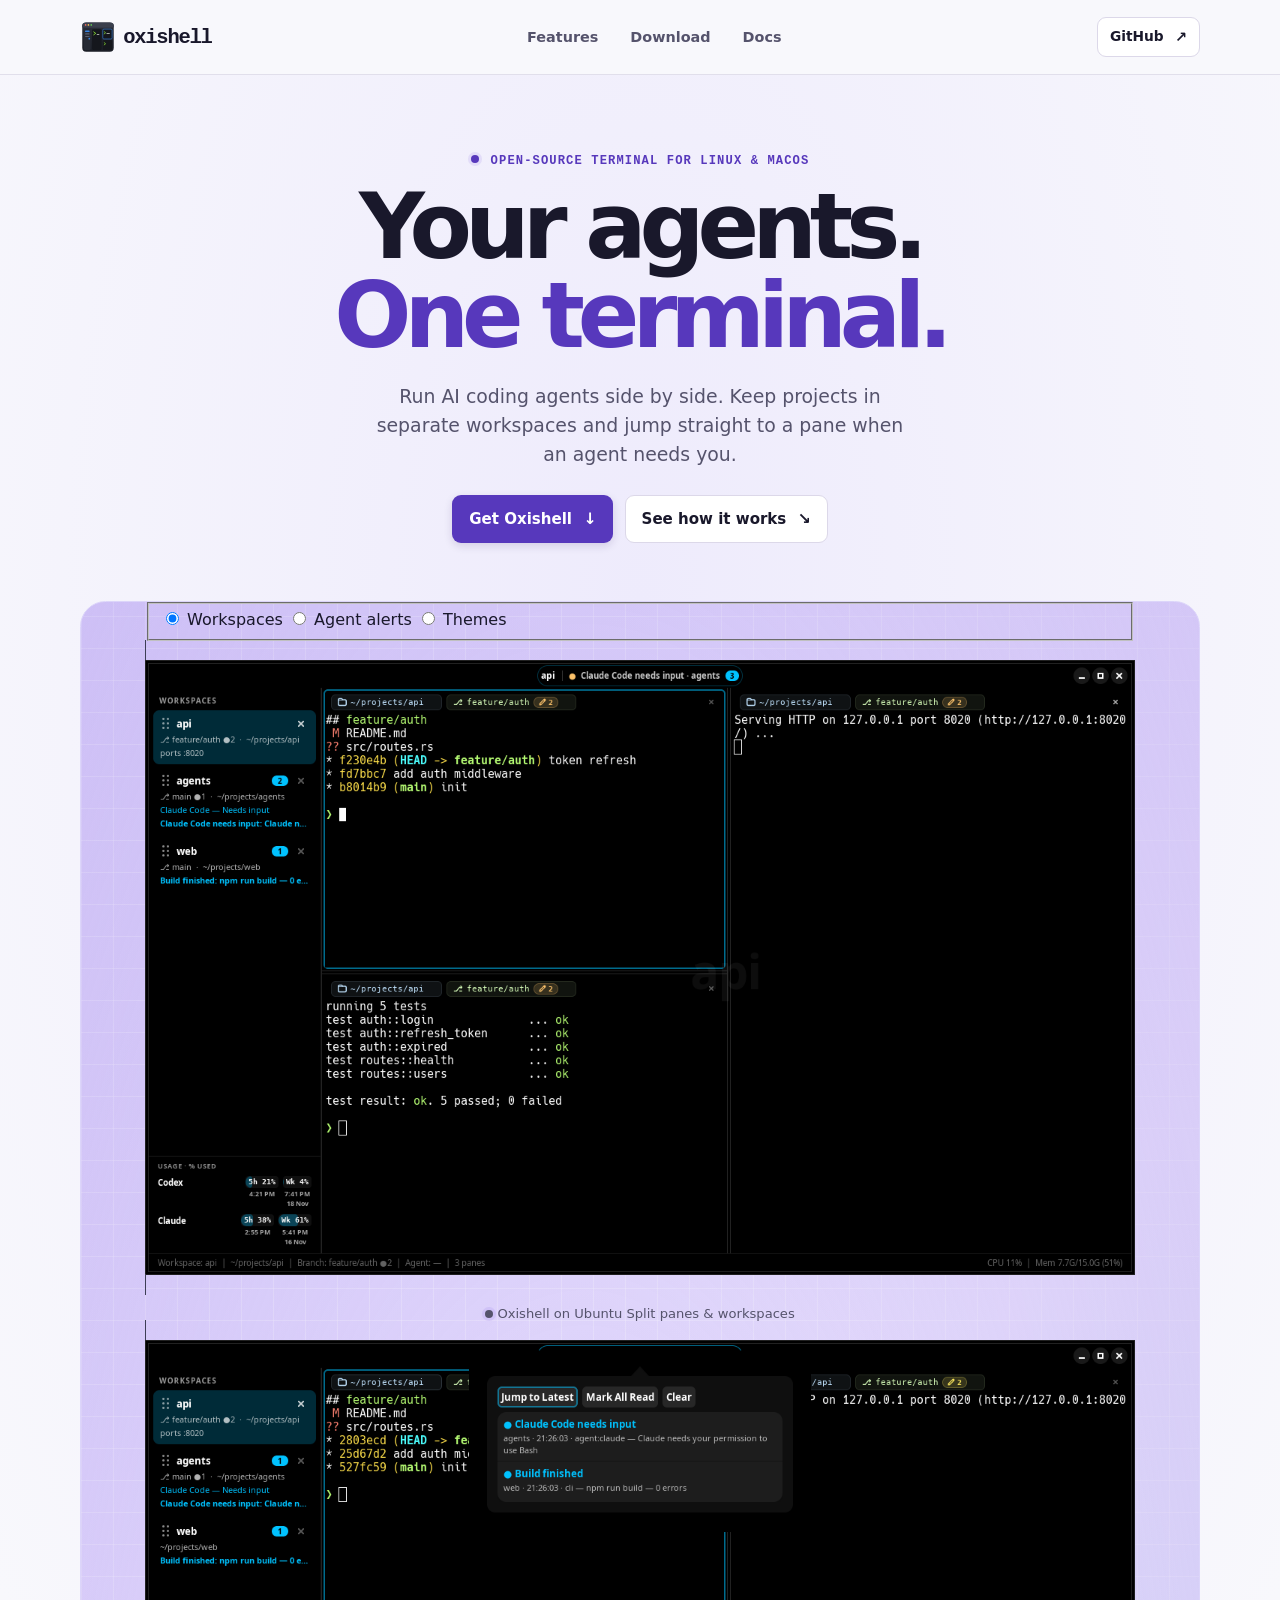
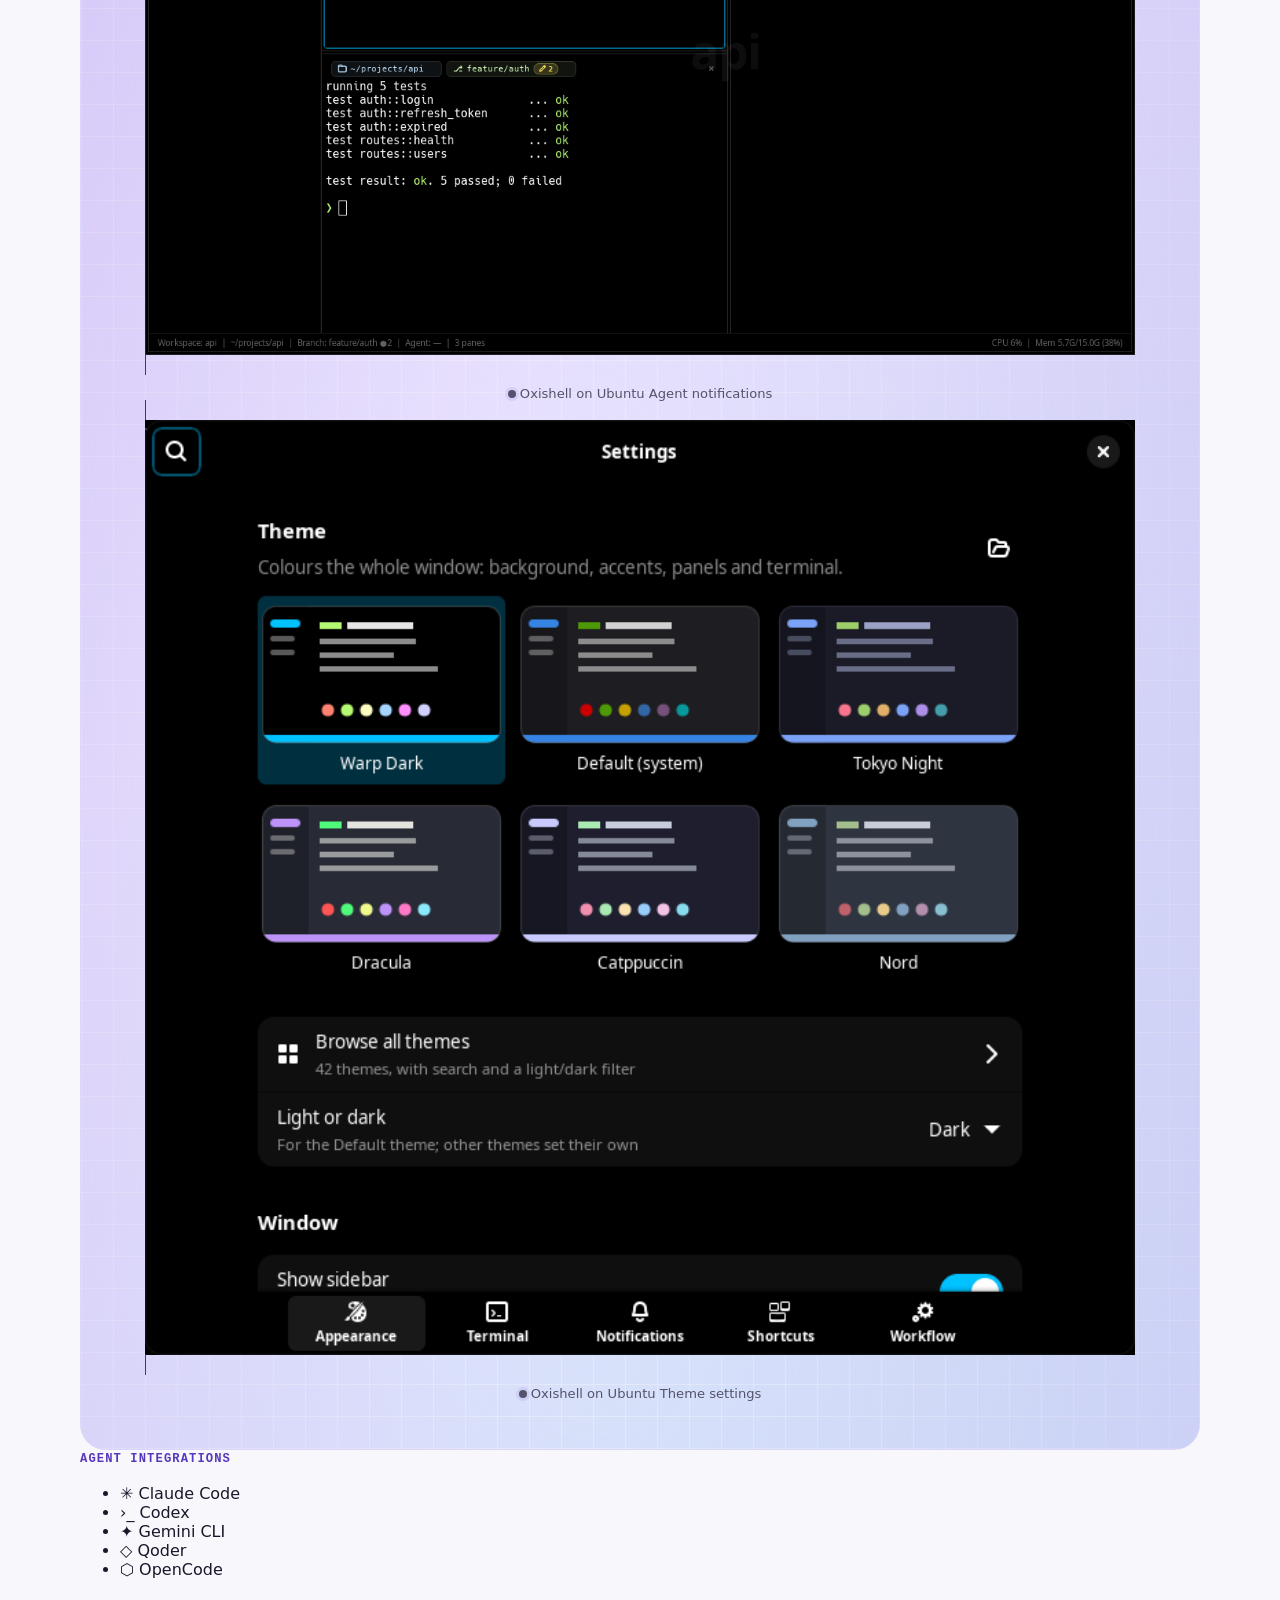
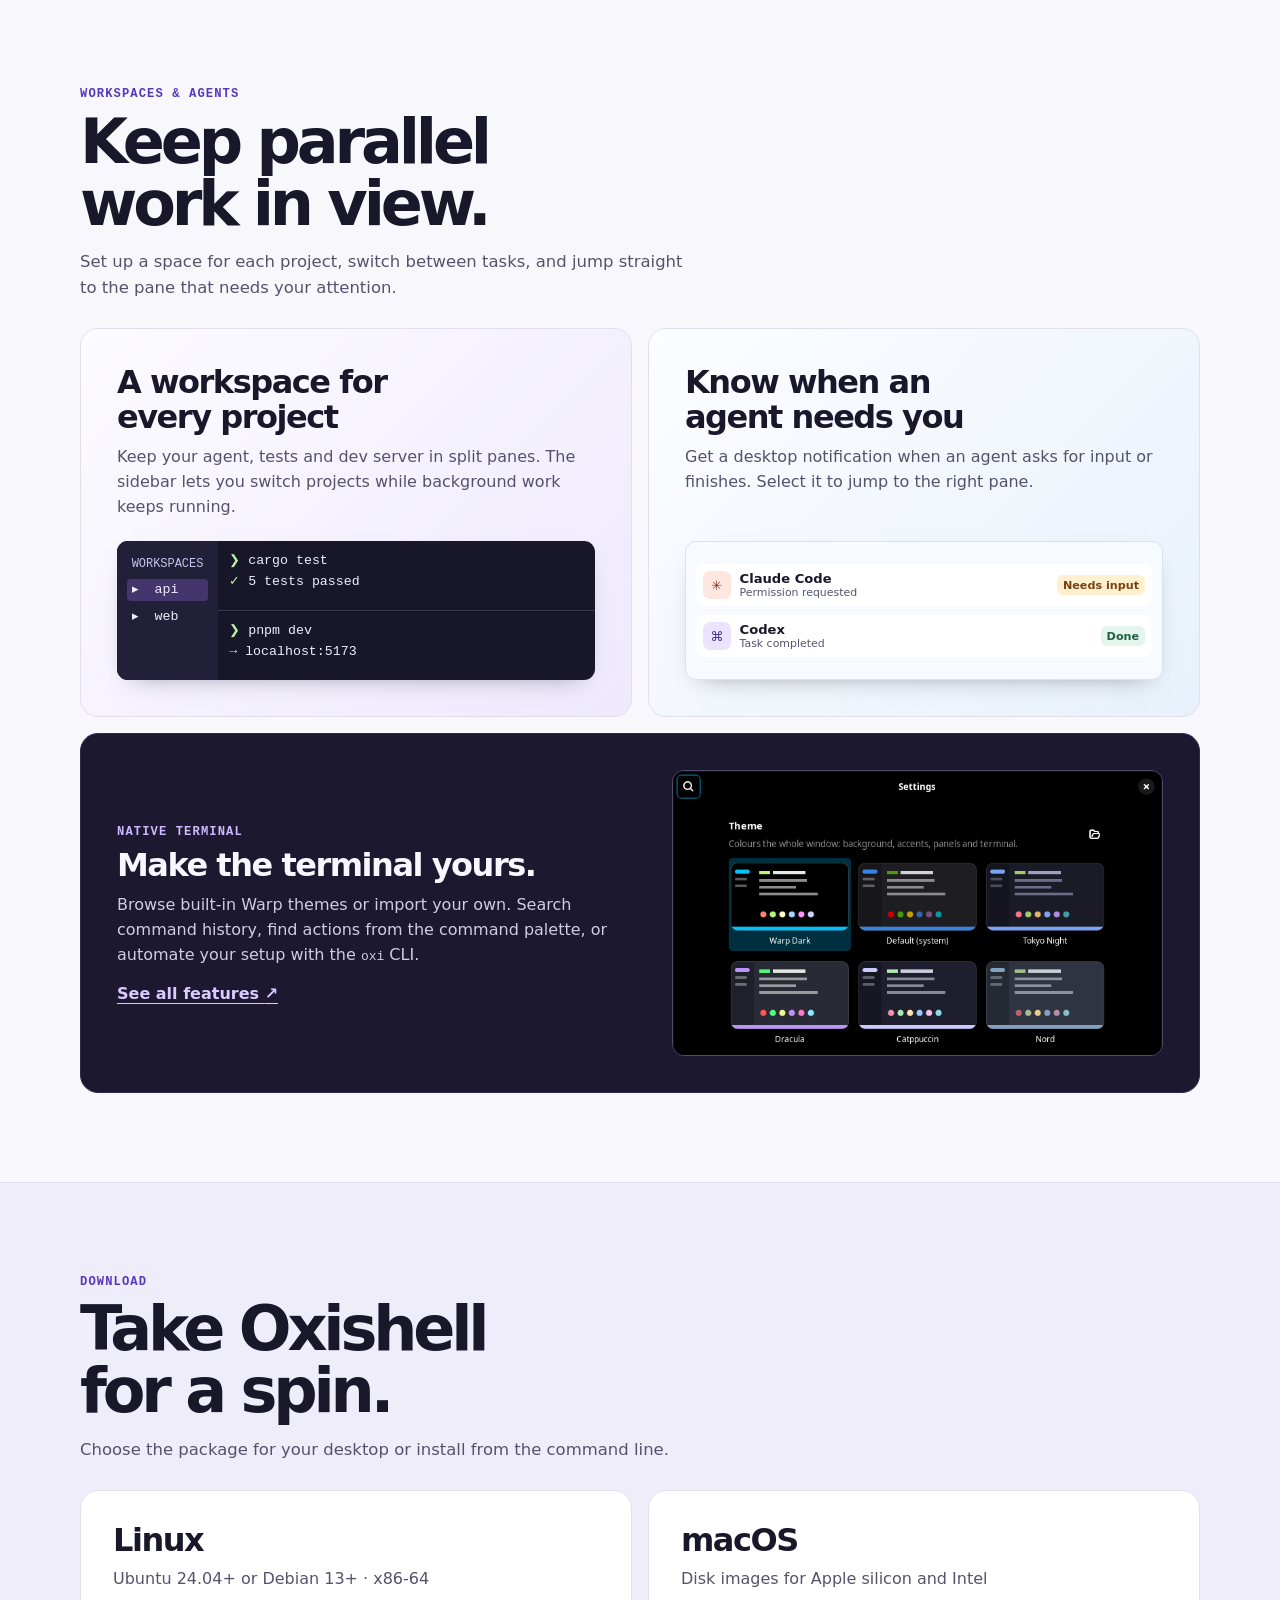
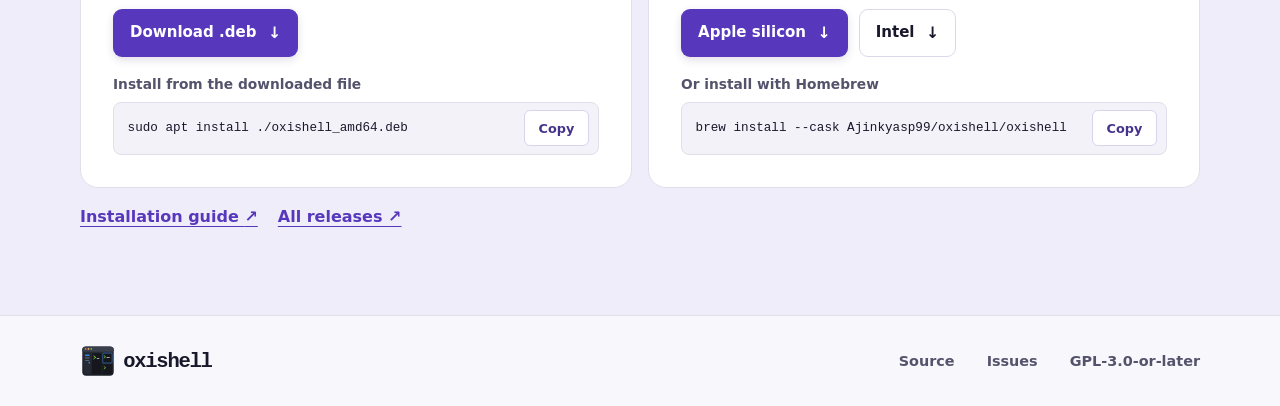
==== marketing-website/index.html @ 8809fc0c "[closes #00]: Panels in workspace" ====
<!doctype html>
<html lang="en">
<head>
  <meta charset="utf-8">
  <meta name="viewport" content="width=device-width, initial-scale=1">
  <meta name="description" content="Oxishell is a free, open-source terminal for running AI coding agents side by side on Linux and macOS.">
  <meta name="theme-color" content="#101018">
  <meta property="og:type" content="website">
  <meta property="og:title" content="Oxishell — The terminal for AI coding agents">
  <meta property="og:description" content="Run agents side by side and get notified when they need you. For Linux and macOS.">
  <meta property="og:image" content="https://ajinkyasp99.github.io/oxishell/assets/hero.webp">
  <title>Oxishell — The terminal for AI coding agents</title>
  <link rel="icon" href="./assets/oxishell.svg" type="image/svg+xml">
  <link rel="stylesheet" href="./styles.css">
  <script src="./site.js" defer></script>
</head>
<body>
  <a class="skip-link" href="#main">Skip to content</a>
  <header class="site-header" id="top">
    <div class="shell nav-bar">
      <a class="brand" href="#top">
        <img src="./assets/oxishell.svg" width="36" height="36" alt="">
        <span>oxishell</span>
      </a>
      <nav aria-label="Main navigation">
        <a href="#features">Features</a>
        <a href="#download">Download</a>
        <a href="https://github.com/Ajinkyasp99/oxishell/blob/main/docs/INSTALL.md">Docs</a>
      </nav>
      <a class="button button-small" href="https://github.com/Ajinkyasp99/oxishell">GitHub <span aria-hidden="true">↗</span></a>
    </div>
  </header>

  <main id="main">
    <section class="hero" aria-labelledby="hero-title">
      <div class="shell hero-layout">
        <div class="hero-copy">
          <p class="eyebrow"><span class="status-dot" aria-hidden="true"></span> Open-source terminal for Linux &amp; macOS</p>
          <h1 id="hero-title">Your agents.<br><span>One terminal.</span></h1>
          <p class="hero-description">Run AI coding agents side by side. Keep projects in separate workspaces and jump straight to a pane when an agent needs you.</p>
          <div class="hero-actions">
            <a class="button button-primary" href="#download">Get Oxishell <span aria-hidden="true">↓</span></a>
            <a class="button button-secondary" href="#features">See how it works <span aria-hidden="true">↘</span></a>
          </div>
        </div>

        <div class="showcase" aria-label="Product screenshots">
          <div class="showcase-stage">
            <fieldset class="gallery-options">
              <legend class="visually-hidden">Choose an Oxishell screenshot</legend>
              <label><input id="preview-workspaces" name="preview" type="radio" checked> <span>Workspaces</span></label>
              <label><input id="preview-alerts" name="preview" type="radio"> <span>Agent alerts</span></label>
              <label><input id="preview-themes" name="preview" type="radio"> <span>Themes</span></label>
            </fieldset>
            <div class="gallery-views">
              <figure class="gallery-view workspace-preview">
                <a class="showcase-image" href="./assets/hero.webp" aria-label="Open full workspaces screenshot">
                  <img src="./assets/hero.webp" width="1320" height="820" alt="Oxishell showing a workspace sidebar, split panes for a shell, tests and a server, and a Claude Code alert." fetchpriority="high">
                </a>
                <figcaption><span class="status-dot" aria-hidden="true"></span> Oxishell on Ubuntu <span class="preview-note">Split panes &amp; workspaces</span></figcaption>
              </figure>
              <figure class="gallery-view alerts-preview">
                <a class="showcase-image" href="./assets/notifications.webp" aria-label="Open full agent alerts screenshot">
                  <img src="./assets/notifications.webp" width="1320" height="820" loading="lazy" alt="Oxishell's notification panel with two alerts, one for Claude Code asking for input and one for a completed build.">
                </a>
                <figcaption><span class="status-dot" aria-hidden="true"></span> Oxishell on Ubuntu <span class="preview-note">Agent notifications</span></figcaption>
              </figure>
              <figure class="gallery-view themes-preview">
                <a class="showcase-image" href="./assets/theme-gallery.webp" aria-label="Open full theme settings screenshot">
                  <img src="./assets/theme-gallery.webp" width="720" height="680" loading="lazy" alt="Theme settings with six previews, including Warp Dark, Tokyo Night and Catppuccin.">
                </a>
                <figcaption><span class="status-dot" aria-hidden="true"></span> Oxishell on Ubuntu <span class="preview-note">Theme settings</span></figcaption>
              </figure>
            </div>
          </div>
        </div>
      </div>

      <div class="shell agents">
        <p class="eyebrow">Agent integrations</p>
        <ul aria-label="Supported agent integrations">
          <li><span aria-hidden="true" class="agent-marker claude">✳</span> Claude Code</li>
          <li><span aria-hidden="true" class="agent-marker codex">›_</span> Codex</li>
          <li><span aria-hidden="true" class="agent-marker gemini">✦</span> Gemini CLI</li>
          <li><span aria-hidden="true" class="agent-marker qoder">◇</span> Qoder</li>
          <li><span aria-hidden="true" class="agent-marker opencode">⬡</span> OpenCode</li>
        </ul>
      </div>
    </section>

    <section class="features section" id="features" aria-labelledby="features-title">
      <div class="shell">
        <div class="section-heading">
          <p class="eyebrow">Workspaces &amp; agents</p>
          <h2 id="features-title">Keep parallel work <span>in view.</span></h2>
          <p>Set up a space for each project, switch between tasks, and jump straight to the pane that needs your attention.</p>
        </div>
        <div class="feature-grid">
          <article class="feature-card workspace-card">
            <div class="feature-copy">
              <h3>A workspace for every project</h3>
              <p>Keep your agent, tests and dev server in split panes. The sidebar lets you switch projects while background work keeps running.</p>
            </div>
            <div class="pane-example" aria-hidden="true">
              <div class="pane-sidebar">
                <span>WORKSPACES</span>
                <span class="pane-selected">▸&nbsp; api</span>
                <span>▸&nbsp; web</span>
              </div>
              <div class="pane-content">
                <div><span>❯</span> cargo test<br><span>✓</span> 5 tests passed</div>
                <div><span>❯</span> pnpm dev<br><span>→</span> localhost:5173</div>
              </div>
            </div>
          </article>

          <article class="feature-card alert-card">
            <div class="feature-copy">
              <h3>Know when an agent needs you</h3>
              <p>Get a desktop notification when an agent asks for input or finishes. Select it to jump to the right pane.</p>
            </div>
            <div class="alert-example" aria-hidden="true">
              <div><span class="agent-icon">✳</span><span><strong>Claude Code</strong><small>Permission requested</small></span><span class="agent-state waiting">Needs input</span></div>
              <div><span class="agent-icon codex-icon">⌘</span><span><strong>Codex</strong><small>Task completed</small></span><span class="agent-state complete">Done</span></div>
            </div>
          </article>

          <article class="feature-card theme-card">
            <div class="feature-copy">
              <p class="eyebrow">Native terminal</p>
              <h3>Make the terminal yours.</h3>
              <p>Browse built-in Warp themes or import your own. Search command history, find actions from the command palette, or automate your setup with the <code>oxi</code> CLI.</p>
              <a class="text-link" href="https://github.com/Ajinkyasp99/oxishell#features">See all features <span aria-hidden="true">↗</span></a>
            </div>
            <div class="theme-image">
              <img src="./assets/theme-gallery.webp" width="720" height="680" loading="lazy" alt="Theme settings showing Warp Dark, Tokyo Night, Dracula, Catppuccin and Nord.">
            </div>
          </article>
        </div>
      </div>
    </section>

    <section class="download section" id="download" aria-labelledby="download-title">
      <div class="shell">
        <div class="section-heading">
          <p class="eyebrow">Download</p>
          <h2 id="download-title">Take Oxishell for a spin.</h2>
          <p>Choose the package for your desktop or install from the command line.</p>
        </div>
        <div class="download-grid">
          <article class="install-card">
            <h3>Linux</h3>
            <p>Ubuntu 24.04+ or Debian 13+ · x86-64</p>
            <a class="button button-primary" href="https://github.com/Ajinkyasp99/oxishell/releases/latest/download/oxishell_amd64.deb">Download .deb <span aria-hidden="true">↓</span></a>
            <p class="install-label">Install from the downloaded file</p>
            <div class="command">
              <code id="linux-command">sudo apt install ./oxishell_amd64.deb</code>
              <button type="button" data-copy="linux-command" aria-label="Copy Linux install command" hidden>Copy</button>
            </div>
          </article>
          <article class="install-card">
            <h3>macOS</h3>
            <p>Disk images for Apple silicon and Intel</p>
            <div class="install-actions">
              <a class="button button-primary" href="https://github.com/Ajinkyasp99/oxishell/releases/latest/download/oxishell_macos_arm64.dmg">Apple silicon <span aria-hidden="true">↓</span></a>
              <a class="button button-secondary" href="https://github.com/Ajinkyasp99/oxishell/releases/latest/download/oxishell_macos_x86_64.dmg">Intel <span aria-hidden="true">↓</span></a>
            </div>
            <p class="install-label">Or install with Homebrew</p>
            <div class="command">
              <code id="mac-command">brew install --cask Ajinkyasp99/oxishell/oxishell</code>
              <button type="button" data-copy="mac-command" aria-label="Copy Homebrew install command" hidden>Copy</button>
            </div>
          </article>
        </div>
        <p id="copy-status" class="visually-hidden" role="status"></p>
        <div class="download-links">
          <a class="text-link" href="https://github.com/Ajinkyasp99/oxishell/blob/main/docs/INSTALL.md">Installation guide <span aria-hidden="true">↗</span></a>
          <a class="text-link" href="https://github.com/Ajinkyasp99/oxishell/releases">All releases <span aria-hidden="true">↗</span></a>
        </div>
      </div>
    </section>
  </main>

  <footer class="site-footer">
    <div class="shell footer-content">
      <a class="brand" href="#top">
        <img src="./assets/oxishell.svg" width="36" height="36" alt="">
        <span>oxishell</span>
      </a>
      <nav aria-label="Project links">
        <a href="https://github.com/Ajinkyasp99/oxishell">Source</a>
        <a href="https://github.com/Ajinkyasp99/oxishell/issues">Issues</a>
        <a href="https://github.com/Ajinkyasp99/oxishell/blob/main/LICENSE">GPL-3.0-or-later</a>
      </nav>
    </div>
  </footer>
</body>
</html>
---- marketing-website/styles.css ----
:root {
  color-scheme: light;
  --ink: #19182b;
  --muted: #55536c;
  --accent: #5738bc;
  --line: #e1dfeb;
  --surface: #fff;
  --canvas: #f8f8fc;
  --mono: ui-monospace, "SFMono-Regular", Consolas, "Liberation Mono", monospace;
  font-family: "Inter", system-ui, sans-serif;
  color: var(--ink);
  background: var(--canvas);
}

*, *::before, *::after { box-sizing: border-box; }
body { margin: 0; }
h1, h2, h3, p, figure { margin: 0; }
img { display: block; max-width: 100%; height: auto; }
a { color: inherit; text-underline-offset: .22em; }
button { font: inherit; }
[hidden] { display: none !important; }

:focus-visible {
  outline: 3px solid #6747db;
  outline-offset: 4px;
}

.shell {
  width: min(1120px, calc(100% - 3rem));
  margin-inline: auto;
}

.visually-hidden, .skip-link:not(:focus) {
  position: absolute;
  width: 1px;
  height: 1px;
  padding: 0;
  overflow: hidden;
  clip-path: inset(50%);
  white-space: nowrap;
}

.skip-link:focus {
  position: absolute;
  z-index: 2;
  top: 1rem;
  left: 1rem;
  padding: .75rem 1rem;
  background: var(--surface);
  border-radius: 8px;
}

.site-header {
  background: var(--canvas);
  border-bottom: 1px solid var(--line);
}

.nav-bar, .footer-content {
  display: flex;
  align-items: center;
  justify-content: space-between;
  gap: 1rem;
  min-height: 74px;
}

.brand {
  display: inline-flex;
  align-items: center;
  gap: .45rem;
  color: var(--ink);
  text-decoration: none;
  font-family: var(--mono);
  font-size: 1.28rem;
  font-weight: 750;
  letter-spacing: -.06em;
}

.nav-bar nav, .footer-content nav {
  display: flex;
  flex-wrap: wrap;
  gap: clamp(.8rem, 3vw, 2rem);
  align-items: center;
}

.nav-bar nav a, .footer-content nav a {
  color: var(--muted);
  text-decoration: none;
  font-weight: 600;
  font-size: .9rem;
}

.nav-bar nav a:hover, .footer-content nav a:hover {
  color: var(--accent);
  text-decoration: underline;
}

.button {
  display: inline-flex;
  align-items: center;
  justify-content: center;
  gap: .7rem;
  width: fit-content;
  min-height: 48px;
  padding: .65rem 1rem;
  border: 1px solid transparent;
  border-radius: 9px;
  text-decoration: none;
  font-weight: 700;
  font-size: .94rem;
  line-height: 1.25;
  transition: background-color 160ms ease, border-color 160ms ease;
}

.button span { font-size: 1.05em; }
.button-primary {
  background: var(--accent);
  color: #fff;
  box-shadow: 0 3px 8px #2c175524;
}
.button-primary:hover { background: #43269d; }
.button-secondary, .button-small {
  background: var(--surface);
  border-color: #dcd8e9;
}
.button-secondary:hover, .button-small:hover {
  background: #f1edff;
  border-color: #b8a9e4;
}
.button-small { min-height: 40px; padding: .45rem .75rem; font-size: .86rem; }

.hero {
  padding-top: clamp(3.5rem, 6vw, 5.75rem);
  background: radial-gradient(ellipse 65% 50% at 50% 17%, #eeebfc, transparent);
}

.hero-copy { text-align: center; }
.eyebrow {
  font-family: var(--mono);
  font-size: .76rem;
  font-weight: 700;
  line-height: 1.5;
  text-transform: uppercase;
  letter-spacing: .09em;
  color: var(--accent);
}

.status-dot {
  display: inline-block;
  width: .5rem;
  height: .5rem;
  flex: 0 0 auto;
  border-radius: 50%;
  background: currentColor;
  box-shadow: 0 0 0 3px #7757db20;
}
.hero .eyebrow .status-dot { margin-inline-end: .3em; vertical-align: .09em; }

h1, h2, h3 { text-wrap: balance; }
h1 {
  margin-top: .75rem;
  font-size: clamp(2.85rem, 7.1vw, 6.45rem);
  line-height: .98;
  font-weight: 780;
  letter-spacing: -.077em;
}
h1 span { color: var(--accent); }
.hero-description {
  max-width: 530px;
  margin: 1.35rem auto 0;
  color: var(--muted);
  font-size: clamp(1rem, 2vw, 1.18rem);
  line-height: 1.55;
  text-wrap: pretty;
}
.hero-actions, .install-actions, .download-links {
  display: flex;
  flex-wrap: wrap;
  gap: .7rem;
}
.hero-actions {
  justify-content: center;
  margin-top: 1.6rem;
}

.showcase { margin-top: clamp(2.25rem, 4.5vw, 3.75rem); }
.showcase-stage {
  overflow: hidden;
  padding: 0 clamp(.75rem, 5vw, 4rem) clamp(.75rem, 4vw, 3rem);
  border: 1px solid #dcd5fa;
  border-radius: clamp(14px, 2vw, 26px);
  background:
    radial-gradient(ellipse at 45% 80%, #fff0 5%, #c8b8f196 100%),
    repeating-linear-gradient(0deg, #fff5 0 1px, transparent 1px 32px),
    repeating-linear-gradient(90deg, #fff5 0 1px, transparent 1px 32px),
    linear-gradient(130deg, #d4c8fb, #ebe4ff 48%, #cfe3f8 97%);
}
.showcase-bar {
  display: flex;
  align-items: center;
  justify-content: space-between;
  flex-wrap: wrap;
  gap: .45rem 1rem;
  padding-block: .9rem;
  color: #352367;
  font-family: var(--mono);
  font-size: clamp(.68rem, 1.4vw, .81rem);
  font-weight: 700;
}
.showcase-bar > span { display: inline-flex; align-items: center; gap: .6rem; }
.showcase-bar a:hover { color: #5a29c6; }
.showcase-image {
  overflow: hidden;
  border: 1px solid #3d3e55;
  border-radius: clamp(6px, 1.2vw, 13px);
  background: #08080c;
  box-shadow: 0 25px 45px -20px #2116459e;
}
.showcase-image img { width: 100%; }
figcaption {
  margin-top: .75rem;
  font-size: .82rem;
  color: var(--muted);
  text-align: center;
}

.section { padding-block: clamp(3.5rem, 7vw, 6.5rem); scroll-margin-top: .75rem; }
.section-heading { max-width: 620px; margin-bottom: 1.65rem; }
.section-heading h2 {
  margin-top: .45rem;
  font-size: clamp(2.25rem, 4.85vw, 4.3rem);
  line-height: 1;
  letter-spacing: -.067em;
}
.section-heading > p:last-child {
  margin-top: .9rem;
  color: var(--muted);
  font-size: 1.03rem;
  line-height: 1.6;
  text-wrap: pretty;
}
.feature-grid, .download-grid {
  display: grid;
  grid-template-columns: repeat(2, minmax(0, 1fr));
  gap: 1rem;
}
.feature-card, .install-card {
  border: 1px solid var(--line);
  border-radius: 18px;
}
.feature-card {
  display: grid;
  grid-template-rows: auto 1fr;
  gap: 1.35rem;
  overflow: hidden;
  padding: clamp(1.25rem, 3vw, 2.25rem);
  background: var(--surface);
}
.feature-copy h3, .install-card h3 {
  font-size: clamp(1.35rem, 2.55vw, 2rem);
  line-height: 1.1;
  letter-spacing: -.046em;
}
.feature-copy > p:not(.eyebrow), .install-card > p {
  margin-top: .6rem;
  color: var(--muted);
  line-height: 1.55;
}
.workspace-card { background: linear-gradient(135deg, #fcfbff, #eee9fd); }
.alert-card { background: linear-gradient(135deg, #fcfdff, #e8f1fb); }
.pane-example, .alert-example {
  align-self: end;
  min-height: 139px;
  border-radius: 11px;
  box-shadow: 0 10px 24px -16px #16132c80;
}
.pane-example {
  display: grid;
  grid-template-columns: auto 1fr;
  overflow: hidden;
  background: #18172a;
  color: #efeeff;
  font: clamp(.61rem, 1.35vw, .83rem)/1.6 var(--mono);
}
.pane-sidebar {
  display: grid;
  align-content: start;
  gap: .35rem;
  padding: .85rem .6rem;
  background: #222038;
}
.pane-sidebar > span { padding-inline: .32rem; }
.pane-sidebar > span:first-child { color: #c7c0ec; font-size: .9em; }
.pane-selected { background: #44366c; border-radius: 4px; }
.pane-content { display: grid; }
.pane-content > div { padding: .55rem .7rem; }
.pane-content > div + div { border-top: 1px solid #3a3651; }
.pane-content span { color: #bcf0a8; }
.alert-example {
  display: grid;
  align-content: center;
  gap: .55rem;
  padding: .6rem;
  border: 1px solid #d9e3f1;
  background: #f7faff;
}
.alert-example > div {
  display: grid;
  grid-template-columns: auto 1fr auto;
  gap: .55rem;
  align-items: center;
  padding: .45rem;
  border-radius: 8px;
  background: var(--surface);
  font-size: .82rem;
}
.alert-example small { display: block; color: var(--muted); }
.agent-icon {
  display: grid;
  width: 28px;
  aspect-ratio: 1;
  place-items: center;
  border-radius: 7px;
  color: #823928;
  background: #fde7de;
}
.codex-icon { color: #44328d; background: #ebe4ff; }
.agent-state {
  padding: .22rem .38rem;
  border-radius: 6px;
  font-size: .7rem;
  font-weight: 700;
}
.waiting { color: #794212; background: #fff0cf; }
.complete { color: #205f42; background: #e3f5ed; }

.theme-card {
  grid-column: 1 / -1;
  grid-template-columns: minmax(0, 1fr) minmax(0, 1fr);
  grid-template-rows: auto;
  align-items: center;
  gap: clamp(1.25rem, 5vw, 4.5rem);
  background: #1b1830;
  color: #f8f6ff;
  border-color: #31294b;
}
.theme-card .eyebrow { color: #cdb9ff; margin-bottom: .45rem; }
.theme-card .feature-copy > p:not(.eyebrow) { color: #d1cbe6; }
.theme-card .text-link { color: #dbcaff; margin-top: 1rem; }
.theme-image {
  aspect-ratio: 1.72;
  overflow: hidden;
  border: 1px solid #514b69;
  border-radius: 12px;
  background: #050505;
}
.theme-image img { width: 100%; }

.download {
  background: #efedf9;
  border-block: 1px solid var(--line);
}
.install-card {
  padding: clamp(1.25rem, 2.8vw, 2rem);
  background: var(--surface);
}
.install-card > .button, .install-actions { margin-top: 1.05rem; }
.install-card p.install-label { margin-top: 1.1rem; font-size: .86rem; font-weight: 600; }
.command {
  display: flex;
  align-items: center;
  gap: .5rem;
  margin-top: .4rem;
  padding: .45rem .55rem;
  background: #f4f2f9;
  border: 1px solid var(--line);
  border-radius: 8px;
}
.command code {
  flex: 1;
  padding: .3rem;
  overflow-wrap: anywhere;
  font: .79rem/1.45 var(--mono);
}
.command button {
  cursor: pointer;
  min-width: 4.1rem;
  min-height: 36px;
  padding: .3rem;
  border: 1px solid #d9d3eb;
  border-radius: 6px;
  background: var(--surface);
  color: #46348c;
  font-size: .8rem;
  font-weight: 700;
}
.command button:hover { background: #e9e1fc; }
.download-links { gap: .75rem 1.25rem; margin-top: 1.2rem; }
.text-link { display: inline-block; color: var(--accent); font-weight: 700; }
.text-link:hover { text-decoration-thickness: 2px; }

.footer-content { min-height: 90px; padding-block: 1rem; }

@media (max-width: 720px) {
  .shell { width: calc(100% - 2rem); }
  .feature-grid, .download-grid, .theme-card { grid-template-columns: 1fr; }
  .theme-image { max-width: 420px; }
}

@media (max-width: 420px) {
  .nav-bar, .footer-content { gap: .55rem; }
  .nav-bar nav, .footer-content nav { gap: .7rem; }
  .nav-bar nav a, .footer-content nav a { font-size: .8rem; }
  .brand { font-size: 1.05rem; gap: .2rem; }
  .brand img { width: 28px; }
  .footer-content { flex-wrap: wrap; }
  .hero-actions .button { padding-inline: .75rem; }
}

@media (prefers-reduced-motion: reduce) {
  *, *::before, *::after { transition: none !important; }
}
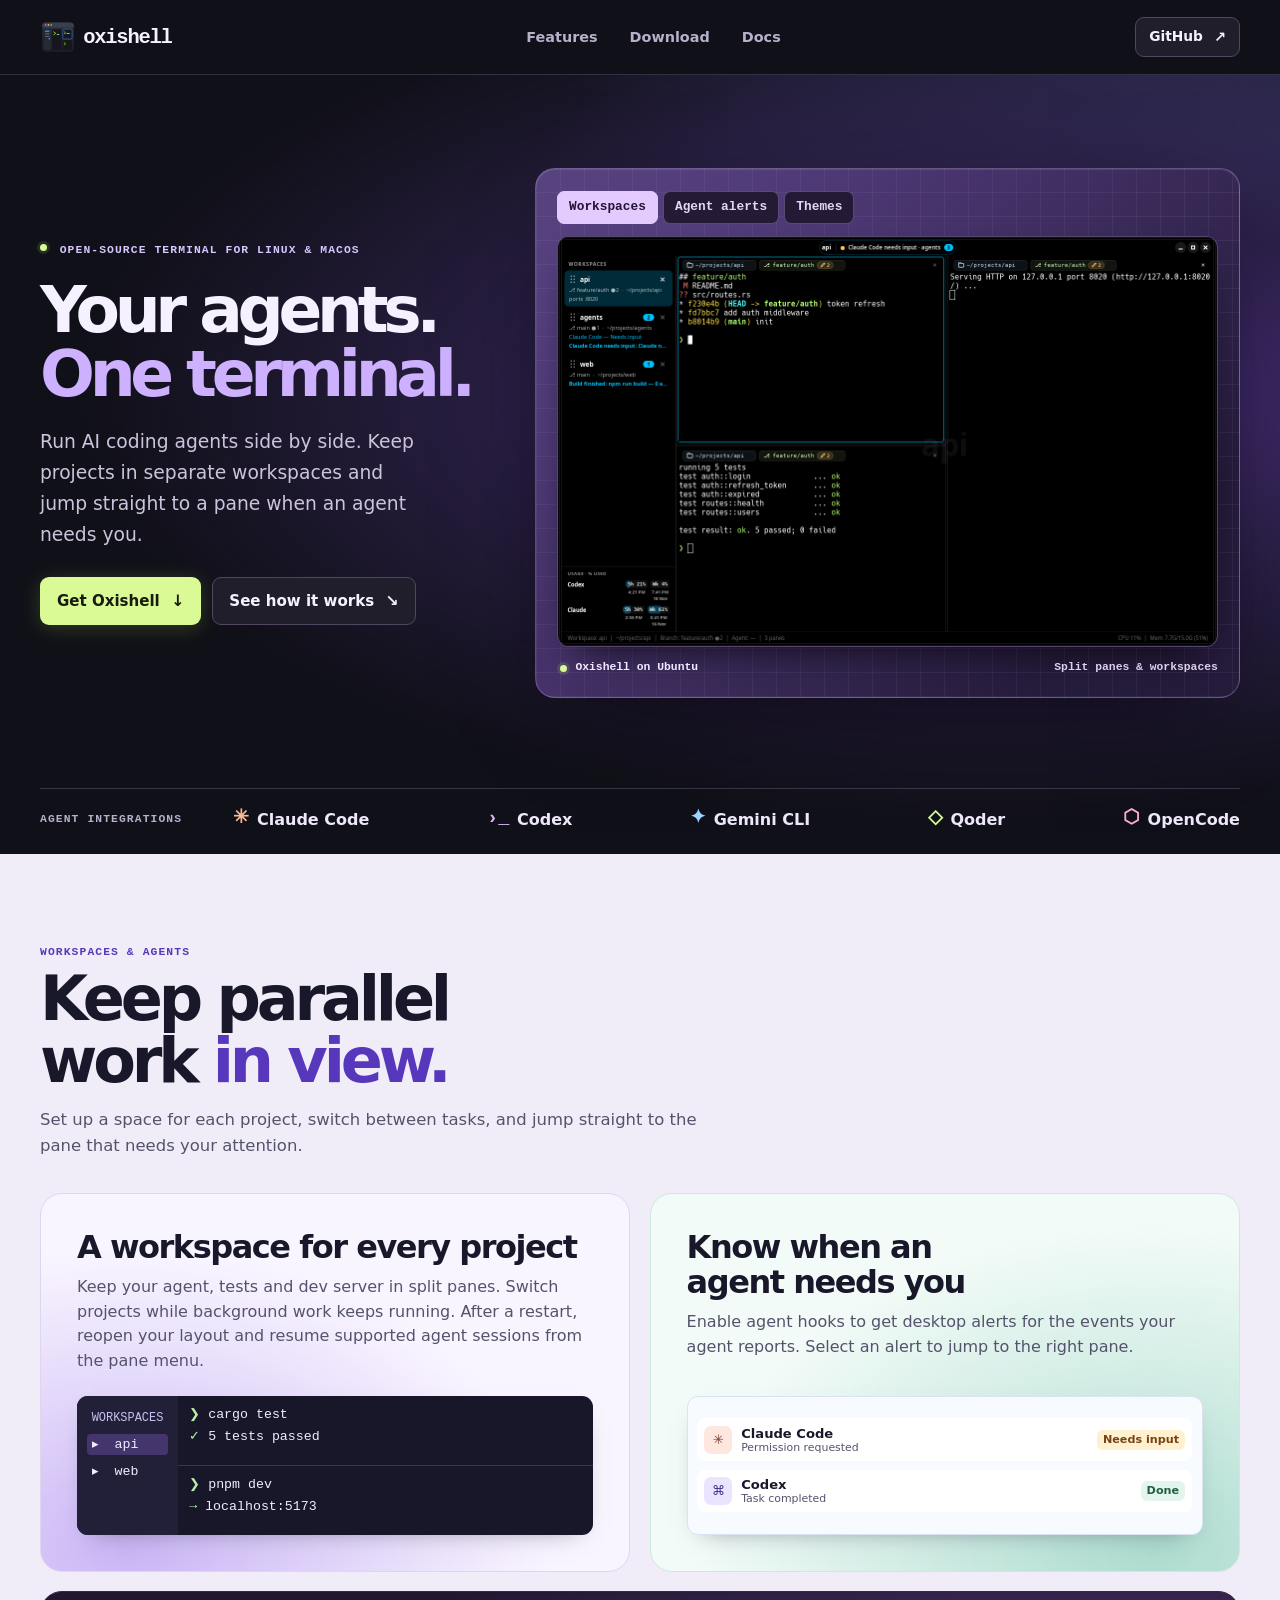
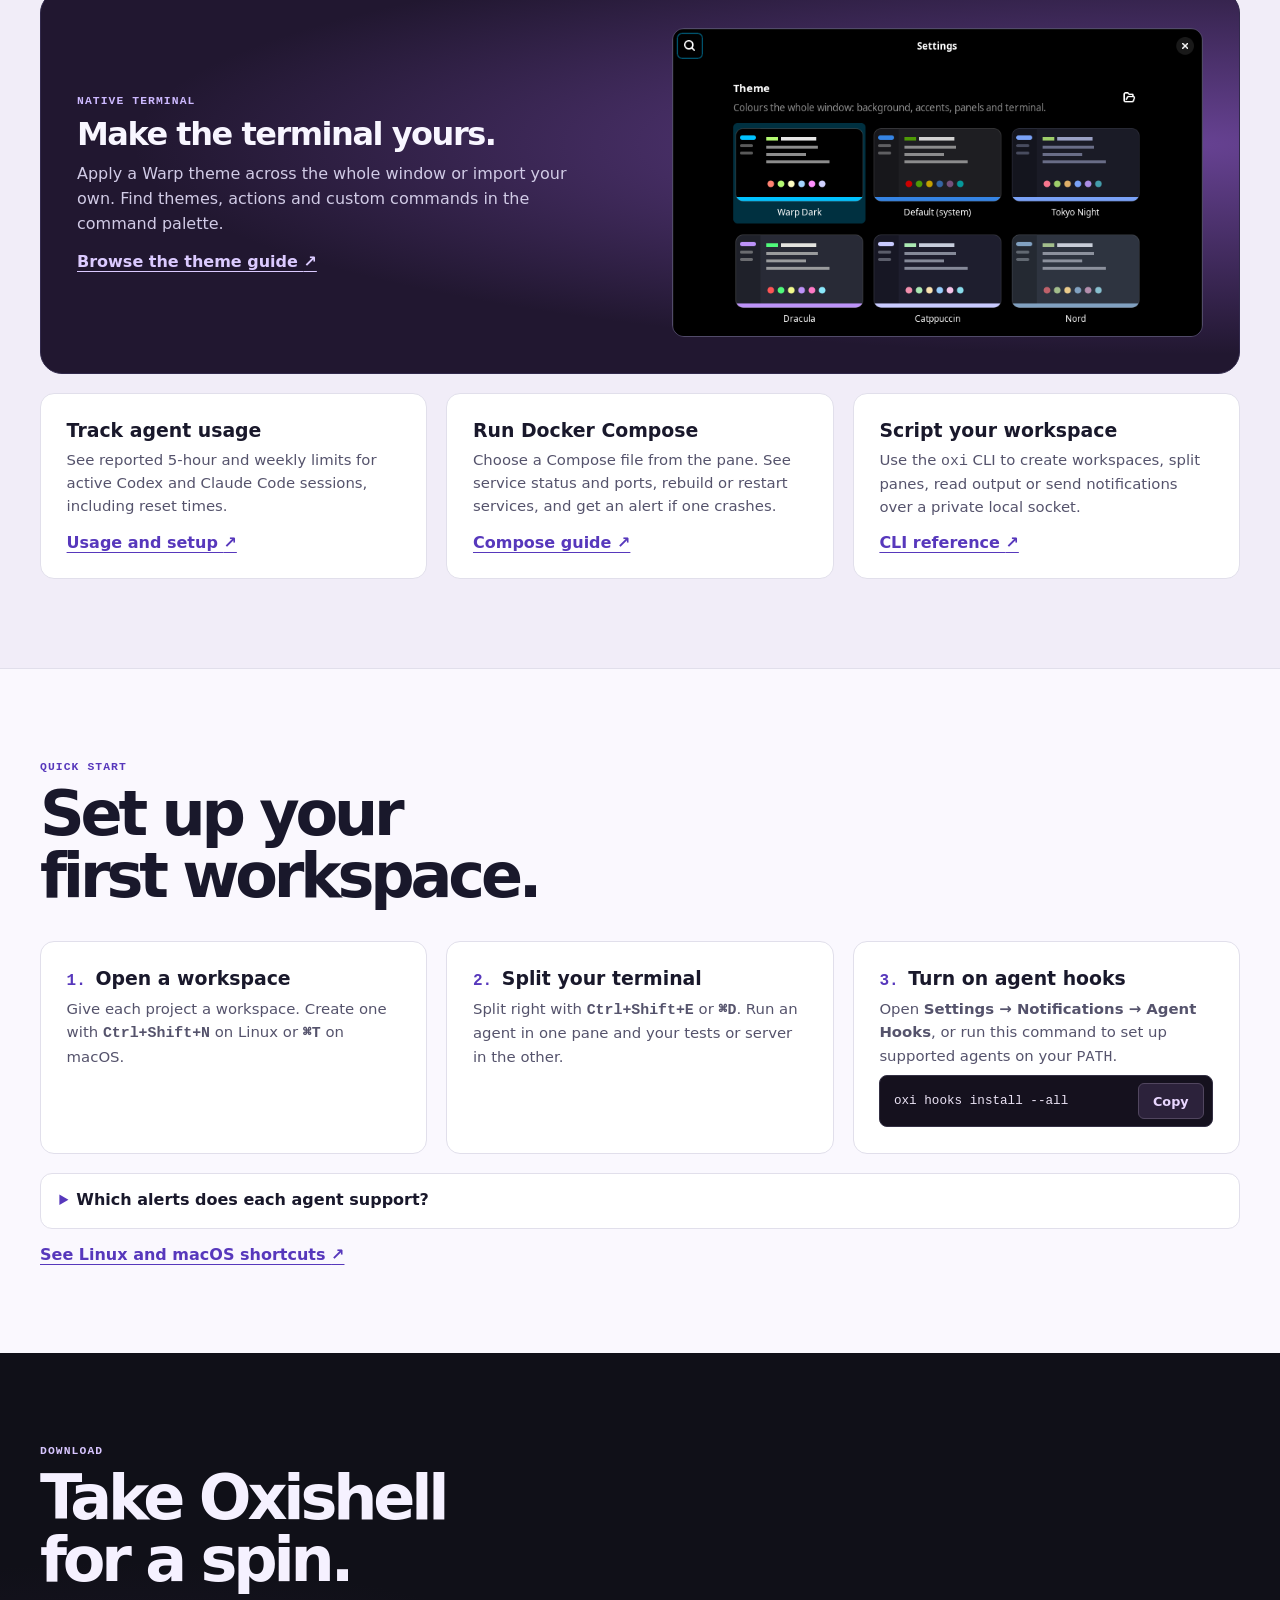
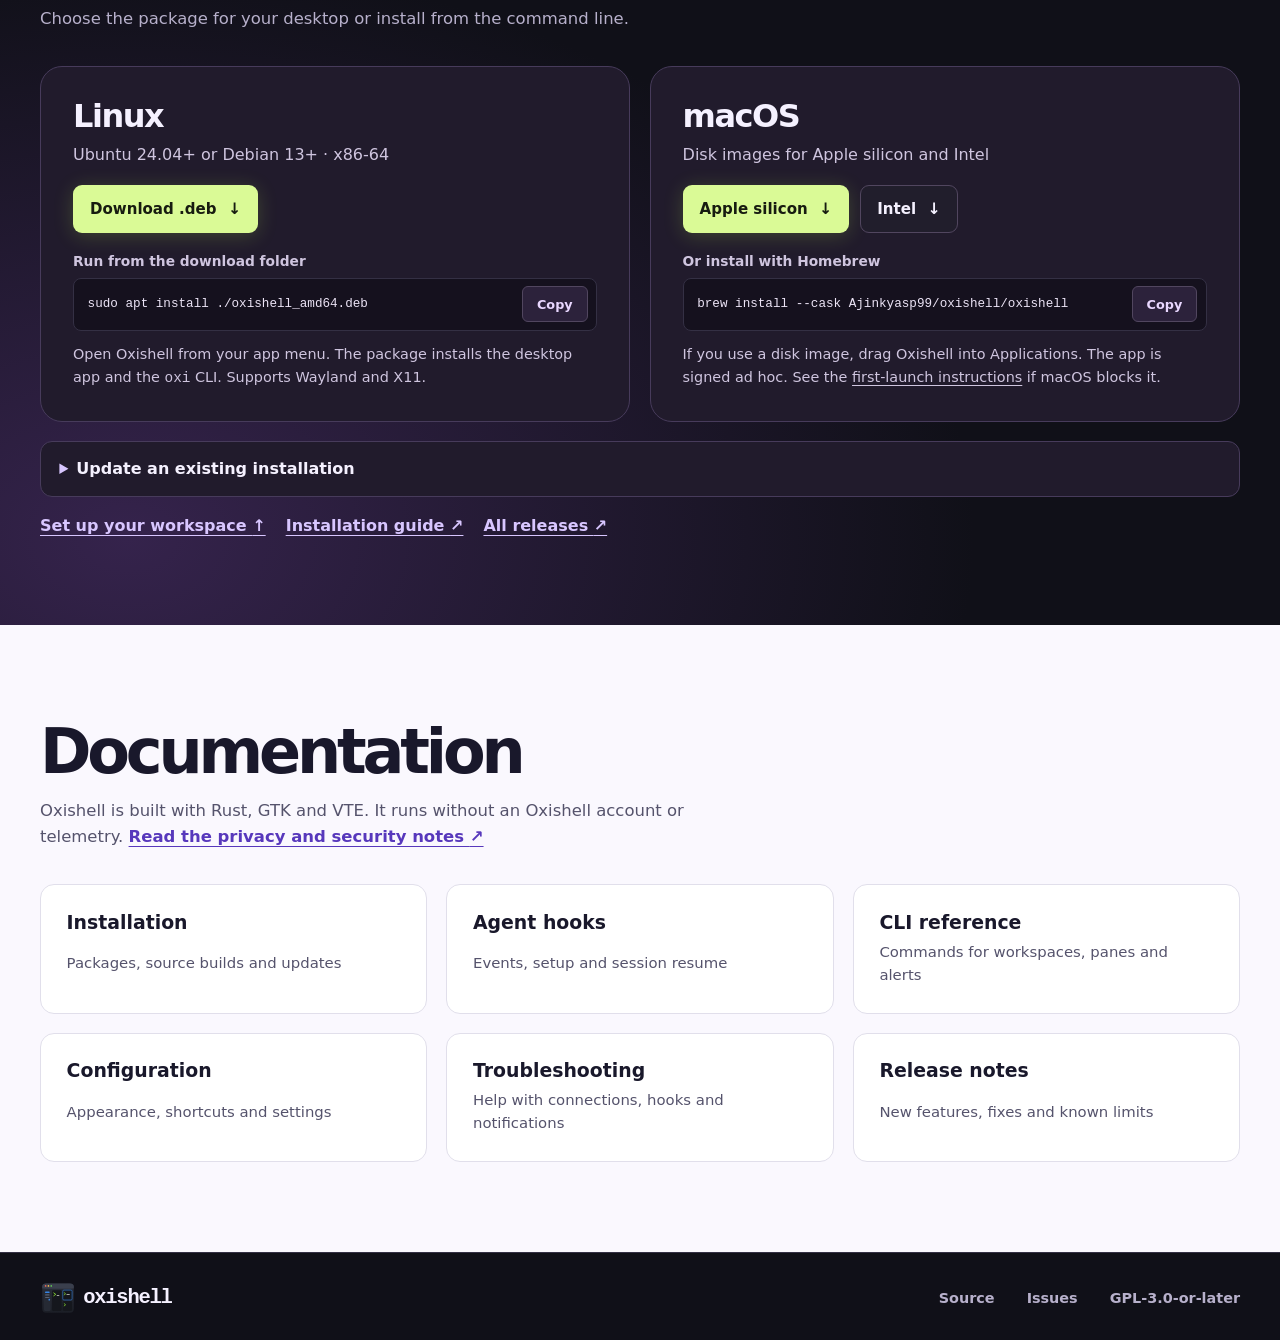
==== commit 6f263eaf: "Work space panel" ====
--- a/marketing-website/index.html
+++ b/marketing-website/index.html
@@ -25,13 +25,14 @@
       <nav aria-label="Main navigation">
         <a href="#features">Features</a>
         <a href="#download">Download</a>
-        <a href="https://github.com/Ajinkyasp99/oxishell/blob/main/docs/INSTALL.md">Docs</a>
+        <a href="#docs">Docs</a>
       </nav>
       <a class="button button-small" href="https://github.com/Ajinkyasp99/oxishell">GitHub <span aria-hidden="true">↗</span></a>
     </div>
   </header>
 
   <main id="main">
+    <p id="copy-status" class="visually-hidden" role="status"></p>
     <section class="hero" aria-labelledby="hero-title">
       <div class="shell hero-layout">
         <div class="hero-copy">
@@ -44,7 +45,7 @@
           </div>
         </div>
 
-        <div class="showcase" aria-label="Product screenshots">
+        <div class="showcase" role="group" aria-label="Product screenshots">
           <div class="showcase-stage">
             <fieldset class="gallery-options">
               <legend class="visually-hidden">Choose an Oxishell screenshot</legend>
@@ -99,7 +100,7 @@
           <article class="feature-card workspace-card">
             <div class="feature-copy">
               <h3>A workspace for every project</h3>
-              <p>Keep your agent, tests and dev server in split panes. The sidebar lets you switch projects while background work keeps running.</p>
+              <p>Keep your agent, tests and dev server in split panes. Switch projects while background work keeps running. After a restart, reopen your layout and resume supported agent sessions from the pane menu.</p>
             </div>
             <div class="pane-example" aria-hidden="true">
               <div class="pane-sidebar">
@@ -117,7 +118,7 @@
           <article class="feature-card alert-card">
             <div class="feature-copy">
               <h3>Know when an agent needs you</h3>
-              <p>Get a desktop notification when an agent asks for input or finishes. Select it to jump to the right pane.</p>
+              <p>Enable agent hooks to get desktop alerts for the events your agent reports. Select an alert to jump to the right pane.</p>
             </div>
             <div class="alert-example" aria-hidden="true">
               <div><span class="agent-icon">✳</span><span><strong>Claude Code</strong><small>Permission requested</small></span><span class="agent-state waiting">Needs input</span></div>
@@ -129,14 +130,72 @@
             <div class="feature-copy">
               <p class="eyebrow">Native terminal</p>
               <h3>Make the terminal yours.</h3>
-              <p>Browse built-in Warp themes or import your own. Search command history, find actions from the command palette, or automate your setup with the <code>oxi</code> CLI.</p>
-              <a class="text-link" href="https://github.com/Ajinkyasp99/oxishell#features">See all features <span aria-hidden="true">↗</span></a>
+              <p>Apply a Warp theme across the whole window or import your own. Find themes, actions and custom commands in the command palette.</p>
+              <a class="text-link" href="https://github.com/Ajinkyasp99/oxishell/blob/main/docs/THEMES.md">Browse the theme guide <span aria-hidden="true">↗</span></a>
             </div>
             <div class="theme-image">
               <img src="./assets/theme-gallery.webp" width="720" height="680" loading="lazy" alt="Theme settings showing Warp Dark, Tokyo Night, Dracula, Catppuccin and Nord.">
             </div>
           </article>
         </div>
+
+        <div class="workflow-grid">
+          <article>
+            <h3>Track agent usage</h3>
+            <p>See reported 5-hour and weekly limits for active Codex and Claude Code sessions, including reset times.</p>
+            <a class="text-link" href="https://github.com/Ajinkyasp99/oxishell#codex-and-claude-usage-limits">Usage and setup <span aria-hidden="true">↗</span></a>
+          </article>
+          <article>
+            <h3>Run Docker Compose</h3>
+            <p>Choose a Compose file from the pane. See service status and ports, rebuild or restart services, and get an alert if one crashes.</p>
+            <a class="text-link" href="https://github.com/Ajinkyasp99/oxishell/blob/main/docs/COMPOSE_LAUNCHER.md">Compose guide <span aria-hidden="true">↗</span></a>
+          </article>
+          <article>
+            <h3>Script your workspace</h3>
+            <p>Use the <code>oxi</code> CLI to create workspaces, split panes, read output or send notifications over a private local socket.</p>
+            <a class="text-link" href="https://github.com/Ajinkyasp99/oxishell/blob/main/docs/CLI.md">CLI reference <span aria-hidden="true">↗</span></a>
+          </article>
+        </div>
+      </div>
+    </section>
+
+    <section class="quick-start section" id="quick-start" aria-labelledby="quick-start-title">
+      <div class="shell">
+        <div class="section-heading">
+          <p class="eyebrow">Quick start</p>
+          <h2 id="quick-start-title">Set up your first workspace.</h2>
+        </div>
+        <ol class="setup-steps">
+          <li>
+            <h3>Open a workspace</h3>
+            <p>Give each project a workspace. Create one with <kbd>Ctrl+Shift+N</kbd> on Linux or <kbd>⌘T</kbd> on macOS.</p>
+          </li>
+          <li>
+            <h3>Split your terminal</h3>
+            <p>Split right with <kbd>Ctrl+Shift+E</kbd> or <kbd>⌘D</kbd>. Run an agent in one pane and your tests or server in the other.</p>
+          </li>
+          <li>
+            <h3>Turn on agent hooks</h3>
+            <p>Open <strong>Settings → Notifications → Agent Hooks</strong>, or run this command to set up supported agents on your <code>PATH</code>.</p>
+            <div class="command">
+              <code id="hooks-command">oxi hooks install --all</code>
+              <button type="button" data-copy="hooks-command" aria-label="Copy agent hook setup command" hidden>Copy</button>
+            </div>
+          </li>
+        </ol>
+        <details class="reference-panel">
+          <summary>Which alerts does each agent support?</summary>
+          <dl class="agent-support">
+            <div><dt>Claude Code</dt><dd>Running, needs input, finished</dd></div>
+            <div><dt>Codex CLI</dt><dd>Running, needs input, finished with lifecycle hooks</dd></div>
+            <div><dt>Gemini CLI</dt><dd>Running, finished</dd></div>
+            <div><dt>OpenCode</dt><dd>Running, needs input, finished via the plugin. Live OpenCode testing is pending.</dd></div>
+            <div><dt>Qoder CLI</dt><dd>Finished</dd></div>
+          </dl>
+          <p>For Codex, restart the CLI after setup and review and trust the Oxishell hooks in <code>/hooks</code>. Older Codex releases can use the completion-only integration.</p>
+          <a class="text-link" href="https://github.com/Ajinkyasp99/oxishell/blob/main/docs/AGENTS.md">Read the agent setup guide <span aria-hidden="true">↗</span></a>
+        </details>
+        <a class="text-link shortcut-link" href="https://github.com/Ajinkyasp99/oxishell#keyboard-shortcuts">See Linux and macOS shortcuts <span aria-hidden="true">↗</span></a>
       </div>
     </section>
 
@@ -152,11 +211,12 @@
             <h3>Linux</h3>
             <p>Ubuntu 24.04+ or Debian 13+ · x86-64</p>
             <a class="button button-primary" href="https://github.com/Ajinkyasp99/oxishell/releases/latest/download/oxishell_amd64.deb">Download .deb <span aria-hidden="true">↓</span></a>
-            <p class="install-label">Install from the downloaded file</p>
+            <p class="install-label">Run from the download folder</p>
             <div class="command">
               <code id="linux-command">sudo apt install ./oxishell_amd64.deb</code>
               <button type="button" data-copy="linux-command" aria-label="Copy Linux install command" hidden>Copy</button>
             </div>
+            <p class="install-note">Open Oxishell from your app menu. The package installs the desktop app and the <code>oxi</code> CLI. Supports Wayland and X11.</p>
           </article>
           <article class="install-card">
             <h3>macOS</h3>
@@ -170,13 +230,42 @@
               <code id="mac-command">brew install --cask Ajinkyasp99/oxishell/oxishell</code>
               <button type="button" data-copy="mac-command" aria-label="Copy Homebrew install command" hidden>Copy</button>
             </div>
-          </article>
-        </div>
-        <p id="copy-status" class="visually-hidden" role="status"></p>
+            <p class="install-note">If you use a disk image, drag Oxishell into Applications. The app is signed ad hoc. See the <a href="https://github.com/Ajinkyasp99/oxishell/blob/main/docs/INSTALL.md#macos">first-launch instructions</a> if macOS blocks it.</p>
+          </article>
+        </div>
+        <details class="reference-panel">
+          <summary>Update an existing installation</summary>
+          <p>Quit Oxishell before updating. Your settings, workspaces, themes and agent hooks carry over.</p>
+          <ul>
+            <li>For the <strong>Linux .deb</strong>, download the new package and run the same install command.</li>
+            <li>For the <strong>macOS disk image</strong>, download the new image for your Mac and replace Oxishell in Applications.</li>
+            <li>For the <strong>Homebrew cask</strong>, run <code>brew update</code> and then <code>brew upgrade --cask oxishell</code>.</li>
+          </ul>
+          <p>Enable <strong>Settings → Notifications → Check for updates</strong> for release notices. Oxishell leaves installation to you.</p>
+          <a class="text-link" href="https://github.com/Ajinkyasp99/oxishell/blob/main/docs/INSTALL.md#update">Full update instructions <span aria-hidden="true">↗</span></a>
+        </details>
         <div class="download-links">
+          <a class="text-link" href="#quick-start">Set up your workspace <span aria-hidden="true">↑</span></a>
           <a class="text-link" href="https://github.com/Ajinkyasp99/oxishell/blob/main/docs/INSTALL.md">Installation guide <span aria-hidden="true">↗</span></a>
           <a class="text-link" href="https://github.com/Ajinkyasp99/oxishell/releases">All releases <span aria-hidden="true">↗</span></a>
         </div>
+      </div>
+    </section>
+
+    <section class="resources section" id="docs" aria-labelledby="docs-title">
+      <div class="shell">
+        <div class="section-heading">
+          <h2 id="docs-title">Documentation</h2>
+          <p>Oxishell is built with Rust, GTK and VTE. It runs without an Oxishell account or telemetry. <a class="text-link" href="https://github.com/Ajinkyasp99/oxishell#privacy--security">Read the privacy and security notes <span aria-hidden="true">↗</span></a></p>
+        </div>
+        <ul class="resource-grid">
+          <li><a href="https://github.com/Ajinkyasp99/oxishell/blob/main/docs/INSTALL.md"><strong>Installation</strong><span>Packages, source builds and updates</span></a></li>
+          <li><a href="https://github.com/Ajinkyasp99/oxishell/blob/main/docs/AGENTS.md"><strong>Agent hooks</strong><span>Events, setup and session resume</span></a></li>
+          <li><a href="https://github.com/Ajinkyasp99/oxishell/blob/main/docs/CLI.md"><strong>CLI reference</strong><span>Commands for workspaces, panes and alerts</span></a></li>
+          <li><a href="https://github.com/Ajinkyasp99/oxishell/blob/main/docs/CONFIGURATION.md"><strong>Configuration</strong><span>Appearance, shortcuts and settings</span></a></li>
+          <li><a href="https://github.com/Ajinkyasp99/oxishell/blob/main/docs/TROUBLESHOOTING.md"><strong>Troubleshooting</strong><span>Help with connections, hooks and notifications</span></a></li>
+          <li><a href="https://github.com/Ajinkyasp99/oxishell/blob/main/docs/RELEASE_NOTES.md"><strong>Release notes</strong><span>New features, fixes and known limits</span></a></li>
+        </ul>
       </div>
     </section>
   </main>
--- a/marketing-website/styles.css
+++ b/marketing-website/styles.css
@@ -1,15 +1,19 @@
 :root {
-  color-scheme: light;
+  color-scheme: dark;
   --ink: #19182b;
   --muted: #55536c;
   --accent: #5738bc;
   --line: #e1dfeb;
   --surface: #fff;
-  --canvas: #f8f8fc;
+  --night: #101018;
+  --night-line: #343044;
+  --night-text: #f5f1ff;
+  --night-muted: #b7b0cb;
+  --lime: #dafa96;
   --mono: ui-monospace, "SFMono-Regular", Consolas, "Liberation Mono", monospace;
   font-family: "Inter", system-ui, sans-serif;
   color: var(--ink);
-  background: var(--canvas);
+  background: var(--night);
 }
 
 *, *::before, *::after { box-sizing: border-box; }
@@ -26,7 +30,7 @@
 }
 
 .shell {
-  width: min(1120px, calc(100% - 3rem));
+  width: min(1260px, calc(100% - 5rem));
   margin-inline: auto;
 }
 
@@ -46,13 +50,14 @@
   top: 1rem;
   left: 1rem;
   padding: .75rem 1rem;
+  color: var(--ink);
   background: var(--surface);
   border-radius: 8px;
 }
 
 .site-header {
-  background: var(--canvas);
-  border-bottom: 1px solid var(--line);
+  background: var(--night);
+  border-bottom: 1px solid var(--night-line);
 }
 
 .nav-bar, .footer-content {
@@ -67,7 +72,7 @@
   display: inline-flex;
   align-items: center;
   gap: .45rem;
-  color: var(--ink);
+  color: var(--night-text);
   text-decoration: none;
   font-family: var(--mono);
   font-size: 1.28rem;
@@ -83,14 +88,14 @@
 }
 
 .nav-bar nav a, .footer-content nav a {
-  color: var(--muted);
+  color: var(--night-muted);
   text-decoration: none;
   font-weight: 600;
   font-size: .9rem;
 }
 
 .nav-bar nav a:hover, .footer-content nav a:hover {
-  color: var(--accent);
+  color: var(--night-text);
   text-decoration: underline;
 }
 
@@ -113,63 +118,81 @@
 
 .button span { font-size: 1.05em; }
 .button-primary {
-  background: var(--accent);
-  color: #fff;
-  box-shadow: 0 3px 8px #2c175524;
-}
-.button-primary:hover { background: #43269d; }
+  background: var(--lime);
+  color: #171b10;
+  box-shadow: 0 3px 20px #c6fa5130;
+}
+.button-primary:hover { background: #ecffbc; }
 .button-secondary, .button-small {
-  background: var(--surface);
-  border-color: #dcd8e9;
+  background: #211e2c;
+  color: var(--night-text);
+  border-color: #51465f;
 }
 .button-secondary:hover, .button-small:hover {
-  background: #f1edff;
-  border-color: #b8a9e4;
-}
-.button-small { min-height: 40px; padding: .45rem .75rem; font-size: .86rem; }
+  background: #393047;
+  border-color: #9a80b0;
+}
+.button-small { min-height: 40px; padding: .45rem .8rem; font-size: .86rem; }
 
 .hero {
-  padding-top: clamp(3.5rem, 6vw, 5.75rem);
-  background: radial-gradient(ellipse 65% 50% at 50% 17%, #eeebfc, transparent);
-}
-
-.hero-copy { text-align: center; }
+  position: relative;
+  isolation: isolate;
+  overflow: hidden;
+  color: var(--night-text);
+  background: var(--night);
+}
+.hero::before {
+  position: absolute;
+  z-index: -1;
+  inset: 0;
+  content: "";
+  background:
+    radial-gradient(ellipse at 78% 41%, #54328b 0%, #2d214a 30%, transparent 65%),
+    radial-gradient(ellipse at 95% 15%, #353660, transparent 39%);
+}
+.hero-layout {
+  display: grid;
+  grid-template-columns: minmax(0, .77fr) minmax(0, 1.23fr);
+  align-items: center;
+  gap: clamp(1.5rem, 4.2vw, 4.1rem);
+  padding-block: clamp(4rem, 7.3vw, 7rem) clamp(3.75rem, 7vw, 6.3rem);
+}
 .eyebrow {
   font-family: var(--mono);
-  font-size: .76rem;
+  font-size: .71rem;
   font-weight: 700;
   line-height: 1.5;
   text-transform: uppercase;
-  letter-spacing: .09em;
+  letter-spacing: .095em;
   color: var(--accent);
 }
-
+.hero .eyebrow { color: #d8c6ff; }
 .status-dot {
   display: inline-block;
-  width: .5rem;
-  height: .5rem;
+  width: .44rem;
+  height: .44rem;
   flex: 0 0 auto;
   border-radius: 50%;
   background: currentColor;
-  box-shadow: 0 0 0 3px #7757db20;
-}
-.hero .eyebrow .status-dot { margin-inline-end: .3em; vertical-align: .09em; }
+  box-shadow: 0 0 0 3px #b6fd6820;
+}
+.hero-copy .status-dot { color: var(--lime); margin-inline-end: .42em; vertical-align: .1em; }
 
 h1, h2, h3 { text-wrap: balance; }
 h1 {
-  margin-top: .75rem;
-  font-size: clamp(2.85rem, 7.1vw, 6.45rem);
-  line-height: .98;
+  margin-top: 1.2rem;
+  font-size: clamp(3rem, 5.05vw, 5rem);
+  line-height: .99;
   font-weight: 780;
-  letter-spacing: -.077em;
-}
-h1 span { color: var(--accent); }
+  letter-spacing: -.082em;
+}
+h1 span { color: #cdb1ff; white-space: nowrap; }
 .hero-description {
-  max-width: 530px;
-  margin: 1.35rem auto 0;
-  color: var(--muted);
-  font-size: clamp(1rem, 2vw, 1.18rem);
-  line-height: 1.55;
+  max-width: 400px;
+  margin-top: 1.35rem;
+  color: #ccc4dc;
+  font-size: clamp(1rem, 1.55vw, 1.17rem);
+  line-height: 1.65;
   text-wrap: pretty;
 }
 .hero-actions, .install-actions, .download-links {
@@ -177,54 +200,124 @@
   flex-wrap: wrap;
   gap: .7rem;
 }
-.hero-actions {
-  justify-content: center;
-  margin-top: 1.6rem;
-}
-
-.showcase { margin-top: clamp(2.25rem, 4.5vw, 3.75rem); }
+.hero-actions { margin-top: 1.65rem; }
+
 .showcase-stage {
+  position: relative;
+  z-index: 0;
+  padding: clamp(.65rem, 1.65vw, 1.5rem);
+  border: 1px solid #9380b981;
+  border-radius: 20px;
+  background:
+    repeating-linear-gradient(0deg, #e8d5ff0f 0 1px, transparent 1px 24px),
+    repeating-linear-gradient(90deg, #e8d5ff0f 0 1px, transparent 1px 24px),
+    linear-gradient(132deg, #8263ba92, #453269 40%, #251b3b 82%);
+  box-shadow: 0 32px 100px -40px #090610, 0 1px 1px #f3ddff22 inset;
+}
+.gallery-options {
+  display: flex;
+  flex-wrap: wrap;
+  gap: .34rem;
+  min-inline-size: 0;
+  margin: 0 0 .8rem;
+  padding: 0;
+  border: 0;
+}
+.gallery-options label { position: relative; display: inline-flex; }
+.gallery-options input {
+  position: absolute;
+  width: 1px;
+  height: 1px;
+  opacity: 0;
+}
+.gallery-options span {
+  padding: .45rem .68rem;
+  border: 1px solid #aa8ed366;
+  border-radius: 7px;
+  background: #241a36;
+  color: #e5d6f7;
+  cursor: pointer;
+  font: 650 clamp(.65rem, 1.15vw, .8rem)/1.3 var(--mono);
+}
+.gallery-options label:hover span { background: #4a3563; }
+.gallery-options input:checked + span {
+  color: #231534;
+  background: #e3cbff;
+  border-color: #e3cbff;
+}
+.gallery-options input:focus-visible + span {
+  outline: 2px solid var(--lime);
+  outline-offset: 3px;
+}
+.gallery-view { display: none; }
+.workspace-preview { display: block; }
+.showcase-stage:has(#preview-alerts:checked) .workspace-preview,
+.showcase-stage:has(#preview-themes:checked) .workspace-preview { display: none; }
+.showcase-stage:has(#preview-alerts:checked) .alerts-preview,
+.showcase-stage:has(#preview-themes:checked) .themes-preview { display: block; }
+.showcase-image {
+  display: block;
+  aspect-ratio: 1320 / 820;
   overflow: hidden;
-  padding: 0 clamp(.75rem, 5vw, 4rem) clamp(.75rem, 4vw, 3rem);
-  border: 1px solid #dcd5fa;
-  border-radius: clamp(14px, 2vw, 26px);
-  background:
-    radial-gradient(ellipse at 45% 80%, #fff0 5%, #c8b8f196 100%),
-    repeating-linear-gradient(0deg, #fff5 0 1px, transparent 1px 32px),
-    repeating-linear-gradient(90deg, #fff5 0 1px, transparent 1px 32px),
-    linear-gradient(130deg, #d4c8fb, #ebe4ff 48%, #cfe3f8 97%);
-}
-.showcase-bar {
-  display: flex;
+  border: 1px solid #aa88d87a;
+  border-radius: clamp(6px, 1.2vw, 12px);
+  background: #08080c;
+  box-shadow: 0 18px 38px -20px #06040a;
+}
+.showcase-image:focus-visible { outline-color: var(--lime); }
+.showcase-image img { width: 100%; height: 100%; object-fit: contain; }
+.showcase figcaption {
+  display: flex;
+  align-items: center;
+  gap: .55rem;
+  margin-top: .85rem;
+  color: #f3eaff;
+  font: 650 .71rem/1.4 var(--mono);
+}
+.showcase figcaption .status-dot { color: var(--lime); margin-left: .15rem; }
+.preview-note { margin-inline-start: auto; color: #dfcfed; text-align: end; }
+
+.agents {
+  display: flex;
+  align-items: center;
+  gap: clamp(1rem, 4vw, 3.45rem);
+  padding-block: 1.3rem 1.6rem;
+  border-top: 1px solid #a38abd49;
+}
+.agents .eyebrow { color: var(--night-muted); }
+.agents ul {
+  display: flex;
+  flex: 1;
+  flex-wrap: wrap;
   align-items: center;
   justify-content: space-between;
-  flex-wrap: wrap;
-  gap: .45rem 1rem;
-  padding-block: .9rem;
-  color: #352367;
-  font-family: var(--mono);
-  font-size: clamp(.68rem, 1.4vw, .81rem);
-  font-weight: 700;
-}
-.showcase-bar > span { display: inline-flex; align-items: center; gap: .6rem; }
-.showcase-bar a:hover { color: #5a29c6; }
-.showcase-image {
-  overflow: hidden;
-  border: 1px solid #3d3e55;
-  border-radius: clamp(6px, 1.2vw, 13px);
-  background: #08080c;
-  box-shadow: 0 25px 45px -20px #2116459e;
-}
-.showcase-image img { width: 100%; }
-figcaption {
-  margin-top: .75rem;
-  font-size: .82rem;
-  color: var(--muted);
-  text-align: center;
-}
+  gap: .75rem 1.4rem;
+  margin: 0;
+  padding: 0;
+  list-style: none;
+}
+.agents li {
+  display: inline-flex;
+  align-items: center;
+  gap: .48rem;
+  color: #eee8fa;
+  font-size: clamp(.81rem, 1.55vw, 1rem);
+  font-weight: 650;
+}
+.agent-marker { font: 700 1.16em/1 var(--mono); }
+.claude { color: #ffb895; }
+.codex { color: #dbbfff; }
+.gemini { color: #9ed4ff; }
+.qoder { color: #dafa96; }
+.opencode { color: #ffadd9; }
 
 .section { padding-block: clamp(3.5rem, 7vw, 6.5rem); scroll-margin-top: .75rem; }
-.section-heading { max-width: 620px; margin-bottom: 1.65rem; }
+.features {
+  color-scheme: light;
+  background: #f1edf8;
+}
+.section-heading { max-width: 690px; margin-bottom: 2.1rem; }
+.features .section-heading h2 span { color: var(--accent); }
 .section-heading h2 {
   margin-top: .45rem;
   font-size: clamp(2.25rem, 4.85vw, 4.3rem);
@@ -241,11 +334,11 @@
 .feature-grid, .download-grid {
   display: grid;
   grid-template-columns: repeat(2, minmax(0, 1fr));
-  gap: 1rem;
+  gap: 1.2rem;
 }
 .feature-card, .install-card {
   border: 1px solid var(--line);
-  border-radius: 18px;
+  border-radius: 22px;
 }
 .feature-card {
   display: grid;
@@ -265,8 +358,14 @@
   color: var(--muted);
   line-height: 1.55;
 }
-.workspace-card { background: linear-gradient(135deg, #fcfbff, #eee9fd); }
-.alert-card { background: linear-gradient(135deg, #fcfdff, #e8f1fb); }
+.workspace-card {
+  background: radial-gradient(ellipse at 15% 95%, #cab6f5, transparent 60%), #f9f5ff;
+  border-color: #e0d5ef;
+}
+.alert-card {
+  background: radial-gradient(ellipse at 85% 95%, #addccf, transparent 64%), #f2fbf7;
+  border-color: #cfe8de;
+}
 .pane-example, .alert-example {
   align-self: end;
   min-height: 139px;
@@ -339,7 +438,7 @@
   grid-template-rows: auto;
   align-items: center;
   gap: clamp(1.25rem, 5vw, 4.5rem);
-  background: #1b1830;
+  background: radial-gradient(ellipse at 95% 40%, #674293, transparent 65%), #211730;
   color: #f8f6ff;
   border-color: #31294b;
 }
@@ -355,30 +454,111 @@
 }
 .theme-image img { width: 100%; }
 
+.workflow-grid,
+.setup-steps,
+.resource-grid {
+  display: grid;
+  grid-template-columns: repeat(3, minmax(0, 1fr));
+  gap: 1.2rem;
+}
+.workflow-grid { margin-top: 1.2rem; }
+.workflow-grid article,
+.setup-steps li,
+.resource-grid a {
+  padding: clamp(1rem, 2.2vw, 1.6rem);
+  border: 1px solid var(--line);
+  border-radius: 14px;
+  background: var(--surface);
+}
+.workflow-grid h3, .setup-steps h3, .resource-grid strong { font-size: 1.18rem; }
+.workflow-grid p, .setup-steps p, .resource-grid a span {
+  margin-top: .5rem;
+  color: var(--muted);
+  font-size: .93rem;
+  line-height: 1.55;
+}
+.workflow-grid article {
+  display: flex;
+  flex-direction: column;
+  align-items: start;
+}
+.workflow-grid p { margin-bottom: .85rem; }
+.workflow-grid .text-link { margin-top: auto; }
+
+.quick-start, .resources {
+  color-scheme: light;
+  color: var(--ink);
+  background: #faf8fe;
+}
+.quick-start { border-top: 1px solid var(--line); }
+.setup-steps { margin: 0; padding: 0; list-style-position: inside; }
+.setup-steps li::marker {
+  color: var(--accent);
+  font-family: var(--mono);
+  font-weight: 700;
+}
+.setup-steps h3 { display: inline; }
+.setup-steps kbd { font-weight: 700; white-space: nowrap; }
+.reference-panel {
+  margin-top: 1.2rem;
+  padding: .9rem 1.15rem;
+  border: 1px solid var(--line);
+  border-radius: 12px;
+  background: var(--surface);
+  line-height: 1.55;
+}
+.reference-panel summary { cursor: pointer; font-weight: 700; }
+.reference-panel summary::marker { color: var(--accent); }
+.reference-panel > p,
+.reference-panel > .text-link,
+.reference-panel ul { margin-top: .8rem; }
+.reference-panel ul { margin-bottom: 0; padding-inline-start: 1.4rem; }
+.reference-panel li + li { margin-top: .35rem; }
+.agent-support { margin: .8rem 0 0; }
+.agent-support div {
+  display: grid;
+  grid-template-columns: minmax(8rem, 1fr) minmax(0, 4fr);
+  gap: .2rem 1rem;
+  padding-block: .55rem;
+  border-bottom: 1px solid var(--line);
+}
+.agent-support dt { font-weight: 700; }
+.agent-support dd { margin: 0; color: var(--muted); }
+.shortcut-link { margin-top: 1rem; }
+
 .download {
-  background: #efedf9;
-  border-block: 1px solid var(--line);
-}
+  background: radial-gradient(ellipse at 10% 90%, #35234c, transparent 52%), var(--night);
+  color: var(--night-text);
+}
+.download .eyebrow, .download .text-link { color: #d8c6ff; }
+.download .section-heading > p:last-child { color: var(--night-muted); }
 .install-card {
   padding: clamp(1.25rem, 2.8vw, 2rem);
-  background: var(--surface);
-}
+  border-color: #473b5b;
+  background: #211b2c;
+}
+.install-card > p { color: #cfc5df; }
 .install-card > .button, .install-actions { margin-top: 1.05rem; }
 .install-card p.install-label { margin-top: 1.1rem; font-size: .86rem; font-weight: 600; }
+.install-card p.install-note { margin-top: .8rem; font-size: .9rem; }
+.download .reference-panel { border-color: #473b5b; background: #211b2c; }
+.download .reference-panel summary::marker { color: #d8c6ff; }
+.download .reference-panel p, .download .reference-panel li { color: #cfc5df; }
 .command {
   display: flex;
   align-items: center;
   gap: .5rem;
   margin-top: .4rem;
   padding: .45rem .55rem;
-  background: #f4f2f9;
-  border: 1px solid var(--line);
+  background: #15111e;
+  border: 1px solid var(--night-line);
   border-radius: 8px;
 }
 .command code {
   flex: 1;
   padding: .3rem;
   overflow-wrap: anywhere;
+  color: #ece4f6;
   font: .79rem/1.45 var(--mono);
 }
 .command button {
@@ -386,34 +566,63 @@
   min-width: 4.1rem;
   min-height: 36px;
   padding: .3rem;
-  border: 1px solid #d9d3eb;
+  border: 1px solid #51465f;
   border-radius: 6px;
-  background: var(--surface);
-  color: #46348c;
+  background: #2c223b;
+  color: #e9d7ff;
   font-size: .8rem;
   font-weight: 700;
 }
-.command button:hover { background: #e9e1fc; }
+.command button:hover { background: #473359; }
 .download-links { gap: .75rem 1.25rem; margin-top: 1.2rem; }
 .text-link { display: inline-block; color: var(--accent); font-weight: 700; }
 .text-link:hover { text-decoration-thickness: 2px; }
 
+.resource-grid { margin: 0; padding: 0; list-style: none; }
+.resource-grid a {
+  display: grid;
+  height: 100%;
+  text-decoration: none;
+}
+.resource-grid a:hover { border-color: #bfa6e8; }
+.resource-grid a:hover strong { color: var(--accent); text-decoration: underline; }
+
+.site-footer { border-top: 1px solid var(--night-line); }
 .footer-content { min-height: 90px; padding-block: 1rem; }
 
-@media (max-width: 720px) {
+@media (max-width: 960px) {
+  .shell { width: calc(100% - 3rem); }
+  .hero-layout {
+    grid-template-columns: 1fr;
+    gap: 2.2rem;
+  }
+  .hero-copy { max-width: 570px; }
+  h1 { font-size: clamp(2.7rem, 12.65vw, 5.1rem); }
+  .agents { align-items: flex-start; flex-direction: column; }
+  .agents ul { width: 100%; }
+  .resource-grid { grid-template-columns: repeat(2, minmax(0, 1fr)); }
+}
+
+@media (max-width: 680px) {
   .shell { width: calc(100% - 2rem); }
+  .hero-layout { padding-block: 2.85rem 2.5rem; }
   .feature-grid, .download-grid, .theme-card { grid-template-columns: 1fr; }
+  .workflow-grid, .setup-steps, .resource-grid { grid-template-columns: 1fr; }
   .theme-image { max-width: 420px; }
-}
-
-@media (max-width: 420px) {
+  .agents ul { justify-content: flex-start; }
+  .showcase figcaption { font-size: .64rem; }
+}
+
+@media (max-width: 440px) {
   .nav-bar, .footer-content { gap: .55rem; }
   .nav-bar nav, .footer-content nav { gap: .7rem; }
   .nav-bar nav a, .footer-content nav a { font-size: .8rem; }
+  .nav-bar nav a[href="#download"] { display: none; }
   .brand { font-size: 1.05rem; gap: .2rem; }
   .brand img { width: 28px; }
   .footer-content { flex-wrap: wrap; }
-  .hero-actions .button { padding-inline: .75rem; }
+  .hero-actions .button { padding-inline: .65rem; }
+  .agent-support div { grid-template-columns: 1fr; }
 }
 
 @media (prefers-reduced-motion: reduce) {
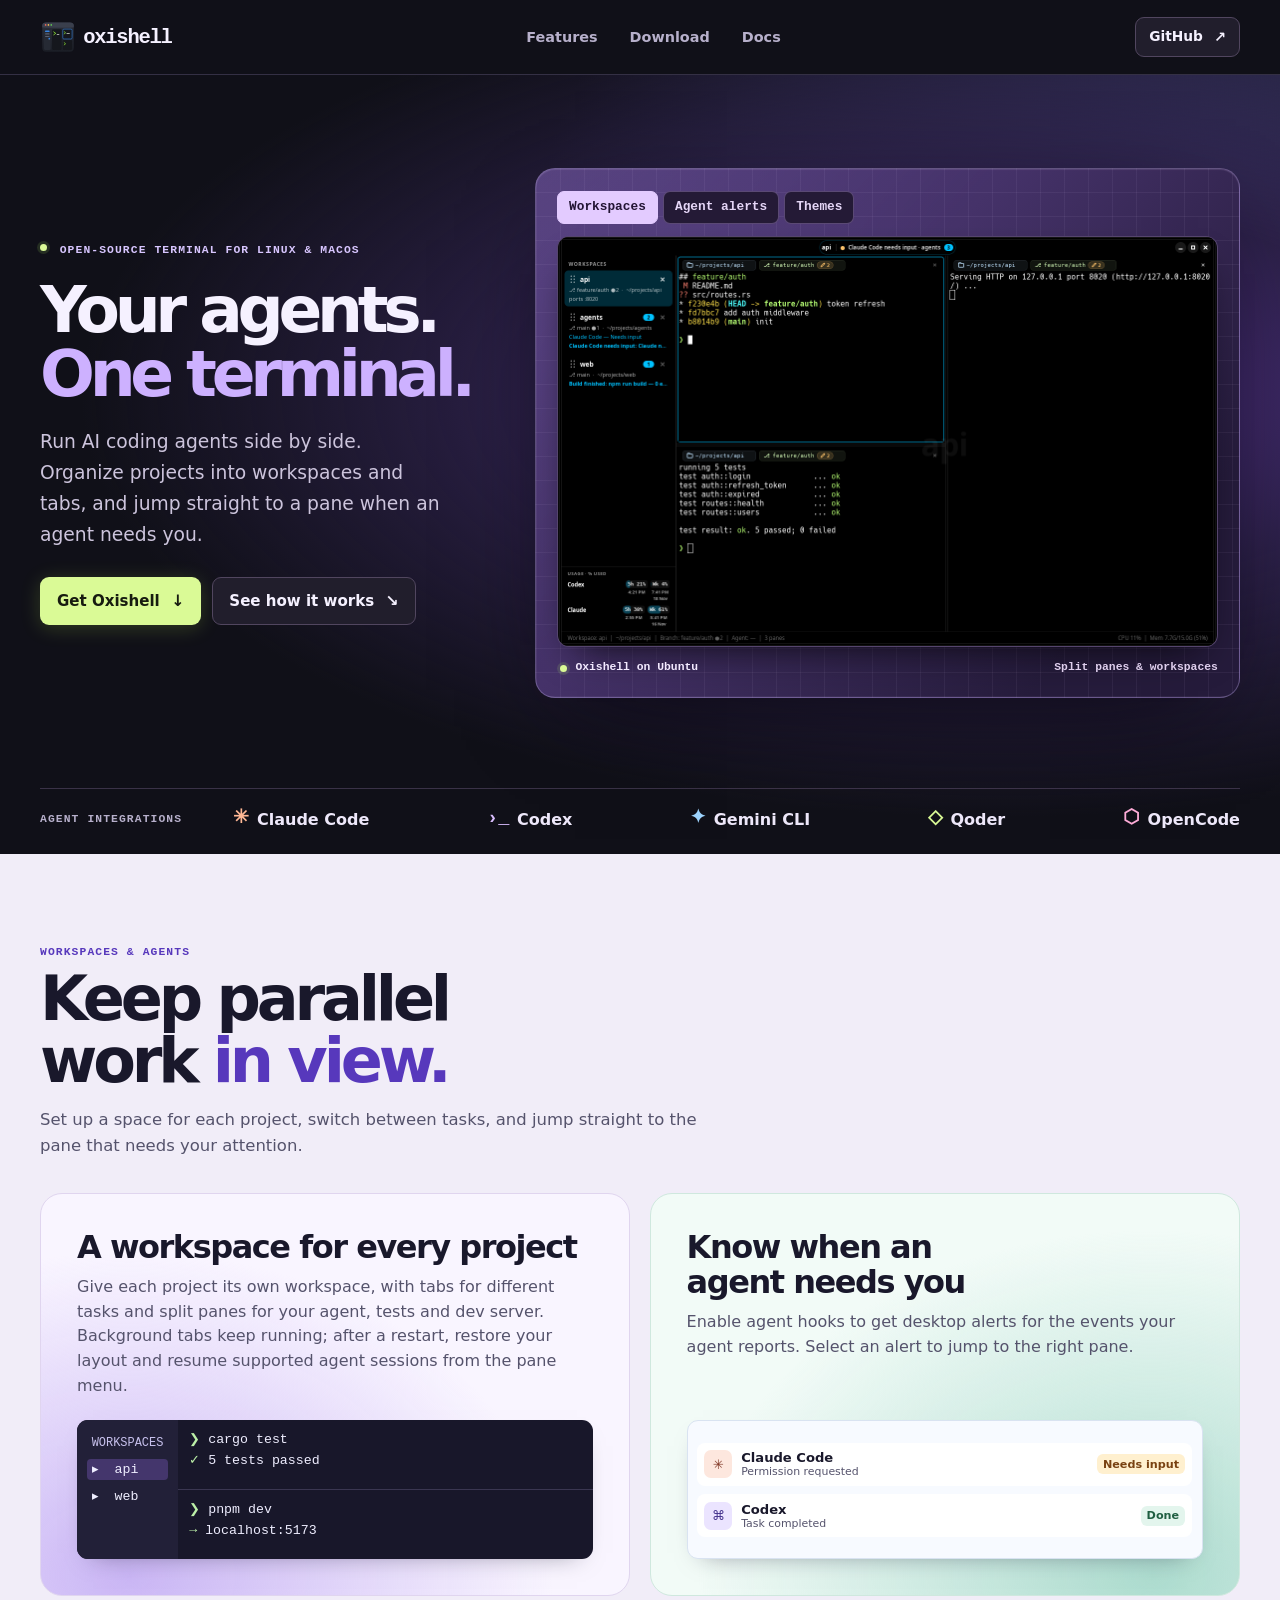
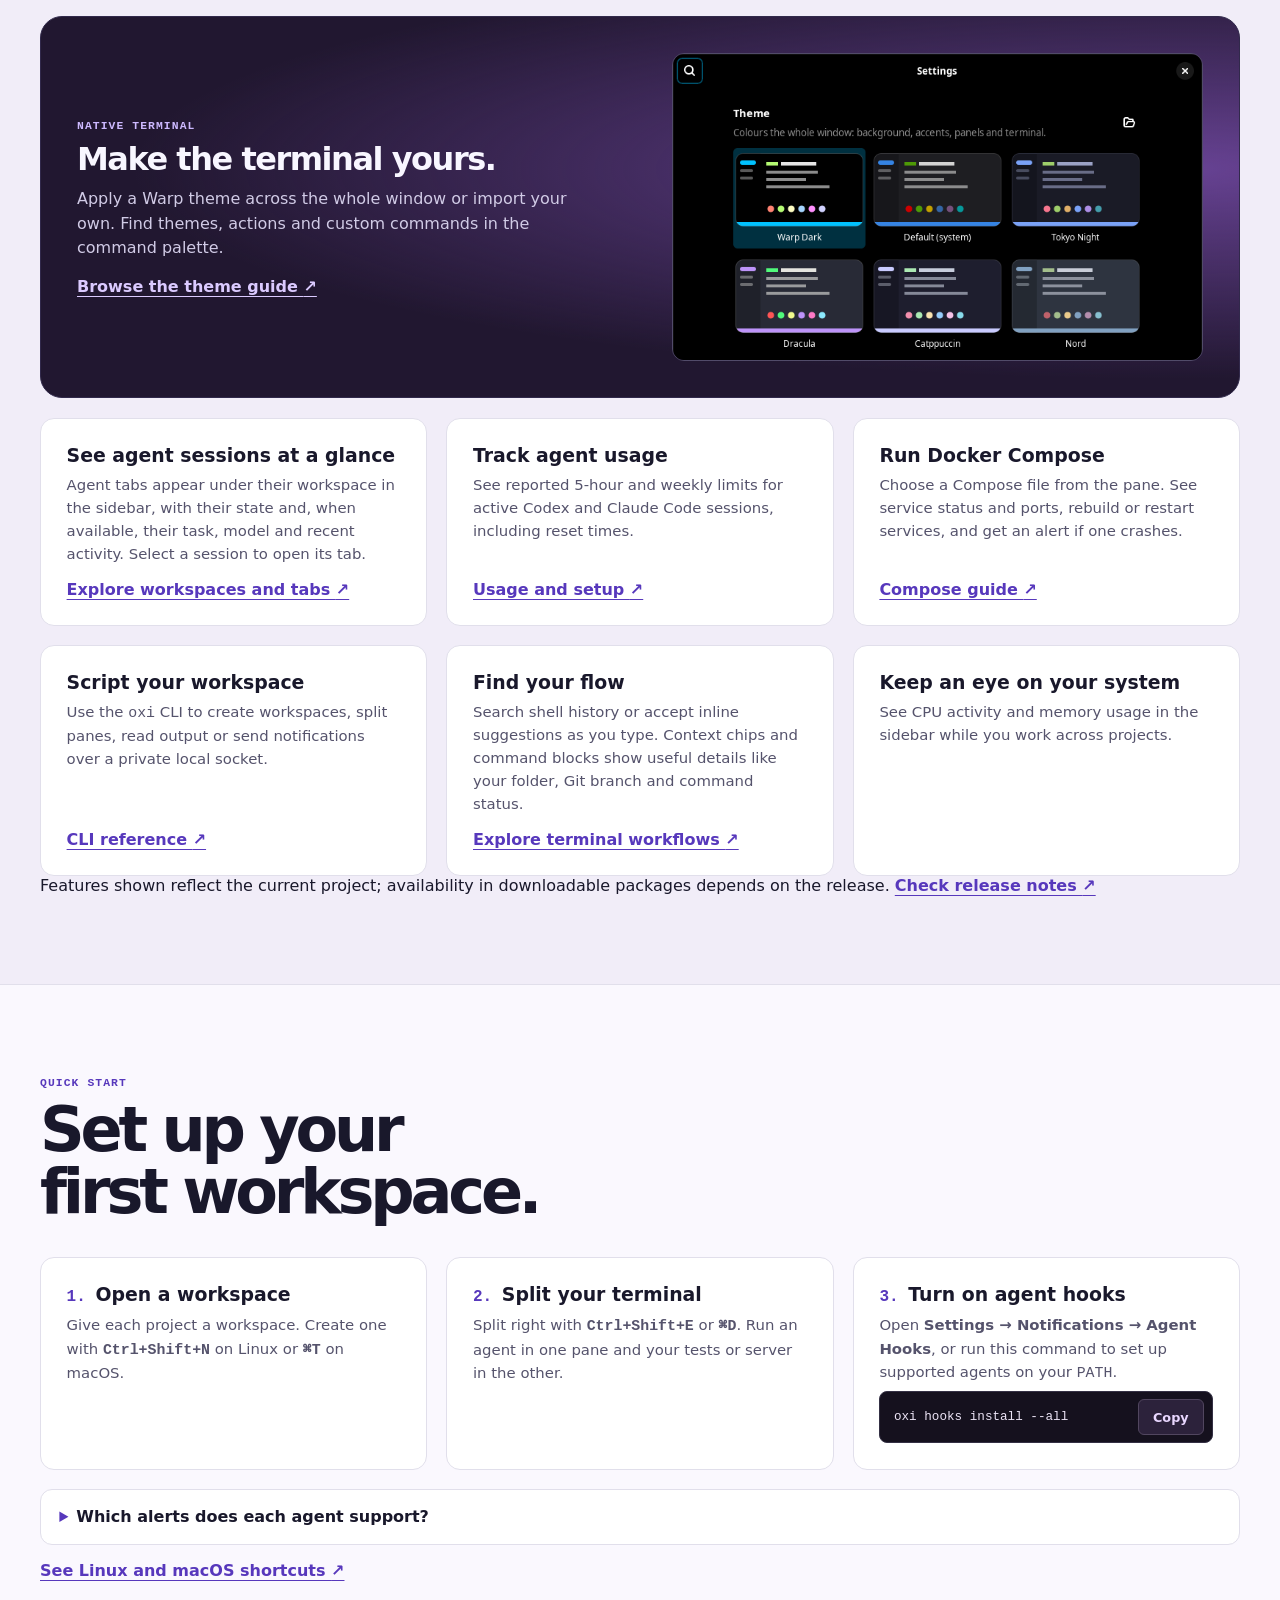
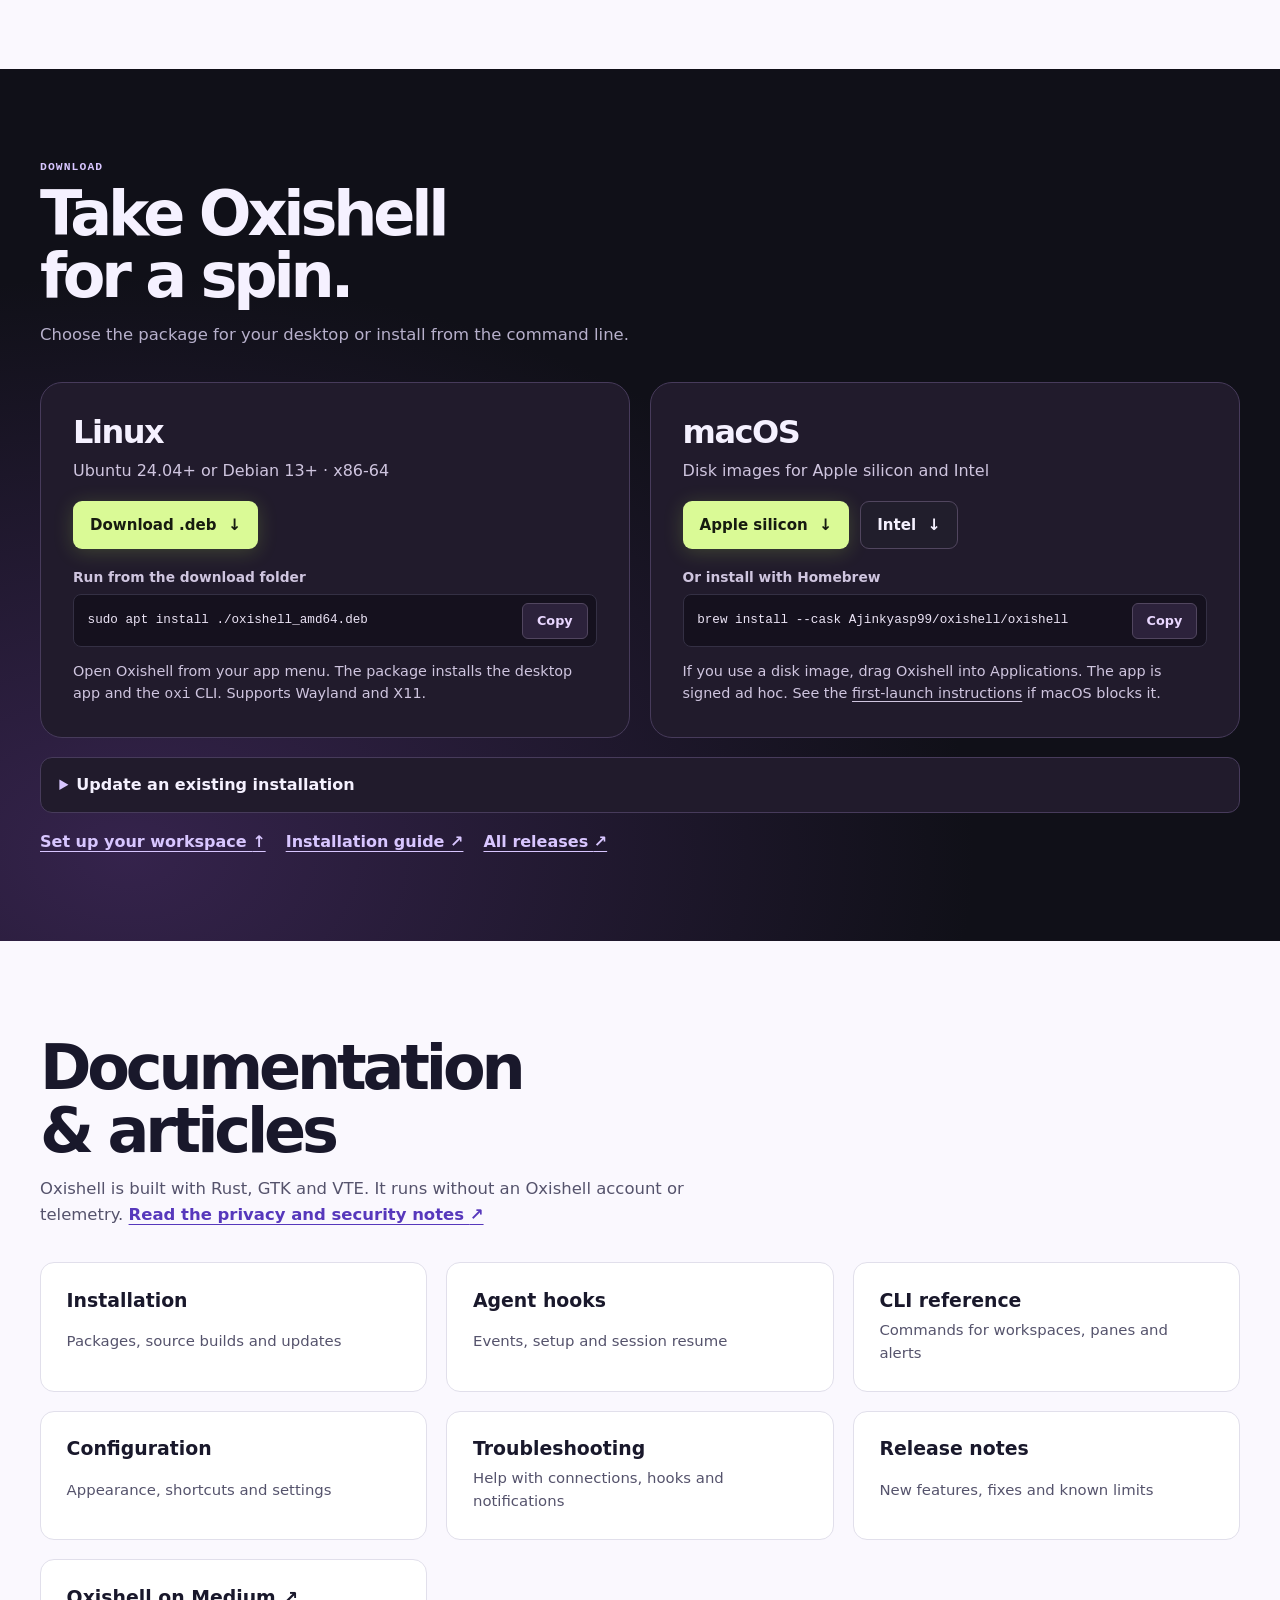
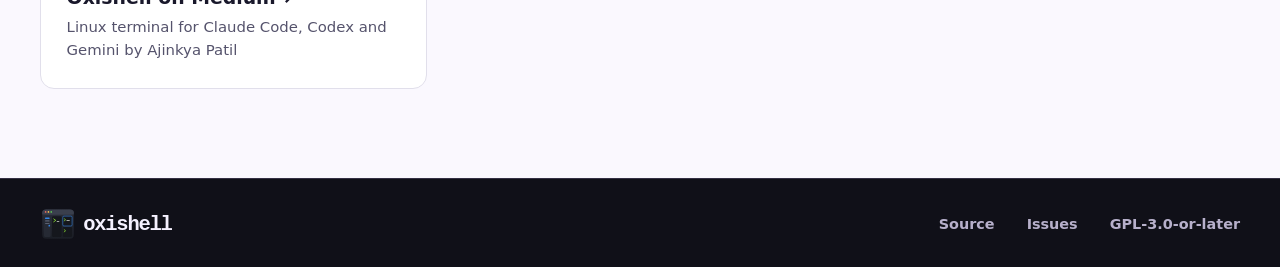
==== commit fb209134: "[closes #00]: improve marketing website" ====
--- a/marketing-website/index.html
+++ b/marketing-website/index.html
@@ -38,7 +38,7 @@
         <div class="hero-copy">
           <p class="eyebrow"><span class="status-dot" aria-hidden="true"></span> Open-source terminal for Linux &amp; macOS</p>
           <h1 id="hero-title">Your agents.<br><span>One terminal.</span></h1>
-          <p class="hero-description">Run AI coding agents side by side. Keep projects in separate workspaces and jump straight to a pane when an agent needs you.</p>
+          <p class="hero-description">Run AI coding agents side by side. Organize projects into workspaces and tabs, and jump straight to a pane when an agent needs you.</p>
           <div class="hero-actions">
             <a class="button button-primary" href="#download">Get Oxishell <span aria-hidden="true">↓</span></a>
             <a class="button button-secondary" href="#features">See how it works <span aria-hidden="true">↘</span></a>
@@ -100,7 +100,7 @@
           <article class="feature-card workspace-card">
             <div class="feature-copy">
               <h3>A workspace for every project</h3>
-              <p>Keep your agent, tests and dev server in split panes. Switch projects while background work keeps running. After a restart, reopen your layout and resume supported agent sessions from the pane menu.</p>
+              <p>Give each project its own workspace, with tabs for different tasks and split panes for your agent, tests and dev server. Background tabs keep running; after a restart, restore your layout and resume supported agent sessions from the pane menu.</p>
             </div>
             <div class="pane-example" aria-hidden="true">
               <div class="pane-sidebar">
@@ -141,6 +141,11 @@
 
         <div class="workflow-grid">
           <article>
+            <h3>See agent sessions at a glance</h3>
+            <p>Agent tabs appear under their workspace in the sidebar, with their state and, when available, their task, model and recent activity. Select a session to open its tab.</p>
+            <a class="text-link" href="https://github.com/Ajinkyasp99/oxishell#features">Explore workspaces and tabs <span aria-hidden="true">↗</span></a>
+          </article>
+          <article>
             <h3>Track agent usage</h3>
             <p>See reported 5-hour and weekly limits for active Codex and Claude Code sessions, including reset times.</p>
             <a class="text-link" href="https://github.com/Ajinkyasp99/oxishell#codex-and-claude-usage-limits">Usage and setup <span aria-hidden="true">↗</span></a>
@@ -155,7 +160,17 @@
             <p>Use the <code>oxi</code> CLI to create workspaces, split panes, read output or send notifications over a private local socket.</p>
             <a class="text-link" href="https://github.com/Ajinkyasp99/oxishell/blob/main/docs/CLI.md">CLI reference <span aria-hidden="true">↗</span></a>
           </article>
-        </div>
+          <article>
+            <h3>Find your flow</h3>
+            <p>Search shell history or accept inline suggestions as you type. Context chips and command blocks show useful details like your folder, Git branch and command status.</p>
+            <a class="text-link" href="https://github.com/Ajinkyasp99/oxishell#suggestions-and-context-chips">Explore terminal workflows <span aria-hidden="true">↗</span></a>
+          </article>
+          <article>
+            <h3>Keep an eye on your system</h3>
+            <p>See CPU activity and memory usage in the sidebar while you work across projects.</p>
+          </article>
+        </div>
+        <p>Features shown reflect the current project; availability in downloadable packages depends on the release. <a class="text-link" href="https://github.com/Ajinkyasp99/oxishell/blob/main/docs/RELEASE_NOTES.md">Check release notes <span aria-hidden="true">↗</span></a></p>
       </div>
     </section>
 
@@ -255,7 +270,7 @@
     <section class="resources section" id="docs" aria-labelledby="docs-title">
       <div class="shell">
         <div class="section-heading">
-          <h2 id="docs-title">Documentation</h2>
+          <h2 id="docs-title">Documentation &amp; articles</h2>
           <p>Oxishell is built with Rust, GTK and VTE. It runs without an Oxishell account or telemetry. <a class="text-link" href="https://github.com/Ajinkyasp99/oxishell#privacy--security">Read the privacy and security notes <span aria-hidden="true">↗</span></a></p>
         </div>
         <ul class="resource-grid">
@@ -265,6 +280,7 @@
           <li><a href="https://github.com/Ajinkyasp99/oxishell/blob/main/docs/CONFIGURATION.md"><strong>Configuration</strong><span>Appearance, shortcuts and settings</span></a></li>
           <li><a href="https://github.com/Ajinkyasp99/oxishell/blob/main/docs/TROUBLESHOOTING.md"><strong>Troubleshooting</strong><span>Help with connections, hooks and notifications</span></a></li>
           <li><a href="https://github.com/Ajinkyasp99/oxishell/blob/main/docs/RELEASE_NOTES.md"><strong>Release notes</strong><span>New features, fixes and known limits</span></a></li>
+          <li><a href="https://medium.com/@ajinkya_Patil/linux-terminal-for-claude-code-codex-gemini-221546a50632"><strong>Oxishell on Medium ↗</strong><span>Linux terminal for Claude Code, Codex and Gemini by Ajinkya Patil</span></a></li>
         </ul>
       </div>
     </section>
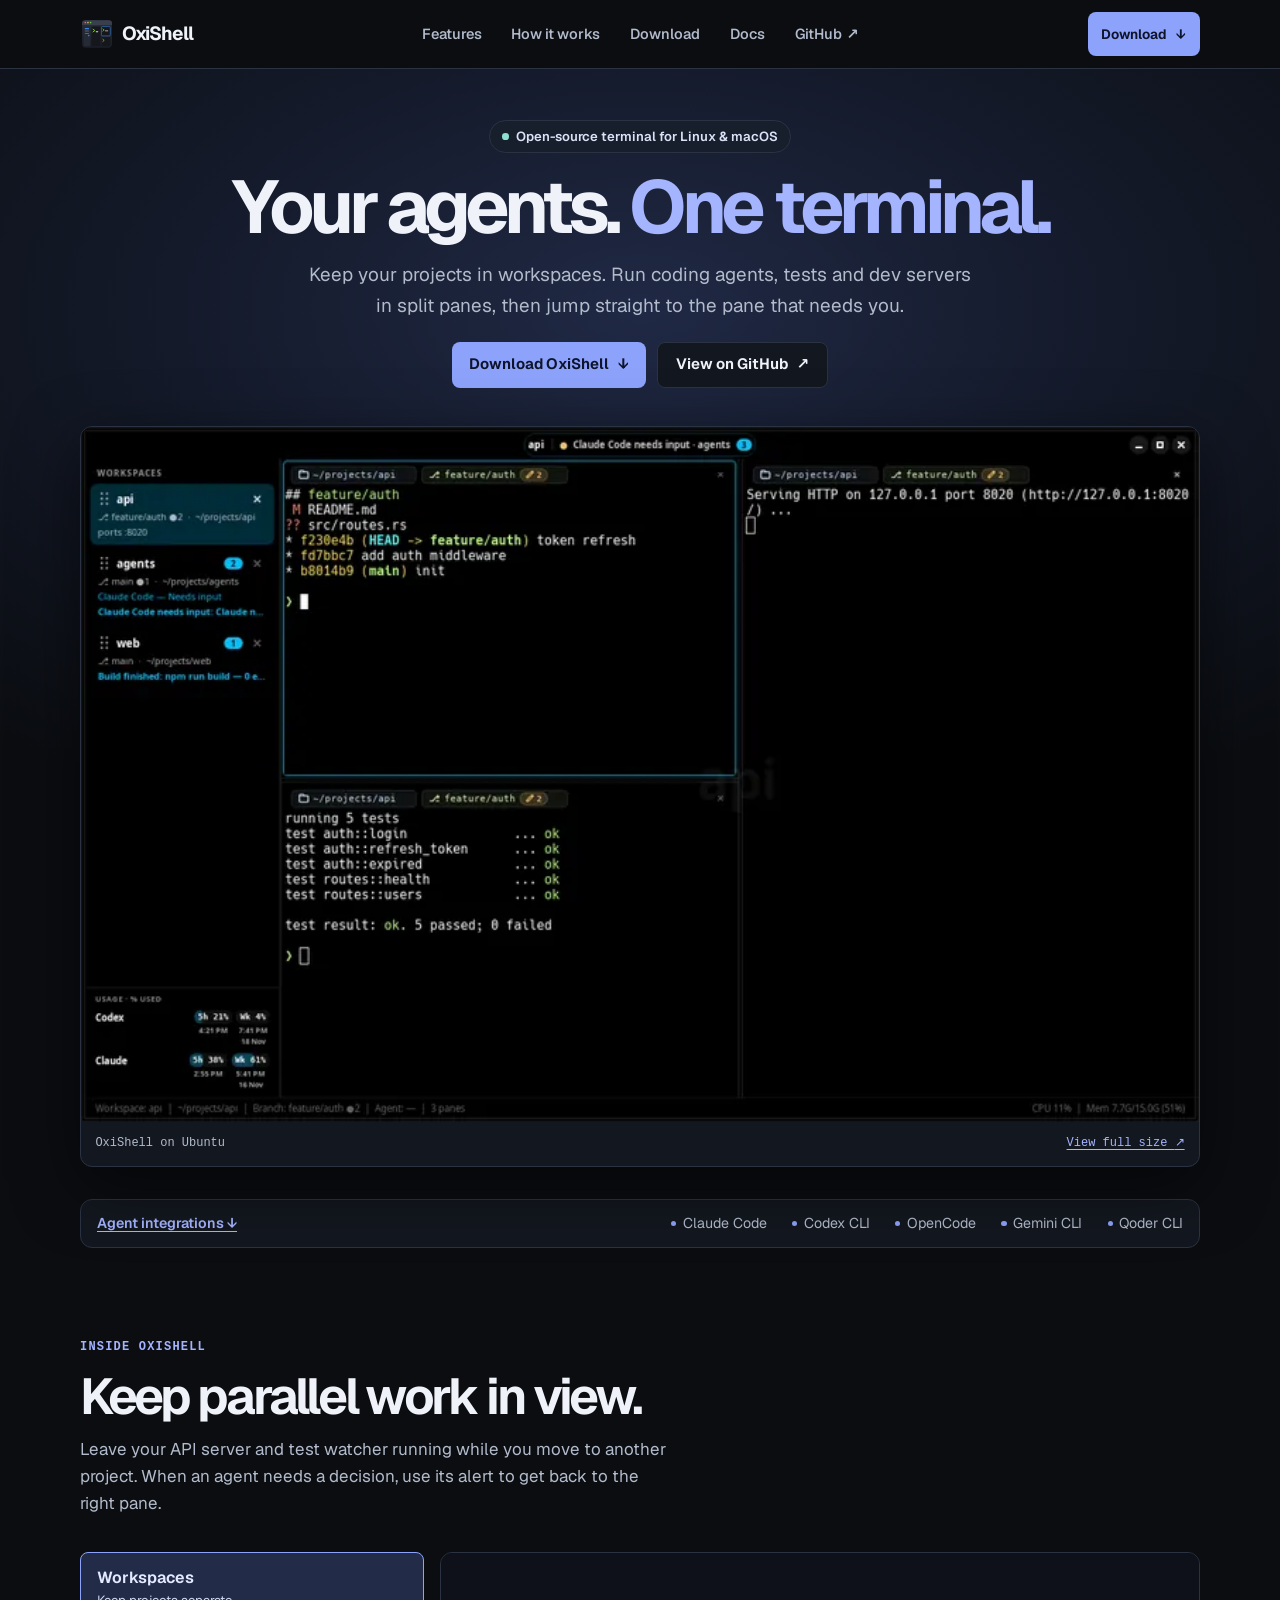
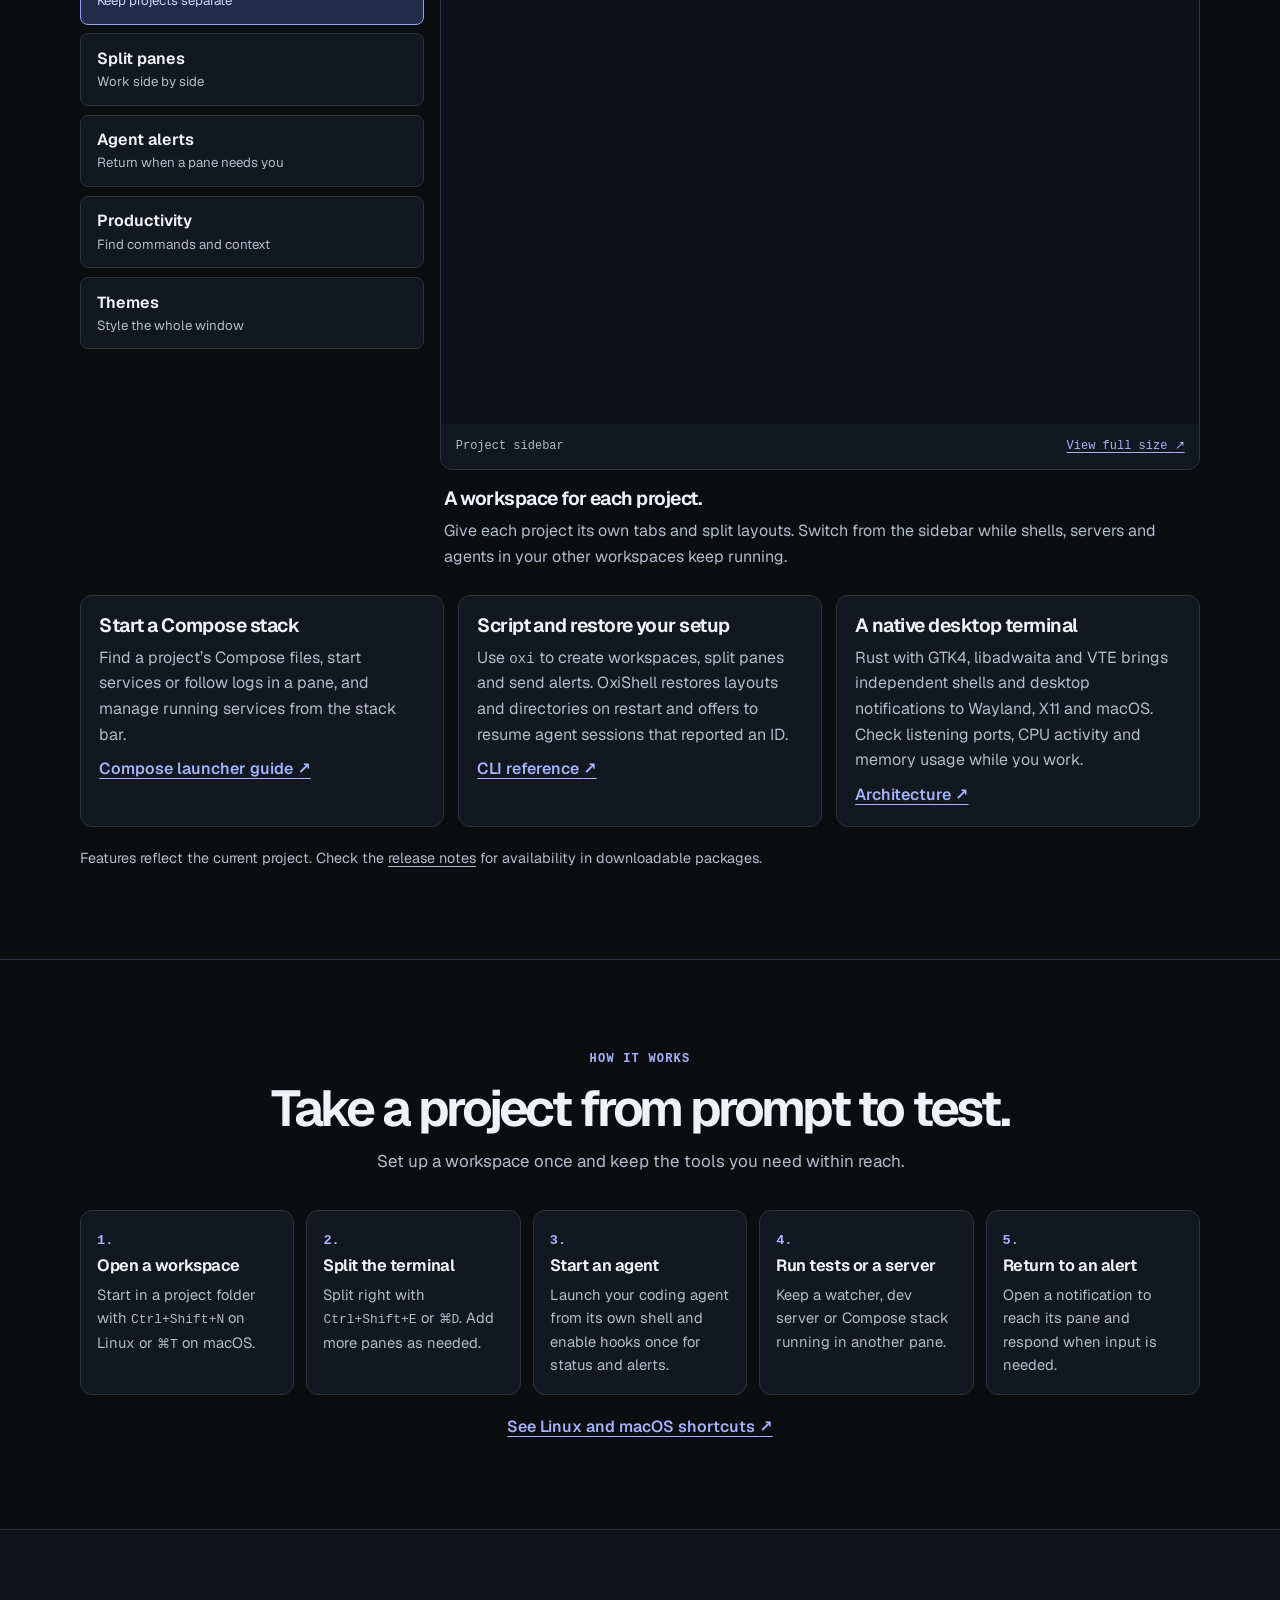
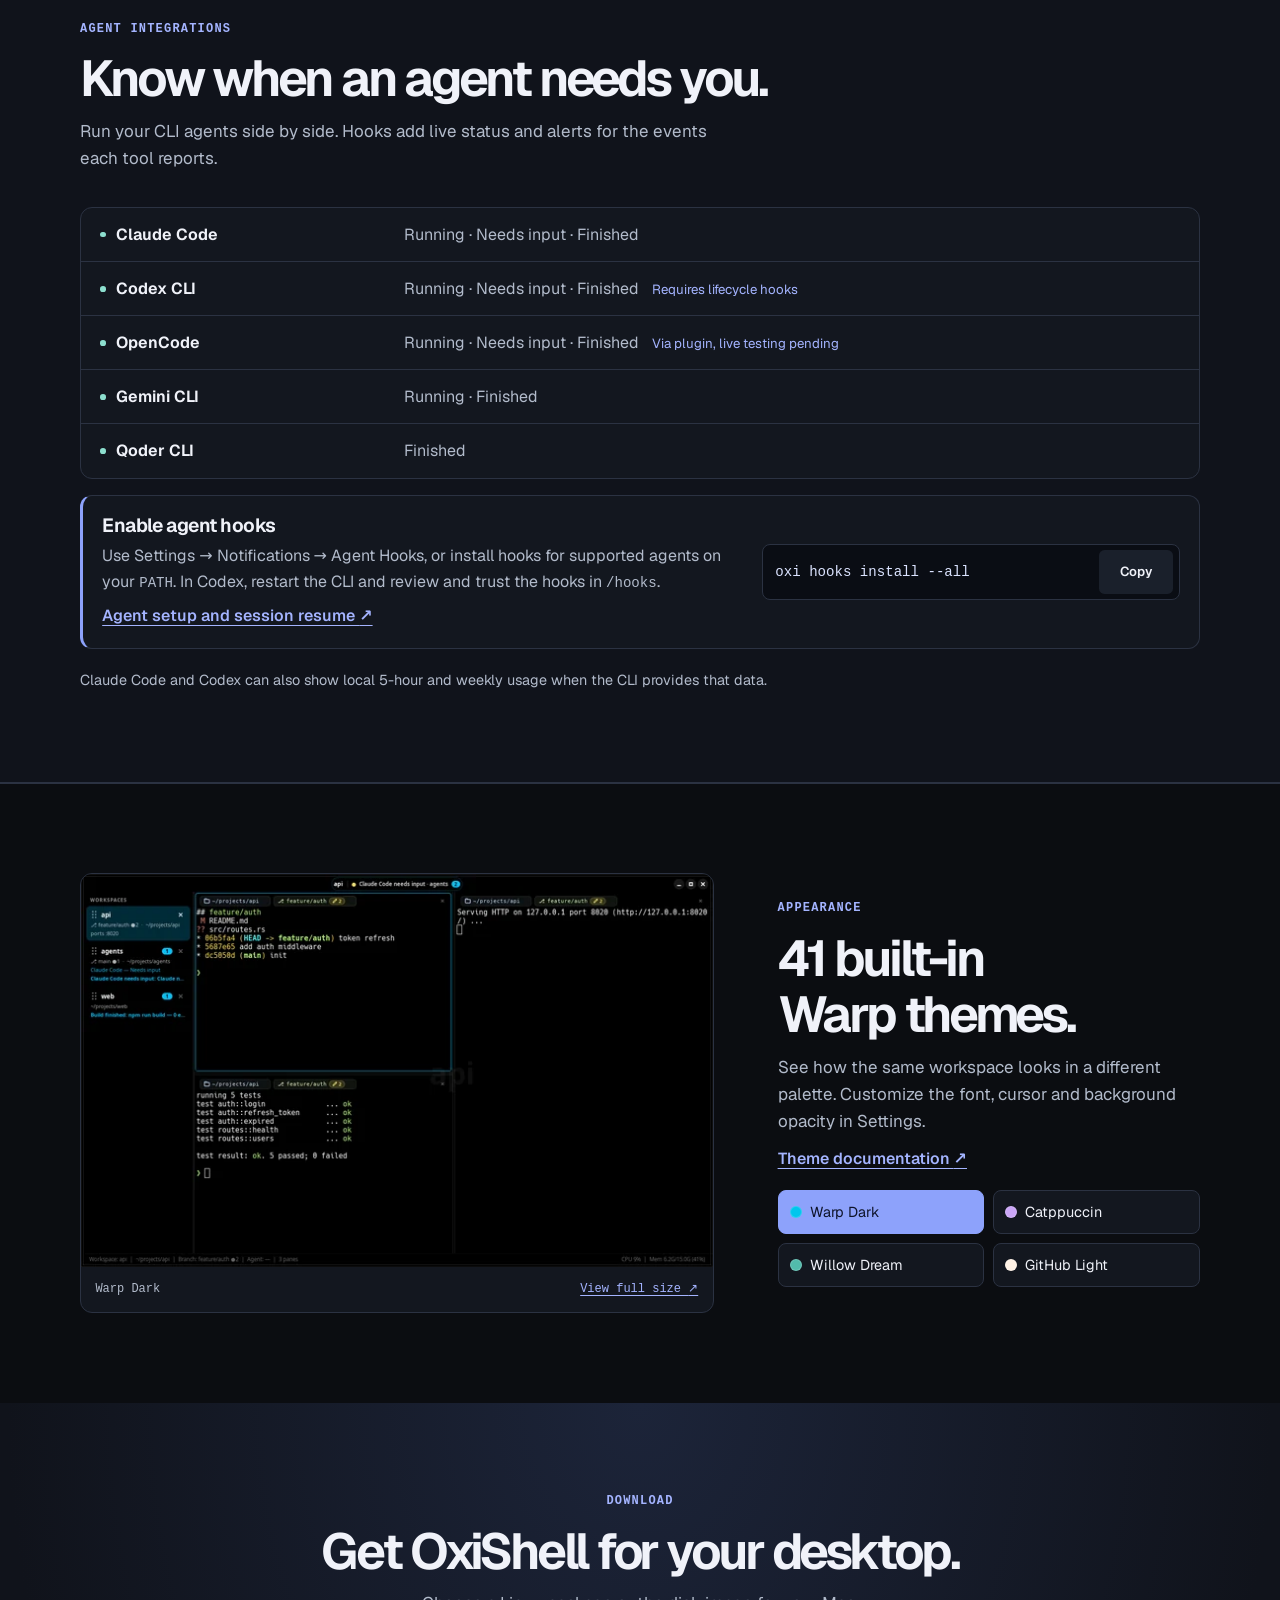
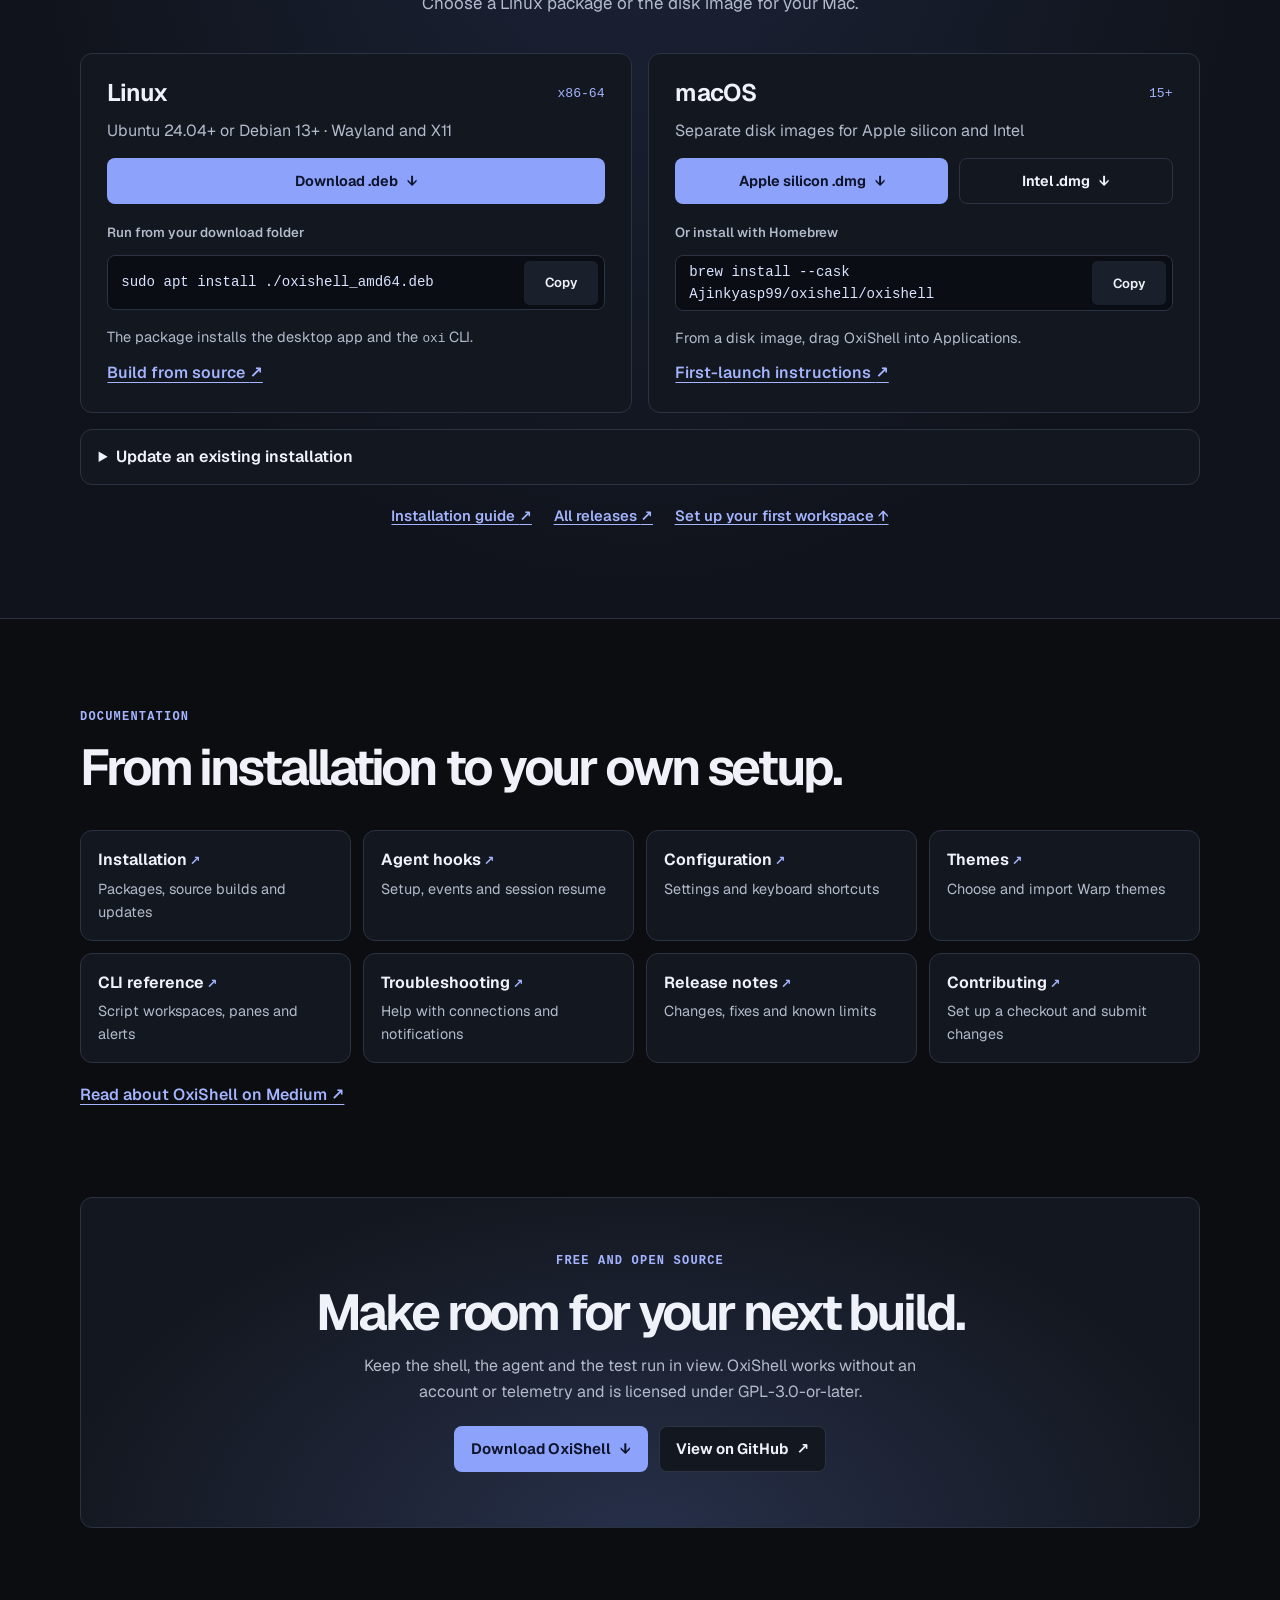
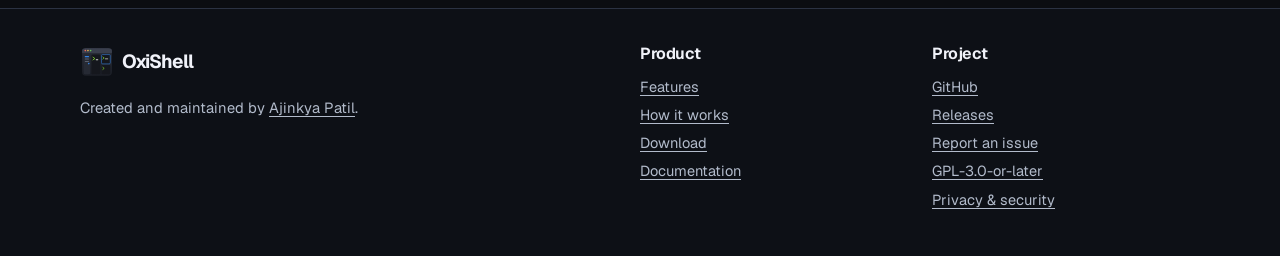
==== commit 7cff3cf0: "[closes #00]: redesign marketing website" ====
--- a/marketing-website/index.html
+++ b/marketing-website/index.html
@@ -1,301 +1,413 @@
-<!doctype html>
+<!DOCTYPE html>
 <html lang="en">
 <head>
   <meta charset="utf-8">
   <meta name="viewport" content="width=device-width, initial-scale=1">
-  <meta name="description" content="Oxishell is a free, open-source terminal for running AI coding agents side by side on Linux and macOS.">
-  <meta name="theme-color" content="#101018">
+  <title>OxiShell — Open-source terminal for AI coding agents</title>
+  <meta name="description" content="OxiShell is a native Linux and macOS terminal. Organize project workspaces, run AI coding agents in split panes, and jump to the pane that needs you.">
+  <meta name="theme-color" content="#0b0d11">
+  <link rel="canonical" href="https://ajinkyasp99.github.io/oxishell/">
   <meta property="og:type" content="website">
-  <meta property="og:title" content="Oxishell — The terminal for AI coding agents">
-  <meta property="og:description" content="Run agents side by side and get notified when they need you. For Linux and macOS.">
-  <meta property="og:image" content="https://ajinkyasp99.github.io/oxishell/assets/hero.webp">
-  <title>Oxishell — The terminal for AI coding agents</title>
+  <meta property="og:site_name" content="OxiShell">
+  <meta property="og:title" content="OxiShell — Your agents. One terminal.">
+  <meta property="og:description" content="An open-source terminal for project workspaces, split panes and AI coding agents on Linux and macOS.">
+  <meta property="og:url" content="https://ajinkyasp99.github.io/oxishell/">
+  <meta property="og:image" content="https://ajinkyasp99.github.io/oxishell/assets/social-preview.jpg">
+  <meta property="og:image:width" content="1200">
+  <meta property="og:image:height" content="630">
+  <meta property="og:image:alt" content="OxiShell terminal on Ubuntu with a workspace sidebar and independent split panes.">
+  <meta name="twitter:card" content="summary_large_image">
+  <meta name="twitter:title" content="OxiShell — Your agents. One terminal.">
+  <meta name="twitter:description" content="An open-source terminal for project workspaces, split panes and AI coding agents on Linux and macOS.">
+  <meta name="twitter:image" content="https://ajinkyasp99.github.io/oxishell/assets/social-preview.jpg">
+  <meta name="twitter:image:alt" content="OxiShell terminal on Ubuntu with a workspace sidebar and independent split panes.">
   <link rel="icon" href="./assets/oxishell.svg" type="image/svg+xml">
+  <link rel="preload" href="./assets/geist-latin.woff2" as="font" type="font/woff2" crossorigin>
   <link rel="stylesheet" href="./styles.css">
   <script src="./site.js" defer></script>
+  <script type="application/ld+json">
+    {
+      "@context": "https://schema.org",
+      "@type": "SoftwareApplication",
+      "name": "OxiShell",
+      "url": "https://ajinkyasp99.github.io/oxishell/",
+      "description": "An open-source native terminal for project workspaces, split panes and AI coding agents.",
+      "applicationCategory": "DeveloperApplication",
+      "operatingSystem": "Linux, macOS",
+      "isAccessibleForFree": true,
+      "license": "https://spdx.org/licenses/GPL-3.0-or-later.html",
+      "downloadUrl": "https://github.com/Ajinkyasp99/oxishell/releases/latest",
+      "screenshot": "https://ajinkyasp99.github.io/oxishell/assets/hero.webp",
+      "author": {
+        "@type": "Person",
+        "name": "Ajinkya Patil",
+        "url": "https://github.com/Ajinkyasp99"
+      }
+    }
+  </script>
 </head>
-<body>
+<body id="top">
   <a class="skip-link" href="#main">Skip to content</a>
-  <header class="site-header" id="top">
+  <header class="site-header">
     <div class="shell nav-bar">
+      <button class="menu-toggle" type="button" aria-controls="main-nav" aria-expanded="false" data-menu-toggle hidden>
+        <span aria-hidden="true"></span><span class="visually-hidden">Menu</span>
+      </button>
       <a class="brand" href="#top">
-        <img src="./assets/oxishell.svg" width="36" height="36" alt="">
-        <span>oxishell</span>
+        <img src="./assets/oxishell.svg" width="34" height="34" alt="">
+        OxiShell
       </a>
-      <nav aria-label="Main navigation">
+      <nav class="main-nav" id="main-nav" aria-label="Main navigation">
         <a href="#features">Features</a>
+        <a href="#quick-start">How it works</a>
         <a href="#download">Download</a>
         <a href="#docs">Docs</a>
+        <a href="https://github.com/Ajinkyasp99/oxishell">GitHub <span aria-hidden="true">↗</span></a>
       </nav>
-      <a class="button button-small" href="https://github.com/Ajinkyasp99/oxishell">GitHub <span aria-hidden="true">↗</span></a>
+      <a class="button button-primary header-download" href="#download">Download <span aria-hidden="true">↓</span></a>
     </div>
   </header>
 
-  <main id="main">
+  <main id="main" tabindex="-1">
     <p id="copy-status" class="visually-hidden" role="status"></p>
+
     <section class="hero" aria-labelledby="hero-title">
-      <div class="shell hero-layout">
+      <div class="shell">
         <div class="hero-copy">
-          <p class="eyebrow"><span class="status-dot" aria-hidden="true"></span> Open-source terminal for Linux &amp; macOS</p>
-          <h1 id="hero-title">Your agents.<br><span>One terminal.</span></h1>
-          <p class="hero-description">Run AI coding agents side by side. Organize projects into workspaces and tabs, and jump straight to a pane when an agent needs you.</p>
-          <div class="hero-actions">
-            <a class="button button-primary" href="#download">Get Oxishell <span aria-hidden="true">↓</span></a>
-            <a class="button button-secondary" href="#features">See how it works <span aria-hidden="true">↘</span></a>
-          </div>
-        </div>
-
-        <div class="showcase" role="group" aria-label="Product screenshots">
-          <div class="showcase-stage">
-            <fieldset class="gallery-options">
-              <legend class="visually-hidden">Choose an Oxishell screenshot</legend>
-              <label><input id="preview-workspaces" name="preview" type="radio" checked> <span>Workspaces</span></label>
-              <label><input id="preview-alerts" name="preview" type="radio"> <span>Agent alerts</span></label>
-              <label><input id="preview-themes" name="preview" type="radio"> <span>Themes</span></label>
-            </fieldset>
-            <div class="gallery-views">
-              <figure class="gallery-view workspace-preview">
-                <a class="showcase-image" href="./assets/hero.webp" aria-label="Open full workspaces screenshot">
-                  <img src="./assets/hero.webp" width="1320" height="820" alt="Oxishell showing a workspace sidebar, split panes for a shell, tests and a server, and a Claude Code alert." fetchpriority="high">
-                </a>
-                <figcaption><span class="status-dot" aria-hidden="true"></span> Oxishell on Ubuntu <span class="preview-note">Split panes &amp; workspaces</span></figcaption>
-              </figure>
-              <figure class="gallery-view alerts-preview">
-                <a class="showcase-image" href="./assets/notifications.webp" aria-label="Open full agent alerts screenshot">
-                  <img src="./assets/notifications.webp" width="1320" height="820" loading="lazy" alt="Oxishell's notification panel with two alerts, one for Claude Code asking for input and one for a completed build.">
-                </a>
-                <figcaption><span class="status-dot" aria-hidden="true"></span> Oxishell on Ubuntu <span class="preview-note">Agent notifications</span></figcaption>
-              </figure>
-              <figure class="gallery-view themes-preview">
-                <a class="showcase-image" href="./assets/theme-gallery.webp" aria-label="Open full theme settings screenshot">
-                  <img src="./assets/theme-gallery.webp" width="720" height="680" loading="lazy" alt="Theme settings with six previews, including Warp Dark, Tokyo Night and Catppuccin.">
-                </a>
-                <figcaption><span class="status-dot" aria-hidden="true"></span> Oxishell on Ubuntu <span class="preview-note">Theme settings</span></figcaption>
-              </figure>
-            </div>
-          </div>
-        </div>
-      </div>
-
-      <div class="shell agents">
-        <p class="eyebrow">Agent integrations</p>
-        <ul aria-label="Supported agent integrations">
-          <li><span aria-hidden="true" class="agent-marker claude">✳</span> Claude Code</li>
-          <li><span aria-hidden="true" class="agent-marker codex">›_</span> Codex</li>
-          <li><span aria-hidden="true" class="agent-marker gemini">✦</span> Gemini CLI</li>
-          <li><span aria-hidden="true" class="agent-marker qoder">◇</span> Qoder</li>
-          <li><span aria-hidden="true" class="agent-marker opencode">⬡</span> OpenCode</li>
-        </ul>
-      </div>
-    </section>
-
-    <section class="features section" id="features" aria-labelledby="features-title">
+          <p class="hero-platform"><span class="status-dot" aria-hidden="true"></span> Open-source terminal for Linux &amp; macOS</p>
+          <h1 id="hero-title">Your agents. <span>One terminal.</span></h1>
+          <p class="hero-description">Keep your projects in workspaces. Run coding agents, tests and dev servers in split panes, then jump straight to the pane that needs you.</p>
+          <div class="actions hero-actions">
+            <a class="button button-primary" href="#download">Download OxiShell <span aria-hidden="true">↓</span></a>
+            <a class="button button-secondary" href="https://github.com/Ajinkyasp99/oxishell">View on GitHub <span aria-hidden="true">↗</span></a>
+          </div>
+        </div>
+
+        <figure class="media-frame hero-media">
+          <img src="./assets/hero.webp" srcset="./assets/hero-792.webp 792w, ./assets/hero.webp 1320w" sizes="(min-width: 76rem) 1120px, (max-width: 25rem) calc(100vw - 2rem), 92vw" width="1320" height="820" fetchpriority="high" alt="OxiShell on Ubuntu with projects in the sidebar, separate panes for Git, tests and a dev server, and a Claude Code alert.">
+          <figcaption class="media-caption">
+            <span>OxiShell on Ubuntu</span>
+            <a href="./assets/hero.webp" aria-label="View full size — OxiShell workspace screenshot">View full size <span aria-hidden="true">↗</span></a>
+          </figcaption>
+        </figure>
+
+        <div class="agent-rail">
+          <a href="#agents">Agent integrations <span aria-hidden="true">↓</span></a>
+          <ul>
+            <li>Claude Code</li>
+            <li>Codex CLI</li>
+            <li>OpenCode</li>
+            <li>Gemini CLI</li>
+            <li>Qoder CLI</li>
+          </ul>
+        </div>
+      </div>
+    </section>
+
+    <section class="section" id="features" tabindex="-1" aria-labelledby="features-title">
       <div class="shell">
         <div class="section-heading">
-          <p class="eyebrow">Workspaces &amp; agents</p>
-          <h2 id="features-title">Keep parallel work <span>in view.</span></h2>
-          <p>Set up a space for each project, switch between tasks, and jump straight to the pane that needs your attention.</p>
-        </div>
-        <div class="feature-grid">
-          <article class="feature-card workspace-card">
-            <div class="feature-copy">
-              <h3>A workspace for every project</h3>
-              <p>Give each project its own workspace, with tabs for different tasks and split panes for your agent, tests and dev server. Background tabs keep running; after a restart, restore your layout and resume supported agent sessions from the pane menu.</p>
-            </div>
-            <div class="pane-example" aria-hidden="true">
-              <div class="pane-sidebar">
-                <span>WORKSPACES</span>
-                <span class="pane-selected">▸&nbsp; api</span>
-                <span>▸&nbsp; web</span>
+          <p class="eyebrow">Inside OxiShell</p>
+          <h2 id="features-title">Keep parallel work in view.</h2>
+          <p>Leave your API server and test watcher running while you move to another project. When an agent needs a decision, use its alert to get back to the right pane.</p>
+        </div>
+
+        <div class="feature-showcase" data-tabs>
+          <div class="feature-tabs" data-tab-list="Explore OxiShell features" hidden>
+            <button type="button" id="tab-workspaces" data-panel="feature-workspaces"><strong>Workspaces</strong><span>Keep projects separate</span></button>
+            <button type="button" id="tab-splits" data-panel="feature-splits"><strong>Split panes</strong><span>Work side by side</span></button>
+            <button type="button" id="tab-alerts" data-panel="feature-alerts"><strong>Agent alerts</strong><span>Return when a pane needs you</span></button>
+            <button type="button" id="tab-productivity" data-panel="feature-productivity"><strong>Productivity</strong><span>Find commands and context</span></button>
+            <button type="button" id="tab-themes" data-panel="feature-themes"><strong>Themes</strong><span>Style the whole window</span></button>
+          </div>
+
+          <div class="feature-panels">
+            <div class="feature-panel" id="feature-workspaces">
+              <figure class="media-frame">
+                <img src="./assets/hero.webp" srcset="./assets/hero-792.webp 792w, ./assets/hero.webp 1320w" sizes="(min-width: 76rem) 740px, (min-width: 51rem) 65vw, 94vw" width="1320" height="820" loading="lazy" decoding="async" alt="The workspace sidebar lists api, agents and web projects, with unread badges and an agent waiting for input.">
+                <figcaption class="media-caption"><span>Project sidebar</span><a href="./assets/hero.webp" aria-label="View full size — workspace screenshot">View full size <span aria-hidden="true">↗</span></a></figcaption>
+              </figure>
+              <div class="panel-copy">
+                <h3>A workspace for each project.</h3>
+                <p>Give each project its own tabs and split layouts. Switch from the sidebar while shells, servers and agents in your other workspaces keep running.</p>
               </div>
-              <div class="pane-content">
-                <div><span>❯</span> cargo test<br><span>✓</span> 5 tests passed</div>
-                <div><span>❯</span> pnpm dev<br><span>→</span> localhost:5173</div>
+            </div>
+
+            <div class="feature-panel" id="feature-splits">
+              <figure class="media-frame">
+                <img src="./assets/usage.webp" width="1320" height="820" loading="lazy" decoding="async" alt="Codex and Claude Code open in adjacent terminal panes, with usage details in the sidebar.">
+                <figcaption class="media-caption"><span>Independent terminal panes</span><a href="./assets/usage.webp" aria-label="View full size — split panes screenshot">View full size <span aria-hidden="true">↗</span></a></figcaption>
+              </figure>
+              <div class="panel-copy">
+                <h3>Keep the run alongside the edit.</h3>
+                <p>Split right or down, drag to resize or swap panes, and move focus by keyboard. Each pane runs its own shell, so you can keep tests and a server visible next to an agent.</p>
               </div>
             </div>
+
+            <div class="feature-panel" id="feature-alerts">
+              <figure class="media-frame">
+                <img src="./assets/notifications.webp" width="1320" height="820" loading="lazy" decoding="async" alt="The OxiShell notification menu shows Claude Code asking for input and a completed build.">
+                <figcaption class="media-caption"><span>Notification history</span><a href="./assets/notifications.webp" aria-label="View full size — agent notifications screenshot">View full size <span aria-hidden="true">↗</span></a></figcaption>
+              </figure>
+              <div class="panel-copy">
+                <h3>See which pane needs you.</h3>
+                <p>Configured agent hooks report activity in the sidebar. A waiting alert marks its workspace and pane. Open the alert to return to the source, or use the jump-to-unread shortcut.</p>
+                <a class="text-link" href="#agents">See supported agent events <span aria-hidden="true">↓</span></a>
+              </div>
+            </div>
+
+            <div class="feature-panel" id="feature-productivity">
+              <figure class="media-frame">
+                <img src="./assets/palette.webp" width="1320" height="820" loading="lazy" decoding="async" alt="OxiShell’s searchable command palette lists themes above a workspace with Git branch and folder chips.">
+                <figcaption class="media-caption"><span>Command palette and pane context</span><a href="./assets/palette.webp" aria-label="View full size — command palette screenshot">View full size <span aria-hidden="true">↗</span></a></figcaption>
+              </figure>
+              <div class="panel-copy">
+                <h3>Find what you ran and where you ran it.</h3>
+                <p>Search recorded history or accept an inline suggestion. See the folder, Git branch and active Python environment in context chips, and check a command’s exit status and duration in its block.</p>
+                <p>Use the command palette for actions, workspaces and project commands. Open URLs or file positions directly from terminal output.</p>
+              </div>
+            </div>
+
+            <div class="feature-panel" id="feature-themes">
+              <figure class="media-frame">
+                <img src="./assets/theme-gallery.webp" width="720" height="680" loading="lazy" decoding="async" alt="The OxiShell appearance settings show Warp Dark, Default, Tokyo Night, Dracula, Catppuccin and Nord.">
+                <figcaption class="media-caption"><span>Appearance settings</span><a href="./assets/theme-gallery.webp" aria-label="View full size — appearance settings screenshot">View full size <span aria-hidden="true">↗</span></a></figcaption>
+              </figure>
+              <div class="panel-copy">
+                <h3>Choose a theme for the whole window.</h3>
+                <p>Preview built-in Warp themes in Settings. A theme applies to the terminal, panels and accents together. Import a Warp YAML theme to add your own.</p>
+                <a class="text-link" href="#themes">Explore theme screenshots <span aria-hidden="true">↓</span></a>
+              </div>
+            </div>
+          </div>
+        </div>
+
+        <div class="tool-grid">
+          <article class="card tool-card">
+            <h3>Start a Compose stack</h3>
+            <p>Find a project’s Compose files, start services or follow logs in a pane, and manage running services from the stack bar.</p>
+            <a class="text-link" href="https://github.com/Ajinkyasp99/oxishell/blob/main/docs/COMPOSE_LAUNCHER.md">Compose launcher guide <span aria-hidden="true">↗</span></a>
           </article>
-
-          <article class="feature-card alert-card">
-            <div class="feature-copy">
-              <h3>Know when an agent needs you</h3>
-              <p>Enable agent hooks to get desktop alerts for the events your agent reports. Select an alert to jump to the right pane.</p>
-            </div>
-            <div class="alert-example" aria-hidden="true">
-              <div><span class="agent-icon">✳</span><span><strong>Claude Code</strong><small>Permission requested</small></span><span class="agent-state waiting">Needs input</span></div>
-              <div><span class="agent-icon codex-icon">⌘</span><span><strong>Codex</strong><small>Task completed</small></span><span class="agent-state complete">Done</span></div>
-            </div>
-          </article>
-
-          <article class="feature-card theme-card">
-            <div class="feature-copy">
-              <p class="eyebrow">Native terminal</p>
-              <h3>Make the terminal yours.</h3>
-              <p>Apply a Warp theme across the whole window or import your own. Find themes, actions and custom commands in the command palette.</p>
-              <a class="text-link" href="https://github.com/Ajinkyasp99/oxishell/blob/main/docs/THEMES.md">Browse the theme guide <span aria-hidden="true">↗</span></a>
-            </div>
-            <div class="theme-image">
-              <img src="./assets/theme-gallery.webp" width="720" height="680" loading="lazy" alt="Theme settings showing Warp Dark, Tokyo Night, Dracula, Catppuccin and Nord.">
-            </div>
-          </article>
-        </div>
-
-        <div class="workflow-grid">
-          <article>
-            <h3>See agent sessions at a glance</h3>
-            <p>Agent tabs appear under their workspace in the sidebar, with their state and, when available, their task, model and recent activity. Select a session to open its tab.</p>
-            <a class="text-link" href="https://github.com/Ajinkyasp99/oxishell#features">Explore workspaces and tabs <span aria-hidden="true">↗</span></a>
-          </article>
-          <article>
-            <h3>Track agent usage</h3>
-            <p>See reported 5-hour and weekly limits for active Codex and Claude Code sessions, including reset times.</p>
-            <a class="text-link" href="https://github.com/Ajinkyasp99/oxishell#codex-and-claude-usage-limits">Usage and setup <span aria-hidden="true">↗</span></a>
-          </article>
-          <article>
-            <h3>Run Docker Compose</h3>
-            <p>Choose a Compose file from the pane. See service status and ports, rebuild or restart services, and get an alert if one crashes.</p>
-            <a class="text-link" href="https://github.com/Ajinkyasp99/oxishell/blob/main/docs/COMPOSE_LAUNCHER.md">Compose guide <span aria-hidden="true">↗</span></a>
-          </article>
-          <article>
-            <h3>Script your workspace</h3>
-            <p>Use the <code>oxi</code> CLI to create workspaces, split panes, read output or send notifications over a private local socket.</p>
+          <article class="card tool-card">
+            <h3>Script and restore your setup</h3>
+            <p>Use <code>oxi</code> to create workspaces, split panes and send alerts. OxiShell restores layouts and directories on restart and offers to resume agent sessions that reported an ID.</p>
             <a class="text-link" href="https://github.com/Ajinkyasp99/oxishell/blob/main/docs/CLI.md">CLI reference <span aria-hidden="true">↗</span></a>
           </article>
-          <article>
-            <h3>Find your flow</h3>
-            <p>Search shell history or accept inline suggestions as you type. Context chips and command blocks show useful details like your folder, Git branch and command status.</p>
-            <a class="text-link" href="https://github.com/Ajinkyasp99/oxishell#suggestions-and-context-chips">Explore terminal workflows <span aria-hidden="true">↗</span></a>
+          <article class="card tool-card">
+            <h3>A native desktop terminal</h3>
+            <p>Rust with GTK4, libadwaita and VTE brings independent shells and desktop notifications to Wayland, X11 and macOS. Check listening ports, CPU activity and memory usage while you work.</p>
+            <a class="text-link" href="https://github.com/Ajinkyasp99/oxishell/blob/main/docs/ARCHITECTURE.md">Architecture <span aria-hidden="true">↗</span></a>
           </article>
-          <article>
-            <h3>Keep an eye on your system</h3>
-            <p>See CPU activity and memory usage in the sidebar while you work across projects.</p>
-          </article>
-        </div>
-        <p>Features shown reflect the current project; availability in downloadable packages depends on the release. <a class="text-link" href="https://github.com/Ajinkyasp99/oxishell/blob/main/docs/RELEASE_NOTES.md">Check release notes <span aria-hidden="true">↗</span></a></p>
-      </div>
-    </section>
-
-    <section class="quick-start section" id="quick-start" aria-labelledby="quick-start-title">
+        </div>
+        <p class="section-note">Features reflect the current project. Check the <a href="https://github.com/Ajinkyasp99/oxishell/blob/main/docs/RELEASE_NOTES.md">release notes</a> for availability in downloadable packages.</p>
+      </div>
+    </section>
+
+    <section class="section section-border" id="quick-start" tabindex="-1" aria-labelledby="workflow-title">
+      <div class="shell">
+        <div class="section-heading centered">
+          <p class="eyebrow">How it works</p>
+          <h2 id="workflow-title">Take a project from prompt to test.</h2>
+          <p>Set up a workspace once and keep the tools you need within reach.</p>
+        </div>
+        <ol class="workflow">
+          <li><h3>Open a workspace</h3><p>Start in a project folder with <kbd>Ctrl+Shift+N</kbd> on Linux or <kbd>⌘T</kbd> on macOS.</p></li>
+          <li><h3>Split the terminal</h3><p>Split right with <kbd>Ctrl+Shift+E</kbd> or <kbd>⌘D</kbd>. Add more panes as needed.</p></li>
+          <li><h3>Start an agent</h3><p>Launch your coding agent from its own shell and enable hooks once for status and alerts.</p></li>
+          <li><h3>Run tests or a server</h3><p>Keep a watcher, dev server or Compose stack running in another pane.</p></li>
+          <li><h3>Return to an alert</h3><p>Open a notification to reach its pane and respond when input is needed.</p></li>
+        </ol>
+        <a class="text-link workflow-link" href="https://github.com/Ajinkyasp99/oxishell#keyboard-shortcuts">See Linux and macOS shortcuts <span aria-hidden="true">↗</span></a>
+      </div>
+    </section>
+
+    <section class="section agents-section" id="agents" aria-labelledby="agents-title">
       <div class="shell">
         <div class="section-heading">
-          <p class="eyebrow">Quick start</p>
-          <h2 id="quick-start-title">Set up your first workspace.</h2>
-        </div>
-        <ol class="setup-steps">
-          <li>
-            <h3>Open a workspace</h3>
-            <p>Give each project a workspace. Create one with <kbd>Ctrl+Shift+N</kbd> on Linux or <kbd>⌘T</kbd> on macOS.</p>
-          </li>
-          <li>
-            <h3>Split your terminal</h3>
-            <p>Split right with <kbd>Ctrl+Shift+E</kbd> or <kbd>⌘D</kbd>. Run an agent in one pane and your tests or server in the other.</p>
-          </li>
-          <li>
-            <h3>Turn on agent hooks</h3>
-            <p>Open <strong>Settings → Notifications → Agent Hooks</strong>, or run this command to set up supported agents on your <code>PATH</code>.</p>
-            <div class="command">
-              <code id="hooks-command">oxi hooks install --all</code>
-              <button type="button" data-copy="hooks-command" aria-label="Copy agent hook setup command" hidden>Copy</button>
-            </div>
-          </li>
-        </ol>
-        <details class="reference-panel">
-          <summary>Which alerts does each agent support?</summary>
-          <dl class="agent-support">
-            <div><dt>Claude Code</dt><dd>Running, needs input, finished</dd></div>
-            <div><dt>Codex CLI</dt><dd>Running, needs input, finished with lifecycle hooks</dd></div>
-            <div><dt>Gemini CLI</dt><dd>Running, finished</dd></div>
-            <div><dt>OpenCode</dt><dd>Running, needs input, finished via the plugin. Live OpenCode testing is pending.</dd></div>
-            <div><dt>Qoder CLI</dt><dd>Finished</dd></div>
-          </dl>
-          <p>For Codex, restart the CLI after setup and review and trust the Oxishell hooks in <code>/hooks</code>. Older Codex releases can use the completion-only integration.</p>
-          <a class="text-link" href="https://github.com/Ajinkyasp99/oxishell/blob/main/docs/AGENTS.md">Read the agent setup guide <span aria-hidden="true">↗</span></a>
-        </details>
-        <a class="text-link shortcut-link" href="https://github.com/Ajinkyasp99/oxishell#keyboard-shortcuts">See Linux and macOS shortcuts <span aria-hidden="true">↗</span></a>
-      </div>
-    </section>
-
-    <section class="download section" id="download" aria-labelledby="download-title">
-      <div class="shell">
-        <div class="section-heading">
+          <p class="eyebrow">Agent integrations</p>
+          <h2 id="agents-title">Know when an agent needs you.</h2>
+          <p>Run your CLI agents side by side. Hooks add live status and alerts for the events each tool reports.</p>
+        </div>
+        <dl class="agent-support card">
+          <div><dt>Claude Code</dt><dd>Running · Needs input · Finished</dd></div>
+          <div><dt>Codex CLI</dt><dd>Running · Needs input · Finished <small>Requires lifecycle hooks</small></dd></div>
+          <div><dt>OpenCode</dt><dd>Running · Needs input · Finished <small>Via plugin, live testing pending</small></dd></div>
+          <div><dt>Gemini CLI</dt><dd>Running · Finished</dd></div>
+          <div><dt>Qoder CLI</dt><dd>Finished</dd></div>
+        </dl>
+        <div class="card hook-setup">
+          <div>
+            <h3>Enable agent hooks</h3>
+            <p>Use Settings → Notifications → Agent Hooks, or install hooks for supported agents on your <code>PATH</code>. In Codex, restart the CLI and review and trust the hooks in <code>/hooks</code>.</p>
+            <a class="text-link" href="https://github.com/Ajinkyasp99/oxishell/blob/main/docs/AGENTS.md">Agent setup and session resume <span aria-hidden="true">↗</span></a>
+          </div>
+          <div class="command">
+            <code id="hooks-command">oxi hooks install --all</code>
+            <button type="button" data-copy="hooks-command" aria-describedby="hooks-command" hidden>Copy</button>
+          </div>
+        </div>
+        <p class="section-note">Claude Code and Codex can also show local 5-hour and weekly usage when the CLI provides that data.</p>
+      </div>
+    </section>
+
+    <section class="section section-border" id="themes" aria-labelledby="themes-title">
+      <div class="shell">
+        <div class="theme-showcase" data-tabs>
+          <div class="section-heading theme-heading">
+            <p class="eyebrow">Appearance</p>
+            <h2 id="themes-title">41 built-in Warp themes.</h2>
+            <p>See how the same workspace looks in a different palette. Customize the font, cursor and background opacity in Settings.</p>
+            <a class="text-link" href="https://github.com/Ajinkyasp99/oxishell/blob/main/docs/THEMES.md">Theme documentation <span aria-hidden="true">↗</span></a>
+          </div>
+          <div class="theme-tabs" data-tab-list="Preview OxiShell themes" hidden>
+            <button type="button" id="tab-warp-dark" data-panel="theme-warp-dark"><span class="swatch swatch-warp" aria-hidden="true"></span>Warp Dark</button>
+            <button type="button" id="tab-catppuccin" data-panel="theme-catppuccin"><span class="swatch swatch-catppuccin" aria-hidden="true"></span>Catppuccin</button>
+            <button type="button" id="tab-willow-dream" data-panel="theme-willow-dream"><span class="swatch swatch-willow" aria-hidden="true"></span>Willow Dream</button>
+            <button type="button" id="tab-github-light" data-panel="theme-github-light"><span class="swatch swatch-light" aria-hidden="true"></span>GitHub Light</button>
+          </div>
+          <div class="theme-panels">
+            <div id="theme-warp-dark">
+              <figure class="media-frame">
+                <img src="./assets/warp-dark.webp" width="640" height="398" loading="lazy" decoding="async" alt="The Warp Dark theme shows cyan workspace accents on black terminal panes.">
+                <figcaption class="media-caption"><span>Warp Dark</span><a href="./assets/warp-dark.webp" aria-label="View full size — Warp Dark screenshot">View full size <span aria-hidden="true">↗</span></a></figcaption>
+              </figure>
+            </div>
+            <div id="theme-catppuccin">
+              <figure class="media-frame">
+                <img src="./assets/catppuccin.webp" width="640" height="398" loading="lazy" decoding="async" alt="The Catppuccin theme shows soft lavender panes and pastel details.">
+                <figcaption class="media-caption"><span>Catppuccin</span><a href="./assets/catppuccin.webp" aria-label="View full size — Catppuccin screenshot">View full size <span aria-hidden="true">↗</span></a></figcaption>
+              </figure>
+            </div>
+            <div id="theme-willow-dream">
+              <figure class="media-frame">
+                <img src="./assets/willow-dream.webp" width="640" height="398" loading="lazy" decoding="async" alt="The Willow Dream theme uses a teal-to-green gradient across the panes and sidebar.">
+                <figcaption class="media-caption"><span>Willow Dream</span><a href="./assets/willow-dream.webp" aria-label="View full size — Willow Dream screenshot">View full size <span aria-hidden="true">↗</span></a></figcaption>
+              </figure>
+            </div>
+            <div id="theme-github-light">
+              <figure class="media-frame">
+                <img src="./assets/github-light.webp" width="640" height="398" loading="lazy" decoding="async" alt="The GitHub Light theme uses white panes, dark terminal text and coral accents.">
+                <figcaption class="media-caption"><span>GitHub Light</span><a href="./assets/github-light.webp" aria-label="View full size — GitHub Light screenshot">View full size <span aria-hidden="true">↗</span></a></figcaption>
+              </figure>
+            </div>
+          </div>
+        </div>
+      </div>
+    </section>
+
+    <section class="section download-section" id="download" tabindex="-1" aria-labelledby="download-title">
+      <div class="shell">
+        <div class="section-heading centered">
           <p class="eyebrow">Download</p>
-          <h2 id="download-title">Take Oxishell for a spin.</h2>
-          <p>Choose the package for your desktop or install from the command line.</p>
+          <h2 id="download-title">Get OxiShell for your desktop.</h2>
+          <p>Choose a Linux package or the disk image for your Mac.</p>
         </div>
         <div class="download-grid">
-          <article class="install-card">
-            <h3>Linux</h3>
-            <p>Ubuntu 24.04+ or Debian 13+ · x86-64</p>
-            <a class="button button-primary" href="https://github.com/Ajinkyasp99/oxishell/releases/latest/download/oxishell_amd64.deb">Download .deb <span aria-hidden="true">↓</span></a>
-            <p class="install-label">Run from the download folder</p>
+          <article class="card install-card">
+            <div class="install-heading"><h3>Linux</h3><span class="platform-label">x86-64</span></div>
+            <p>Ubuntu 24.04+ or Debian 13+ · Wayland and X11</p>
+            <div class="actions install-actions">
+              <a class="button button-primary" href="https://github.com/Ajinkyasp99/oxishell/releases/latest/download/oxishell_amd64.deb">Download .deb <span aria-hidden="true">↓</span></a>
+            </div>
+            <p class="command-label">Run from your download folder</p>
             <div class="command">
               <code id="linux-command">sudo apt install ./oxishell_amd64.deb</code>
-              <button type="button" data-copy="linux-command" aria-label="Copy Linux install command" hidden>Copy</button>
-            </div>
-            <p class="install-note">Open Oxishell from your app menu. The package installs the desktop app and the <code>oxi</code> CLI. Supports Wayland and X11.</p>
+              <button type="button" data-copy="linux-command" aria-describedby="linux-command" hidden>Copy</button>
+            </div>
+            <p class="install-note">The package installs the desktop app and the <code>oxi</code> CLI.</p>
+            <a class="text-link" href="https://github.com/Ajinkyasp99/oxishell/blob/main/docs/INSTALL.md#from-source">Build from source <span aria-hidden="true">↗</span></a>
           </article>
-          <article class="install-card">
-            <h3>macOS</h3>
-            <p>Disk images for Apple silicon and Intel</p>
-            <div class="install-actions">
-              <a class="button button-primary" href="https://github.com/Ajinkyasp99/oxishell/releases/latest/download/oxishell_macos_arm64.dmg">Apple silicon <span aria-hidden="true">↓</span></a>
-              <a class="button button-secondary" href="https://github.com/Ajinkyasp99/oxishell/releases/latest/download/oxishell_macos_x86_64.dmg">Intel <span aria-hidden="true">↓</span></a>
-            </div>
-            <p class="install-label">Or install with Homebrew</p>
+          <article class="card install-card">
+            <div class="install-heading"><h3>macOS</h3><span class="platform-label">15+</span></div>
+            <p>Separate disk images for Apple silicon and Intel</p>
+            <div class="actions install-actions">
+              <a class="button button-primary" href="https://github.com/Ajinkyasp99/oxishell/releases/latest/download/oxishell_macos_arm64.dmg">Apple silicon .dmg <span aria-hidden="true">↓</span></a>
+              <a class="button button-secondary" href="https://github.com/Ajinkyasp99/oxishell/releases/latest/download/oxishell_macos_x86_64.dmg">Intel .dmg <span aria-hidden="true">↓</span></a>
+            </div>
+            <p class="command-label">Or install with Homebrew</p>
             <div class="command">
               <code id="mac-command">brew install --cask Ajinkyasp99/oxishell/oxishell</code>
-              <button type="button" data-copy="mac-command" aria-label="Copy Homebrew install command" hidden>Copy</button>
-            </div>
-            <p class="install-note">If you use a disk image, drag Oxishell into Applications. The app is signed ad hoc. See the <a href="https://github.com/Ajinkyasp99/oxishell/blob/main/docs/INSTALL.md#macos">first-launch instructions</a> if macOS blocks it.</p>
+              <button type="button" data-copy="mac-command" aria-describedby="mac-command" hidden>Copy</button>
+            </div>
+            <p class="install-note">From a disk image, drag OxiShell into Applications.</p>
+            <a class="text-link" href="https://github.com/Ajinkyasp99/oxishell/blob/main/docs/INSTALL.md#macos">First-launch instructions <span aria-hidden="true">↗</span></a>
           </article>
         </div>
-        <details class="reference-panel">
+        <details class="card update-panel">
           <summary>Update an existing installation</summary>
-          <p>Quit Oxishell before updating. Your settings, workspaces, themes and agent hooks carry over.</p>
+          <p>Quit OxiShell before updating. Your settings, workspaces, themes and agent hooks carry over.</p>
           <ul>
-            <li>For the <strong>Linux .deb</strong>, download the new package and run the same install command.</li>
-            <li>For the <strong>macOS disk image</strong>, download the new image for your Mac and replace Oxishell in Applications.</li>
-            <li>For the <strong>Homebrew cask</strong>, run <code>brew update</code> and then <code>brew upgrade --cask oxishell</code>.</li>
+            <li>On Linux, download the new .deb and run the same install command.</li>
+            <li>On macOS, replace OxiShell in Applications with the app from the new disk image.</li>
+            <li>For the Homebrew cask, run <code>brew update</code> and then <code>brew upgrade --cask oxishell</code>.</li>
           </ul>
-          <p>Enable <strong>Settings → Notifications → Check for updates</strong> for release notices. Oxishell leaves installation to you.</p>
+          <p>Enable Settings → Notifications → Check for updates to receive release notices.</p>
           <a class="text-link" href="https://github.com/Ajinkyasp99/oxishell/blob/main/docs/INSTALL.md#update">Full update instructions <span aria-hidden="true">↗</span></a>
         </details>
-        <div class="download-links">
-          <a class="text-link" href="#quick-start">Set up your workspace <span aria-hidden="true">↑</span></a>
+        <div class="actions download-links">
           <a class="text-link" href="https://github.com/Ajinkyasp99/oxishell/blob/main/docs/INSTALL.md">Installation guide <span aria-hidden="true">↗</span></a>
           <a class="text-link" href="https://github.com/Ajinkyasp99/oxishell/releases">All releases <span aria-hidden="true">↗</span></a>
-        </div>
-      </div>
-    </section>
-
-    <section class="resources section" id="docs" aria-labelledby="docs-title">
+          <a class="text-link" href="#quick-start">Set up your first workspace <span aria-hidden="true">↑</span></a>
+        </div>
+      </div>
+    </section>
+
+    <section class="section section-border" id="docs" tabindex="-1" aria-labelledby="docs-title">
       <div class="shell">
         <div class="section-heading">
-          <h2 id="docs-title">Documentation &amp; articles</h2>
-          <p>Oxishell is built with Rust, GTK and VTE. It runs without an Oxishell account or telemetry. <a class="text-link" href="https://github.com/Ajinkyasp99/oxishell#privacy--security">Read the privacy and security notes <span aria-hidden="true">↗</span></a></p>
+          <p class="eyebrow">Documentation</p>
+          <h2 id="docs-title">From installation to your own setup.</h2>
         </div>
         <ul class="resource-grid">
-          <li><a href="https://github.com/Ajinkyasp99/oxishell/blob/main/docs/INSTALL.md"><strong>Installation</strong><span>Packages, source builds and updates</span></a></li>
-          <li><a href="https://github.com/Ajinkyasp99/oxishell/blob/main/docs/AGENTS.md"><strong>Agent hooks</strong><span>Events, setup and session resume</span></a></li>
-          <li><a href="https://github.com/Ajinkyasp99/oxishell/blob/main/docs/CLI.md"><strong>CLI reference</strong><span>Commands for workspaces, panes and alerts</span></a></li>
-          <li><a href="https://github.com/Ajinkyasp99/oxishell/blob/main/docs/CONFIGURATION.md"><strong>Configuration</strong><span>Appearance, shortcuts and settings</span></a></li>
-          <li><a href="https://github.com/Ajinkyasp99/oxishell/blob/main/docs/TROUBLESHOOTING.md"><strong>Troubleshooting</strong><span>Help with connections, hooks and notifications</span></a></li>
-          <li><a href="https://github.com/Ajinkyasp99/oxishell/blob/main/docs/RELEASE_NOTES.md"><strong>Release notes</strong><span>New features, fixes and known limits</span></a></li>
-          <li><a href="https://medium.com/@ajinkya_Patil/linux-terminal-for-claude-code-codex-gemini-221546a50632"><strong>Oxishell on Medium ↗</strong><span>Linux terminal for Claude Code, Codex and Gemini by Ajinkya Patil</span></a></li>
+          <li><a class="card" href="https://github.com/Ajinkyasp99/oxishell/blob/main/docs/INSTALL.md"><strong>Installation</strong><span>Packages, source builds and updates</span></a></li>
+          <li><a class="card" href="https://github.com/Ajinkyasp99/oxishell/blob/main/docs/AGENTS.md"><strong>Agent hooks</strong><span>Setup, events and session resume</span></a></li>
+          <li><a class="card" href="https://github.com/Ajinkyasp99/oxishell/blob/main/docs/CONFIGURATION.md"><strong>Configuration</strong><span>Settings and keyboard shortcuts</span></a></li>
+          <li><a class="card" href="https://github.com/Ajinkyasp99/oxishell/blob/main/docs/THEMES.md"><strong>Themes</strong><span>Choose and import Warp themes</span></a></li>
+          <li><a class="card" href="https://github.com/Ajinkyasp99/oxishell/blob/main/docs/CLI.md"><strong>CLI reference</strong><span>Script workspaces, panes and alerts</span></a></li>
+          <li><a class="card" href="https://github.com/Ajinkyasp99/oxishell/blob/main/docs/TROUBLESHOOTING.md"><strong>Troubleshooting</strong><span>Help with connections and notifications</span></a></li>
+          <li><a class="card" href="https://github.com/Ajinkyasp99/oxishell/blob/main/docs/RELEASE_NOTES.md"><strong>Release notes</strong><span>Changes, fixes and known limits</span></a></li>
+          <li><a class="card" href="https://github.com/Ajinkyasp99/oxishell/blob/main/CONTRIBUTING.md"><strong>Contributing</strong><span>Set up a checkout and submit changes</span></a></li>
         </ul>
+        <a class="text-link article-link" href="https://medium.com/@ajinkya_Patil/linux-terminal-for-claude-code-codex-gemini-221546a50632">Read about OxiShell on Medium <span aria-hidden="true">↗</span></a>
+      </div>
+    </section>
+
+    <section class="shell final-section" aria-labelledby="final-title">
+      <div class="card final-card">
+        <p class="eyebrow">Free and open source</p>
+        <h2 id="final-title">Make room for your next build.</h2>
+        <p>Keep the shell, the agent and the test run in view. OxiShell works without an account or telemetry and is licensed under GPL-3.0-or-later.</p>
+        <div class="actions">
+          <a class="button button-primary" href="#download">Download OxiShell <span aria-hidden="true">↓</span></a>
+          <a class="button button-secondary" href="https://github.com/Ajinkyasp99/oxishell">View on GitHub <span aria-hidden="true">↗</span></a>
+        </div>
       </div>
     </section>
   </main>
 
   <footer class="site-footer">
-    <div class="shell footer-content">
-      <a class="brand" href="#top">
-        <img src="./assets/oxishell.svg" width="36" height="36" alt="">
-        <span>oxishell</span>
-      </a>
+    <div class="shell footer-layout">
+      <div class="footer-brand">
+        <a class="brand" href="#top">
+          <img src="./assets/oxishell.svg" width="34" height="34" alt="">
+          OxiShell
+        </a>
+        <p>Created and maintained by <a href="https://github.com/Ajinkyasp99">Ajinkya Patil</a>.</p>
+      </div>
+      <nav aria-label="Product links">
+        <h2>Product</h2>
+        <a href="#features">Features</a>
+        <a href="#quick-start">How it works</a>
+        <a href="#download">Download</a>
+        <a href="#docs">Documentation</a>
+      </nav>
       <nav aria-label="Project links">
-        <a href="https://github.com/Ajinkyasp99/oxishell">Source</a>
-        <a href="https://github.com/Ajinkyasp99/oxishell/issues">Issues</a>
+        <h2>Project</h2>
+        <a href="https://github.com/Ajinkyasp99/oxishell">GitHub</a>
+        <a href="https://github.com/Ajinkyasp99/oxishell/releases">Releases</a>
+        <a href="https://github.com/Ajinkyasp99/oxishell/issues">Report an issue</a>
         <a href="https://github.com/Ajinkyasp99/oxishell/blob/main/LICENSE">GPL-3.0-or-later</a>
+        <a href="https://github.com/Ajinkyasp99/oxishell#privacy--security">Privacy &amp; security</a>
       </nav>
     </div>
   </footer>
--- a/marketing-website/styles.css
+++ b/marketing-website/styles.css
@@ -1,39 +1,47 @@
+@font-face {
+  font-family: Geist;
+  src: url("./assets/geist-latin.woff2") format("woff2");
+  font-style: normal;
+  font-weight: 400 750;
+  font-display: swap;
+}
+
 :root {
   color-scheme: dark;
-  --ink: #19182b;
-  --muted: #55536c;
-  --accent: #5738bc;
-  --line: #e1dfeb;
-  --surface: #fff;
-  --night: #101018;
-  --night-line: #343044;
-  --night-text: #f5f1ff;
-  --night-muted: #b7b0cb;
-  --lime: #dafa96;
-  --mono: ui-monospace, "SFMono-Regular", Consolas, "Liberation Mono", monospace;
-  font-family: "Inter", system-ui, sans-serif;
-  color: var(--ink);
-  background: var(--night);
+  --canvas: #0b0d11;
+  --surface: #13171f;
+  --surface-raised: #1a202b;
+  --line: #2b3242;
+  --text: #f0f2f9;
+  --muted: #b2bbcb;
+  --accent: #a4b4ff;
+  --primary: #8da2fb;
+  --primary-hover: #acbcff;
+  --cyan: #8ddfcf;
+  --mono: ui-monospace, SFMono-Regular, Consolas, "Liberation Mono", monospace;
+  --radius: .75rem;
+  font-family: Geist, system-ui, sans-serif;
+  color: var(--text);
+  background: var(--canvas);
+  font-synthesis: none;
+  scroll-padding-top: calc(var(--header-height, 4.25rem) + 1.25rem);
+  scroll-behavior: smooth;
 }
 
 *, *::before, *::after { box-sizing: border-box; }
-body { margin: 0; }
-h1, h2, h3, p, figure { margin: 0; }
+body { margin: 0; font-size: 1rem; line-height: 1.6; }
+h1, h2, h3, p, figure, dl, dd { margin: 0; }
+h1, h2, h3 { line-height: 1.12; overflow-wrap: anywhere; text-wrap: balance; }
+p, dd, li, a { overflow-wrap: anywhere; }
 img { display: block; max-width: 100%; height: auto; }
-a { color: inherit; text-underline-offset: .22em; }
-button { font: inherit; }
+a { color: inherit; text-underline-offset: .23em; }
+button { color: inherit; font: inherit; }
+code, kbd { font-family: var(--mono); font-size: .88em; }
 [hidden] { display: none !important; }
 
-:focus-visible {
-  outline: 3px solid #6747db;
-  outline-offset: 4px;
-}
-
-.shell {
-  width: min(1260px, calc(100% - 5rem));
-  margin-inline: auto;
-}
-
+:focus-visible { outline: 3px solid var(--accent); outline-offset: 4px; }
+
+.shell { width: min(70rem, 100% - clamp(2rem, 8vw, 6rem)); margin-inline: auto; }
 .visually-hidden, .skip-link:not(:focus) {
   position: absolute;
   width: 1px;
@@ -43,588 +51,483 @@
   clip-path: inset(50%);
   white-space: nowrap;
 }
-
 .skip-link:focus {
-  position: absolute;
-  z-index: 2;
-  top: 1rem;
-  left: 1rem;
-  padding: .75rem 1rem;
-  color: var(--ink);
-  background: var(--surface);
-  border-radius: 8px;
+  position: fixed;
+  z-index: 5;
+  inset: .75rem auto auto .75rem;
+  padding: .7rem 1rem;
+  border-radius: .4rem;
+  color: var(--canvas);
+  background: var(--primary);
+  font-weight: 650;
 }
 
 .site-header {
-  background: var(--night);
-  border-bottom: 1px solid var(--night-line);
-}
-
-.nav-bar, .footer-content {
+  position: sticky;
+  z-index: 3;
+  top: 0;
+  border-bottom: 1px solid var(--line);
+  background: var(--canvas);
+}
+.nav-bar, .main-nav {
   display: flex;
   align-items: center;
   justify-content: space-between;
-  gap: 1rem;
-  min-height: 74px;
-}
-
+  gap: .75rem;
+}
+.nav-bar { min-height: 4.25rem; }
 .brand {
   display: inline-flex;
   align-items: center;
-  gap: .45rem;
-  color: var(--night-text);
+  gap: .5rem;
+  font-size: 1.19rem;
+  font-weight: 700;
+  letter-spacing: -.055em;
   text-decoration: none;
-  font-family: var(--mono);
-  font-size: 1.28rem;
-  font-weight: 750;
-  letter-spacing: -.06em;
-}
-
-.nav-bar nav, .footer-content nav {
-  display: flex;
-  flex-wrap: wrap;
-  gap: clamp(.8rem, 3vw, 2rem);
-  align-items: center;
-}
-
-.nav-bar nav a, .footer-content nav a {
-  color: var(--night-muted);
+}
+.brand img { flex: 0 0 auto; }
+.main-nav a {
+  display: inline-flex;
+  min-height: 2.75rem;
+  align-items: center;
+  gap: .3em;
+  padding-inline: clamp(.23rem, .7vw, .6rem);
+  color: var(--muted);
+  font-size: .91rem;
+  font-weight: 550;
   text-decoration: none;
-  font-weight: 600;
-  font-size: .9rem;
-}
-
-.nav-bar nav a:hover, .footer-content nav a:hover {
-  color: var(--night-text);
-  text-decoration: underline;
-}
-
+}
+.main-nav a:hover, .main-nav a[aria-current] { color: var(--text); text-decoration: underline; }
+.menu-toggle {
+  display: grid;
+  width: 2.75rem;
+  min-height: 2.75rem;
+  flex: 0 0 auto;
+  place-items: center;
+  border: 1px solid var(--line);
+  border-radius: .45rem;
+  background: var(--surface);
+  cursor: pointer;
+}
+.menu-toggle > span:first-child {
+  width: 1rem;
+  height: 12px;
+  background: linear-gradient(currentColor, currentColor) 50% 50% / 100% 2px no-repeat;
+  border-block: 2px solid currentColor;
+}
+.menu-toggle[aria-expanded="true"] > span:first-child {
+  width: 13px;
+  height: 13px;
+  background: linear-gradient(45deg, transparent 44%, currentColor 44% 56%, transparent 56%),
+    linear-gradient(-45deg, transparent 44%, currentColor 44% 56%, transparent 56%);
+  border: 0;
+}
+
+.actions { display: flex; flex-wrap: wrap; align-items: center; gap: .7rem; }
 .button {
   display: inline-flex;
+  min-height: 2.875rem;
+  max-width: 100%;
   align-items: center;
   justify-content: center;
-  gap: .7rem;
-  width: fit-content;
-  min-height: 48px;
-  padding: .65rem 1rem;
+  gap: .55rem;
+  padding: .6rem 1rem;
   border: 1px solid transparent;
-  border-radius: 9px;
+  border-radius: .5rem;
+  text-align: center;
   text-decoration: none;
-  font-weight: 700;
   font-size: .94rem;
+  font-weight: 650;
   line-height: 1.25;
-  transition: background-color 160ms ease, border-color 160ms ease;
-}
-
-.button span { font-size: 1.05em; }
-.button-primary {
-  background: var(--lime);
-  color: #171b10;
-  box-shadow: 0 3px 20px #c6fa5130;
-}
-.button-primary:hover { background: #ecffbc; }
-.button-secondary, .button-small {
-  background: #211e2c;
-  color: var(--night-text);
-  border-color: #51465f;
-}
-.button-secondary:hover, .button-small:hover {
-  background: #393047;
-  border-color: #9a80b0;
-}
-.button-small { min-height: 40px; padding: .45rem .8rem; font-size: .86rem; }
+  transition: background-color 160ms ease, border-color 160ms ease, transform 160ms ease;
+}
+.button-primary { background: var(--primary); color: #0e142a; }
+.button-primary:hover { background: var(--primary-hover); }
+.button-secondary { background: var(--surface); border-color: var(--line); }
+.button-secondary:hover { background: var(--surface-raised); border-color: #6877a2; }
+.button:active { transform: translateY(1px); }
+.header-download { min-height: 2.75rem; padding-inline: .8rem; font-size: .85rem; }
+.text-link { color: var(--accent); font-weight: 575; }
+.text-link:hover { color: var(--text); }
 
 .hero {
-  position: relative;
-  isolation: isolate;
-  overflow: hidden;
-  color: var(--night-text);
-  background: var(--night);
-}
-.hero::before {
-  position: absolute;
-  z-index: -1;
-  inset: 0;
-  content: "";
-  background:
-    radial-gradient(ellipse at 78% 41%, #54328b 0%, #2d214a 30%, transparent 65%),
-    radial-gradient(ellipse at 95% 15%, #353660, transparent 39%);
-}
-.hero-layout {
-  display: grid;
-  grid-template-columns: minmax(0, .77fr) minmax(0, 1.23fr);
-  align-items: center;
-  gap: clamp(1.5rem, 4.2vw, 4.1rem);
-  padding-block: clamp(4rem, 7.3vw, 7rem) clamp(3.75rem, 7vw, 6.3rem);
-}
-.eyebrow {
-  font-family: var(--mono);
-  font-size: .71rem;
-  font-weight: 700;
-  line-height: 1.5;
-  text-transform: uppercase;
-  letter-spacing: .095em;
-  color: var(--accent);
-}
-.hero .eyebrow { color: #d8c6ff; }
+  background: radial-gradient(ellipse 78% 35rem at 50% 15rem, #202945 0%, #141a2a 47%, transparent 100%);
+}
+.hero-copy {
+  display: grid;
+  justify-items: center;
+  text-align: center;
+  padding-block: clamp(2.4rem, 4vw, 3.25rem) clamp(1.85rem, 3vw, 2.45rem);
+}
+.hero-platform {
+  padding: .32rem .75rem;
+  border: 1px solid var(--line);
+  border-radius: 2rem;
+  background: #171e2c;
+  color: #dbe2f7;
+  font-size: .82rem;
+  font-weight: 600;
+}
 .status-dot {
   display: inline-block;
-  width: .44rem;
-  height: .44rem;
-  flex: 0 0 auto;
+  width: .42rem;
+  height: .42rem;
+  margin-inline-end: .3em;
   border-radius: 50%;
-  background: currentColor;
-  box-shadow: 0 0 0 3px #b6fd6820;
-}
-.hero-copy .status-dot { color: var(--lime); margin-inline-end: .42em; vertical-align: .1em; }
-
-h1, h2, h3 { text-wrap: balance; }
+  vertical-align: .12em;
+  background: var(--cyan);
+}
 h1 {
-  margin-top: 1.2rem;
-  font-size: clamp(3rem, 5.05vw, 5rem);
-  line-height: .99;
-  font-weight: 780;
-  letter-spacing: -.082em;
-}
-h1 span { color: #cdb1ff; white-space: nowrap; }
-.hero-description {
-  max-width: 400px;
-  margin-top: 1.35rem;
-  color: #ccc4dc;
-  font-size: clamp(1rem, 1.55vw, 1.17rem);
-  line-height: 1.65;
-  text-wrap: pretty;
-}
-.hero-actions, .install-actions, .download-links {
+  margin-top: .95rem;
+  font-size: clamp(2.65rem, 7vw, 4.65rem);
+  font-weight: 690;
+  line-height: 1.02;
+  letter-spacing: -.068em;
+}
+h1 span { color: var(--accent); }
+.hero-description { margin-top: 1rem; max-width: 42rem; color: var(--muted); font-size: clamp(1rem, 1.6vw, 1.18rem); text-wrap: pretty; }
+.hero-actions { justify-content: center; margin-top: 1.3rem; }
+.hero-actions .button { min-width: 10.7rem; }
+.media-frame {
+  position: relative;
+  min-width: 0;
+  border: 1px solid var(--line);
+  border-radius: var(--radius);
+  background: var(--surface);
+}
+.media-frame img { width: 100%; border-radius: calc(var(--radius) - 1px) calc(var(--radius) - 1px) 0 0; }
+.media-frame a::after { content: ""; position: absolute; inset: 0; border-radius: var(--radius); }
+.media-frame:focus-within { outline: 3px solid var(--accent); outline-offset: 4px; }
+.media-caption {
   display: flex;
+  min-height: 2.8rem;
+  justify-content: space-between;
+  align-items: center;
   flex-wrap: wrap;
-  gap: .7rem;
-}
-.hero-actions { margin-top: 1.65rem; }
-
-.showcase-stage {
-  position: relative;
-  z-index: 0;
-  padding: clamp(.65rem, 1.65vw, 1.5rem);
-  border: 1px solid #9380b981;
-  border-radius: 20px;
-  background:
-    repeating-linear-gradient(0deg, #e8d5ff0f 0 1px, transparent 1px 24px),
-    repeating-linear-gradient(90deg, #e8d5ff0f 0 1px, transparent 1px 24px),
-    linear-gradient(132deg, #8263ba92, #453269 40%, #251b3b 82%);
-  box-shadow: 0 32px 100px -40px #090610, 0 1px 1px #f3ddff22 inset;
-}
-.gallery-options {
+  gap: .3rem 1rem;
+  padding: .45rem .9rem;
+  color: var(--muted);
+  font-family: var(--mono);
+  font-size: .75rem;
+}
+.media-caption a { color: var(--accent); }
+.media-frame:hover .media-caption a { color: var(--text); }
+.hero-media { box-shadow: 0 1.2rem 4rem #0008; }
+
+.agent-rail {
   display: flex;
+  align-items: baseline;
+  justify-content: space-between;
   flex-wrap: wrap;
-  gap: .34rem;
-  min-inline-size: 0;
-  margin: 0 0 .8rem;
-  padding: 0;
-  border: 0;
-}
-.gallery-options label { position: relative; display: inline-flex; }
-.gallery-options input {
-  position: absolute;
-  width: 1px;
-  height: 1px;
-  opacity: 0;
-}
-.gallery-options span {
-  padding: .45rem .68rem;
-  border: 1px solid #aa8ed366;
-  border-radius: 7px;
-  background: #241a36;
-  color: #e5d6f7;
+  gap: .65rem 1.4rem;
+  margin-top: clamp(1.2rem, 3vw, 2rem);
+  padding: .75rem 1rem;
+  border: 1px solid var(--line);
+  border-radius: var(--radius);
+  background: var(--surface);
+  color: var(--muted);
+  font-size: .89rem;
+}
+.agent-rail > a { color: var(--accent); font-weight: 600; }
+.agent-rail ul { display: flex; flex-wrap: wrap; gap: .35rem clamp(.7rem, 2.2vw, 1.6rem); margin: 0; padding: 0; list-style: none; }
+.agent-rail li::before {
+  content: "";
+  display: inline-block;
+  width: .32rem;
+  height: .32rem;
+  margin-right: .4rem;
+  border-radius: 50%;
+  background: var(--primary);
+  vertical-align: .16em;
+}
+
+.section { padding-block: clamp(3rem, 7vw, 6rem); }
+.section-border { border-top: 1px solid var(--line); }
+.section-heading { display: grid; justify-items: start; gap: .7rem; margin-bottom: clamp(1.4rem, 3vw, 2.2rem); }
+.section-heading.centered { justify-items: center; text-align: center; }
+.eyebrow {
+  color: var(--accent);
+  font-family: var(--mono);
+  font-size: .75rem;
+  font-weight: 650;
+  letter-spacing: .1em;
+  text-transform: uppercase;
+}
+h2 { font-size: clamp(1.85rem, 4vw, 3.15rem); font-weight: 660; letter-spacing: -.062em; }
+h3 { font-size: 1.2rem; font-weight: 650; letter-spacing: -.028em; }
+.section-heading > p:not(.eyebrow) { max-width: 40rem; color: var(--muted); font-size: 1.06rem; text-wrap: pretty; }
+.section-note { margin-top: 1.25rem; color: var(--muted); font-size: .9rem; }
+
+.card { border: 1px solid var(--line); border-radius: var(--radius); background: var(--surface); }
+.feature-showcase {
+  display: grid;
+  grid-template-columns: minmax(0, 1fr);
+  gap: 1rem;
+}
+.feature-showcase[data-enhanced] { grid-template-columns: minmax(13rem, .68fr) minmax(0, 1.5fr); }
+.feature-tabs { display: grid; align-content: start; gap: .55rem; }
+.feature-tabs button, .theme-tabs button {
+  min-height: 2.75rem;
+  border: 1px solid var(--line);
+  border-radius: .5rem;
+  background: var(--surface);
+  text-align: start;
   cursor: pointer;
-  font: 650 clamp(.65rem, 1.15vw, .8rem)/1.3 var(--mono);
-}
-.gallery-options label:hover span { background: #4a3563; }
-.gallery-options input:checked + span {
-  color: #231534;
-  background: #e3cbff;
-  border-color: #e3cbff;
-}
-.gallery-options input:focus-visible + span {
-  outline: 2px solid var(--lime);
-  outline-offset: 3px;
-}
-.gallery-view { display: none; }
-.workspace-preview { display: block; }
-.showcase-stage:has(#preview-alerts:checked) .workspace-preview,
-.showcase-stage:has(#preview-themes:checked) .workspace-preview { display: none; }
-.showcase-stage:has(#preview-alerts:checked) .alerts-preview,
-.showcase-stage:has(#preview-themes:checked) .themes-preview { display: block; }
-.showcase-image {
-  display: block;
-  aspect-ratio: 1320 / 820;
-  overflow: hidden;
-  border: 1px solid #aa88d87a;
-  border-radius: clamp(6px, 1.2vw, 12px);
-  background: #08080c;
-  box-shadow: 0 18px 38px -20px #06040a;
-}
-.showcase-image:focus-visible { outline-color: var(--lime); }
-.showcase-image img { width: 100%; height: 100%; object-fit: contain; }
-.showcase figcaption {
-  display: flex;
-  align-items: center;
-  gap: .55rem;
-  margin-top: .85rem;
-  color: #f3eaff;
-  font: 650 .71rem/1.4 var(--mono);
-}
-.showcase figcaption .status-dot { color: var(--lime); margin-left: .15rem; }
-.preview-note { margin-inline-start: auto; color: #dfcfed; text-align: end; }
-
-.agents {
-  display: flex;
-  align-items: center;
-  gap: clamp(1rem, 4vw, 3.45rem);
-  padding-block: 1.3rem 1.6rem;
-  border-top: 1px solid #a38abd49;
-}
-.agents .eyebrow { color: var(--night-muted); }
-.agents ul {
-  display: flex;
-  flex: 1;
-  flex-wrap: wrap;
-  align-items: center;
-  justify-content: space-between;
-  gap: .75rem 1.4rem;
+  transition: background-color 160ms ease, border-color 160ms ease;
+}
+.feature-tabs button { display: grid; gap: .23rem; padding: .85rem 1rem; line-height: 1.35; }
+.feature-tabs strong { font-size: 1rem; font-weight: 630; }
+.feature-tabs button > span { color: var(--muted); font-size: .83rem; }
+.feature-tabs button:hover, .theme-tabs button:hover { background: var(--surface-raised); }
+.feature-tabs button[aria-selected="true"], .theme-tabs button[aria-selected="true"] {
+  border-color: var(--primary);
+  background: #222c49;
+  color: #e3e9ff;
+}
+.feature-tabs button[aria-selected="true"] > span { color: #cad4f2; }
+.theme-tabs button[aria-selected="true"] { background: var(--primary); color: #0e142a; }
+.feature-panels, .theme-panels { display: grid; min-width: 0; align-content: start; gap: 1.2rem; }
+.feature-panel { min-width: 0; }
+.feature-panel .media-frame img { aspect-ratio: 1320 / 820; object-fit: contain; background: #0e1119; }
+.feature-panel[role="tabpanel"] { border-radius: var(--radius); }
+.panel-copy { display: grid; gap: .55rem; padding: 1.15rem .2rem 0; }
+.panel-copy p, .tool-card p, .workflow p, .hook-setup p { color: var(--muted); }
+.panel-copy a, .tool-card a, .hook-setup a { justify-self: start; }
+[data-enhanced] [role="tabpanel"]:not([hidden]) { animation: preview-in 180ms ease-out; }
+@keyframes preview-in { from { opacity: .72; transform: translateY(3px); } }
+.tool-grid { display: grid; grid-template-columns: repeat(3, minmax(0, 1fr)); gap: .85rem; margin-top: 1.6rem; }
+.tool-card { display: grid; align-content: start; gap: .55rem; padding: 1.15rem; }
+
+.workflow {
+  display: grid;
+  grid-template-columns: repeat(5, minmax(0, 1fr));
+  gap: .75rem;
   margin: 0;
   padding: 0;
-  list-style: none;
-}
-.agents li {
-  display: inline-flex;
-  align-items: center;
-  gap: .48rem;
-  color: #eee8fa;
-  font-size: clamp(.81rem, 1.55vw, 1rem);
-  font-weight: 650;
-}
-.agent-marker { font: 700 1.16em/1 var(--mono); }
-.claude { color: #ffb895; }
-.codex { color: #dbbfff; }
-.gemini { color: #9ed4ff; }
-.qoder { color: #dafa96; }
-.opencode { color: #ffadd9; }
-
-.section { padding-block: clamp(3.5rem, 7vw, 6.5rem); scroll-margin-top: .75rem; }
-.features {
-  color-scheme: light;
-  background: #f1edf8;
-}
-.section-heading { max-width: 690px; margin-bottom: 2.1rem; }
-.features .section-heading h2 span { color: var(--accent); }
-.section-heading h2 {
-  margin-top: .45rem;
-  font-size: clamp(2.25rem, 4.85vw, 4.3rem);
-  line-height: 1;
-  letter-spacing: -.067em;
-}
-.section-heading > p:last-child {
-  margin-top: .9rem;
-  color: var(--muted);
-  font-size: 1.03rem;
-  line-height: 1.6;
-  text-wrap: pretty;
-}
-.feature-grid, .download-grid {
-  display: grid;
-  grid-template-columns: repeat(2, minmax(0, 1fr));
-  gap: 1.2rem;
-}
-.feature-card, .install-card {
-  border: 1px solid var(--line);
-  border-radius: 22px;
-}
-.feature-card {
-  display: grid;
-  grid-template-rows: auto 1fr;
-  gap: 1.35rem;
-  overflow: hidden;
-  padding: clamp(1.25rem, 3vw, 2.25rem);
+  list-style-position: inside;
+}
+.workflow li {
+  padding: .95rem 1rem 1.1rem;
+  border: 1px solid var(--line);
+  border-radius: var(--radius);
   background: var(--surface);
 }
-.feature-copy h3, .install-card h3 {
-  font-size: clamp(1.35rem, 2.55vw, 2rem);
-  line-height: 1.1;
-  letter-spacing: -.046em;
-}
-.feature-copy > p:not(.eyebrow), .install-card > p {
-  margin-top: .6rem;
-  color: var(--muted);
-  line-height: 1.55;
-}
-.workspace-card {
-  background: radial-gradient(ellipse at 15% 95%, #cab6f5, transparent 60%), #f9f5ff;
-  border-color: #e0d5ef;
-}
-.alert-card {
-  background: radial-gradient(ellipse at 85% 95%, #addccf, transparent 64%), #f2fbf7;
-  border-color: #cfe8de;
-}
-.pane-example, .alert-example {
-  align-self: end;
-  min-height: 139px;
-  border-radius: 11px;
-  box-shadow: 0 10px 24px -16px #16132c80;
-}
-.pane-example {
-  display: grid;
-  grid-template-columns: auto 1fr;
-  overflow: hidden;
-  background: #18172a;
-  color: #efeeff;
-  font: clamp(.61rem, 1.35vw, .83rem)/1.6 var(--mono);
-}
-.pane-sidebar {
-  display: grid;
-  align-content: start;
-  gap: .35rem;
-  padding: .85rem .6rem;
-  background: #222038;
-}
-.pane-sidebar > span { padding-inline: .32rem; }
-.pane-sidebar > span:first-child { color: #c7c0ec; font-size: .9em; }
-.pane-selected { background: #44366c; border-radius: 4px; }
-.pane-content { display: grid; }
-.pane-content > div { padding: .55rem .7rem; }
-.pane-content > div + div { border-top: 1px solid #3a3651; }
-.pane-content span { color: #bcf0a8; }
-.alert-example {
-  display: grid;
-  align-content: center;
-  gap: .55rem;
-  padding: .6rem;
-  border: 1px solid #d9e3f1;
-  background: #f7faff;
-}
-.alert-example > div {
-  display: grid;
-  grid-template-columns: auto 1fr auto;
-  gap: .55rem;
-  align-items: center;
-  padding: .45rem;
-  border-radius: 8px;
-  background: var(--surface);
-  font-size: .82rem;
-}
-.alert-example small { display: block; color: var(--muted); }
-.agent-icon {
-  display: grid;
-  width: 28px;
-  aspect-ratio: 1;
-  place-items: center;
-  border-radius: 7px;
-  color: #823928;
-  background: #fde7de;
-}
-.codex-icon { color: #44328d; background: #ebe4ff; }
-.agent-state {
-  padding: .22rem .38rem;
-  border-radius: 6px;
-  font-size: .7rem;
-  font-weight: 700;
-}
-.waiting { color: #794212; background: #fff0cf; }
-.complete { color: #205f42; background: #e3f5ed; }
-
-.theme-card {
-  grid-column: 1 / -1;
-  grid-template-columns: minmax(0, 1fr) minmax(0, 1fr);
-  grid-template-rows: auto;
-  align-items: center;
-  gap: clamp(1.25rem, 5vw, 4.5rem);
-  background: radial-gradient(ellipse at 95% 40%, #674293, transparent 65%), #211730;
-  color: #f8f6ff;
-  border-color: #31294b;
-}
-.theme-card .eyebrow { color: #cdb9ff; margin-bottom: .45rem; }
-.theme-card .feature-copy > p:not(.eyebrow) { color: #d1cbe6; }
-.theme-card .text-link { color: #dbcaff; margin-top: 1rem; }
-.theme-image {
-  aspect-ratio: 1.72;
-  overflow: hidden;
-  border: 1px solid #514b69;
-  border-radius: 12px;
-  background: #050505;
-}
-.theme-image img { width: 100%; }
-
-.workflow-grid,
-.setup-steps,
-.resource-grid {
-  display: grid;
-  grid-template-columns: repeat(3, minmax(0, 1fr));
-  gap: 1.2rem;
-}
-.workflow-grid { margin-top: 1.2rem; }
-.workflow-grid article,
-.setup-steps li,
-.resource-grid a {
-  padding: clamp(1rem, 2.2vw, 1.6rem);
-  border: 1px solid var(--line);
-  border-radius: 14px;
-  background: var(--surface);
-}
-.workflow-grid h3, .setup-steps h3, .resource-grid strong { font-size: 1.18rem; }
-.workflow-grid p, .setup-steps p, .resource-grid a span {
-  margin-top: .5rem;
-  color: var(--muted);
-  font-size: .93rem;
-  line-height: 1.55;
-}
-.workflow-grid article {
-  display: flex;
-  flex-direction: column;
+.workflow li::marker { color: var(--accent); font-family: var(--mono); font-size: .85rem; font-weight: 700; }
+.workflow h3 { margin-block: .32rem .45rem; font-size: 1.02rem; }
+.workflow p { font-size: .92rem; }
+.workflow-link { display: table; margin: 1.15rem auto 0; }
+
+.agents-section { background: #10131b; border-block: 1px solid var(--line); }
+.agent-support > div {
+  display: grid;
+  grid-template-columns: minmax(8rem, .5fr) minmax(0, 1.35fr);
+  gap: .35rem 1rem;
+  padding: .86rem 1.2rem;
+}
+.agent-support > div + div { border-top: 1px solid var(--line); }
+.agent-support dt { font-weight: 650; }
+.agent-support dt::before {
+  content: "";
+  display: inline-block;
+  width: .36rem;
+  height: .36rem;
+  margin-right: .65rem;
+  border-radius: 50%;
+  vertical-align: .15em;
+  background: var(--cyan);
+}
+.agent-support dd { color: var(--muted); }
+.agent-support small { display: inline-block; margin-inline-start: .6rem; color: var(--accent); font-size: .83rem; }
+.hook-setup {
+  display: grid;
+  grid-template-columns: minmax(0, 1.2fr) minmax(0, .8fr);
+  align-items: center;
+  gap: .85rem 2rem;
+  border-inline-start: 3px solid var(--primary);
+  margin-top: 1rem;
+  padding: 1.2rem;
+}
+.hook-setup p { margin-block: .45rem .55rem; }
+
+.theme-showcase {
+  display: grid;
+  grid-template-columns: minmax(0, 1.5fr) minmax(0, 1fr);
+  grid-template-areas: "images heading";
   align-items: start;
-}
-.workflow-grid p { margin-bottom: .85rem; }
-.workflow-grid .text-link { margin-top: auto; }
-
-.quick-start, .resources {
-  color-scheme: light;
-  color: var(--ink);
-  background: #faf8fe;
-}
-.quick-start { border-top: 1px solid var(--line); }
-.setup-steps { margin: 0; padding: 0; list-style-position: inside; }
-.setup-steps li::marker {
-  color: var(--accent);
-  font-family: var(--mono);
-  font-weight: 700;
-}
-.setup-steps h3 { display: inline; }
-.setup-steps kbd { font-weight: 700; white-space: nowrap; }
-.reference-panel {
-  margin-top: 1.2rem;
-  padding: .9rem 1.15rem;
-  border: 1px solid var(--line);
-  border-radius: 12px;
-  background: var(--surface);
-  line-height: 1.55;
-}
-.reference-panel summary { cursor: pointer; font-weight: 700; }
-.reference-panel summary::marker { color: var(--accent); }
-.reference-panel > p,
-.reference-panel > .text-link,
-.reference-panel ul { margin-top: .8rem; }
-.reference-panel ul { margin-bottom: 0; padding-inline-start: 1.4rem; }
-.reference-panel li + li { margin-top: .35rem; }
-.agent-support { margin: .8rem 0 0; }
-.agent-support div {
-  display: grid;
-  grid-template-columns: minmax(8rem, 1fr) minmax(0, 4fr);
-  gap: .2rem 1rem;
-  padding-block: .55rem;
-  border-bottom: 1px solid var(--line);
-}
-.agent-support dt { font-weight: 700; }
-.agent-support dd { margin: 0; color: var(--muted); }
-.shortcut-link { margin-top: 1rem; }
-
-.download {
-  background: radial-gradient(ellipse at 10% 90%, #35234c, transparent 52%), var(--night);
-  color: var(--night-text);
-}
-.download .eyebrow, .download .text-link { color: #d8c6ff; }
-.download .section-heading > p:last-child { color: var(--night-muted); }
-.install-card {
-  padding: clamp(1.25rem, 2.8vw, 2rem);
-  border-color: #473b5b;
-  background: #211b2c;
-}
-.install-card > p { color: #cfc5df; }
-.install-card > .button, .install-actions { margin-top: 1.05rem; }
-.install-card p.install-label { margin-top: 1.1rem; font-size: .86rem; font-weight: 600; }
-.install-card p.install-note { margin-top: .8rem; font-size: .9rem; }
-.download .reference-panel { border-color: #473b5b; background: #211b2c; }
-.download .reference-panel summary::marker { color: #d8c6ff; }
-.download .reference-panel p, .download .reference-panel li { color: #cfc5df; }
+  column-gap: clamp(1.25rem, 5vw, 4rem);
+}
+.theme-showcase[data-enhanced] { grid-template-areas: "images heading" "images controls"; }
+.theme-heading { grid-area: heading; margin-bottom: 1.15rem; }
+.theme-showcase[data-enhanced] .theme-heading { align-self: end; }
+.theme-panels { grid-area: images; }
+.theme-tabs { grid-area: controls; display: grid; grid-template-columns: repeat(2, minmax(0, 1fr)); gap: .55rem; }
+.theme-tabs button { display: flex; align-items: center; gap: .5rem; padding: .5rem .7rem; font-size: .9rem; overflow-wrap: anywhere; }
+.swatch { width: .75rem; aspect-ratio: 1; flex: 0 0 auto; border-radius: 50%; border: 1px solid #ffffff2c; }
+.swatch-warp { background: #00c6ed; }
+.swatch-catppuccin { background: #cba6f7; }
+.swatch-willow { background: #52bbab; }
+.swatch-light { background: #fff2e6; }
+
+.download-section {
+  background: radial-gradient(ellipse at center top, #1c2439, transparent 70%), #10131b;
+}
+.download-grid { display: grid; grid-template-columns: repeat(2, minmax(0, 1fr)); gap: 1rem; }
+.install-card { display: flex; min-width: 0; flex-direction: column; align-items: start; gap: .7rem; padding: clamp(1.05rem, 2.6vw, 1.65rem); }
+.install-card > p { color: var(--muted); }
+.install-heading { display: flex; justify-content: space-between; align-items: center; flex-wrap: wrap; width: 100%; gap: .65rem; }
+.install-heading h3 { font-size: 1.5rem; }
+.platform-label { color: var(--accent); font: .82rem var(--mono); }
+.install-actions { width: 100%; margin-block: .2rem .45rem; }
+.install-actions .button { flex: 1 1 auto; font-size: .9rem; }
+.command-label { font-size: .83rem; font-weight: 575; }
 .command {
   display: flex;
-  align-items: center;
-  gap: .5rem;
-  margin-top: .4rem;
-  padding: .45rem .55rem;
-  background: #15111e;
-  border: 1px solid var(--night-line);
-  border-radius: 8px;
-}
-.command code {
-  flex: 1;
-  padding: .3rem;
-  overflow-wrap: anywhere;
-  color: #ece4f6;
-  font: .79rem/1.45 var(--mono);
-}
+  width: 100%;
+  min-width: 0;
+  align-items: center;
+  gap: .55rem;
+  padding: .3rem .35rem .3rem .8rem;
+  border: 1px solid var(--line);
+  border-radius: .5rem;
+  background: #0a0d14;
+}
+.command code { flex: 1 1 auto; min-width: 0; color: #dbe3ff; overflow-wrap: anywhere; }
 .command button {
+  min-width: 4.65rem;
+  min-height: 2.75rem;
+  flex: 0 0 auto;
+  padding-inline: .62rem;
+  border: 1px solid transparent;
+  border-radius: .35rem;
+  background: var(--surface-raised);
+  color: var(--text);
+  font-size: .82rem;
+  font-weight: 600;
   cursor: pointer;
-  min-width: 4.1rem;
-  min-height: 36px;
-  padding: .3rem;
-  border: 1px solid #51465f;
-  border-radius: 6px;
-  background: #2c223b;
-  color: #e9d7ff;
-  font-size: .8rem;
-  font-weight: 700;
-}
-.command button:hover { background: #473359; }
-.download-links { gap: .75rem 1.25rem; margin-top: 1.2rem; }
-.text-link { display: inline-block; color: var(--accent); font-weight: 700; }
-.text-link:hover { text-decoration-thickness: 2px; }
-
-.resource-grid { margin: 0; padding: 0; list-style: none; }
+}
+.command button:hover { border-color: #67769f; }
+.command button[data-copied] { background: var(--primary); color: #0e142a; }
+.install-note { margin-top: .2rem; font-size: .91rem; }
+.install-card > a:last-child { margin-top: auto; }
+.update-panel { margin-top: 1rem; padding: .3rem 1.1rem; color: var(--muted); }
+.update-panel summary { min-height: 2.75rem; padding-block: .55rem; color: var(--text); font-weight: 620; cursor: pointer; }
+.update-panel[open] { padding-bottom: 1rem; }
+.update-panel p { margin-block: .4rem .7rem; }
+.update-panel ul { margin-block: .4rem; padding-inline-start: 1.35rem; }
+.download-links { justify-content: center; gap: .6rem 1.35rem; margin-top: 1.2rem; font-size: .93rem; }
+
+.resource-grid {
+  display: grid;
+  grid-template-columns: repeat(4, minmax(0, 1fr));
+  gap: .75rem;
+  list-style: none;
+  margin: 0;
+  padding: 0;
+}
 .resource-grid a {
   display: grid;
   height: 100%;
+  align-content: start;
+  gap: .3rem;
+  padding: 1rem 1.05rem;
   text-decoration: none;
-}
-.resource-grid a:hover { border-color: #bfa6e8; }
-.resource-grid a:hover strong { color: var(--accent); text-decoration: underline; }
-
-.site-footer { border-top: 1px solid var(--night-line); }
-.footer-content { min-height: 90px; padding-block: 1rem; }
-
-@media (max-width: 960px) {
-  .shell { width: calc(100% - 3rem); }
-  .hero-layout {
-    grid-template-columns: 1fr;
-    gap: 2.2rem;
+  transition: background-color 160ms ease, border-color 160ms ease;
+}
+.resource-grid a:hover { background: var(--surface-raised); border-color: #6877a2; }
+.resource-grid strong { font-weight: 650; }
+.resource-grid strong::after { content: " ↗"; color: var(--accent); font-size: .8em; }
+.resource-grid a span { color: var(--muted); font-size: .9rem; }
+.article-link { display: inline-block; margin-top: 1.15rem; }
+
+.final-section { padding-bottom: clamp(3rem, 7vw, 5rem); }
+.final-card {
+  display: grid;
+  justify-items: center;
+  gap: .8rem;
+  padding: clamp(1.7rem, 5vw, 3.4rem) clamp(1rem, 4vw, 3rem);
+  background: radial-gradient(ellipse at 50% 105%, #27304a, transparent 75%), var(--surface);
+  text-align: center;
+}
+.final-card > p:not(.eyebrow) { max-width: 37rem; color: var(--muted); }
+.final-card .actions { justify-content: center; margin-top: .55rem; }
+
+.site-footer { border-top: 1px solid var(--line); background: #0d1016; }
+.footer-layout { display: grid; grid-template-columns: minmax(0, 1.4fr) repeat(2, minmax(0, .7fr)); gap: 1.5rem; padding-block: 2.3rem 2.8rem; }
+.footer-brand p { margin-top: .55rem; color: var(--muted); font-size: .92rem; }
+.footer-layout nav { display: grid; justify-items: start; align-content: start; gap: .3rem; }
+.footer-layout nav h2 { margin-bottom: .45rem; font-size: 1rem; letter-spacing: -.025em; }
+.footer-layout nav a { color: var(--muted); font-size: .91rem; }
+.footer-layout nav a:hover { color: var(--text); }
+
+@media (max-width: 62rem) {
+  .workflow { grid-template-columns: minmax(0, 1fr); gap: 0; border-left: 1px solid var(--line); padding-left: .8rem; }
+  .workflow li { padding: .74rem .85rem; border: 0; border-radius: 0; background: transparent; }
+  .workflow li + li { border-top: 1px solid var(--line); }
+  .workflow h3 { display: inline; margin-inline-start: .45rem; }
+  .workflow p { margin: .3rem 0 0 1.4rem; }
+}
+
+@media (max-width: 50rem) {
+  .site-header:has(.nav-bar:not([data-enhanced])) { position: static; }
+  .nav-bar { position: relative; flex-wrap: wrap; justify-content: flex-start; gap: .4rem .65rem; padding-block: .55rem; }
+  .nav-bar .brand { margin-inline-end: auto; }
+  .main-nav { width: 100%; order: 1; justify-content: flex-start; flex-wrap: wrap; gap: .1rem .7rem; }
+  .nav-bar[data-enhanced] .main-nav {
+    position: absolute;
+    top: calc(100% + .35rem);
+    inset-inline: 0;
+    flex-direction: column;
+    align-items: stretch;
+    gap: 0;
+    max-height: 72vh;
+    overflow: auto;
+    padding: .45rem;
+    border: 1px solid var(--line);
+    border-radius: var(--radius);
+    background: var(--surface);
+    box-shadow: 0 1rem 2rem #0006;
   }
-  .hero-copy { max-width: 570px; }
-  h1 { font-size: clamp(2.7rem, 12.65vw, 5.1rem); }
-  .agents { align-items: flex-start; flex-direction: column; }
-  .agents ul { width: 100%; }
-  .resource-grid { grid-template-columns: repeat(2, minmax(0, 1fr)); }
-}
-
-@media (max-width: 680px) {
-  .shell { width: calc(100% - 2rem); }
-  .hero-layout { padding-block: 2.85rem 2.5rem; }
-  .feature-grid, .download-grid, .theme-card { grid-template-columns: 1fr; }
-  .workflow-grid, .setup-steps, .resource-grid { grid-template-columns: 1fr; }
-  .theme-image { max-width: 420px; }
-  .agents ul { justify-content: flex-start; }
-  .showcase figcaption { font-size: .64rem; }
-}
-
-@media (max-width: 440px) {
-  .nav-bar, .footer-content { gap: .55rem; }
-  .nav-bar nav, .footer-content nav { gap: .7rem; }
-  .nav-bar nav a, .footer-content nav a { font-size: .8rem; }
-  .nav-bar nav a[href="#download"] { display: none; }
-  .brand { font-size: 1.05rem; gap: .2rem; }
-  .brand img { width: 28px; }
-  .footer-content { flex-wrap: wrap; }
-  .hero-actions .button { padding-inline: .65rem; }
-  .agent-support div { grid-template-columns: 1fr; }
+  .nav-bar[data-enhanced] .main-nav a { min-height: 3rem; padding-inline: .8rem; }
+  .nav-bar[data-enhanced] .main-nav a + a { border-top: 1px solid var(--line); }
+  .nav-bar[data-enhanced] .main-nav a:hover { background: var(--surface-raised); }
+  .menu-toggle { order: -1; }
+  h1 span { display: block; }
+  .feature-showcase[data-enhanced] { grid-template-columns: minmax(10rem, .62fr) minmax(0, 1.5fr); }
+  .feature-tabs button { padding: .7rem .75rem; }
+  .tool-grid, .resource-grid { grid-template-columns: repeat(2, minmax(0, 1fr)); }
+  .theme-showcase { column-gap: 1.15rem; }
+  .theme-tabs button { padding-inline: .55rem; }
+  .install-card { gap: .6rem; }
+}
+
+@media (max-width: 38rem) {
+  .hero-copy { padding-top: 2.25rem; }
+  .hero-actions { width: 100%; }
+  .hero-actions .button { width: 100%; min-width: 0; }
+  .agent-rail { padding: .65rem .8rem; }
+  .theme-showcase, .theme-showcase[data-enhanced] {
+    grid-template-columns: minmax(0, 1fr);
+    grid-template-areas: "heading" "controls" "images";
+    grid-template-rows: auto;
+    gap: .8rem;
+  }
+  .theme-heading { margin-bottom: .15rem; }
+  .feature-showcase[data-enhanced] { grid-template-columns: minmax(0, 1fr); }
+  .feature-tabs { grid-template-columns: repeat(2, minmax(0, 1fr)); }
+  .feature-tabs button { display: flex; align-items: center; padding: .55rem .7rem; overflow-wrap: anywhere; }
+  .feature-tabs button > span { display: none; }
+  .feature-tabs button[aria-selected="true"] { background: var(--primary); color: #0e142a; }
+  .tool-grid, .hook-setup, .download-grid { grid-template-columns: minmax(0, 1fr); }
+  .agent-support > div { grid-template-columns: minmax(0, 1fr); padding: .7rem .9rem; }
+  .agent-support small { display: block; margin-inline-start: 0; }
+  .command { padding-left: .6rem; }
+  .install-actions, .install-actions .button { width: 100%; }
+  .resource-grid a { padding: .8rem; }
+  .footer-layout { grid-template-columns: repeat(2, minmax(0, 1fr)); }
+  .footer-brand { grid-column: 1 / -1; }
 }
 
 @media (prefers-reduced-motion: reduce) {
-  *, *::before, *::after { transition: none !important; }
-}
+  :root { scroll-behavior: auto; }
+  *, *::before, *::after { animation: none !important; transition: none !important; }
+}
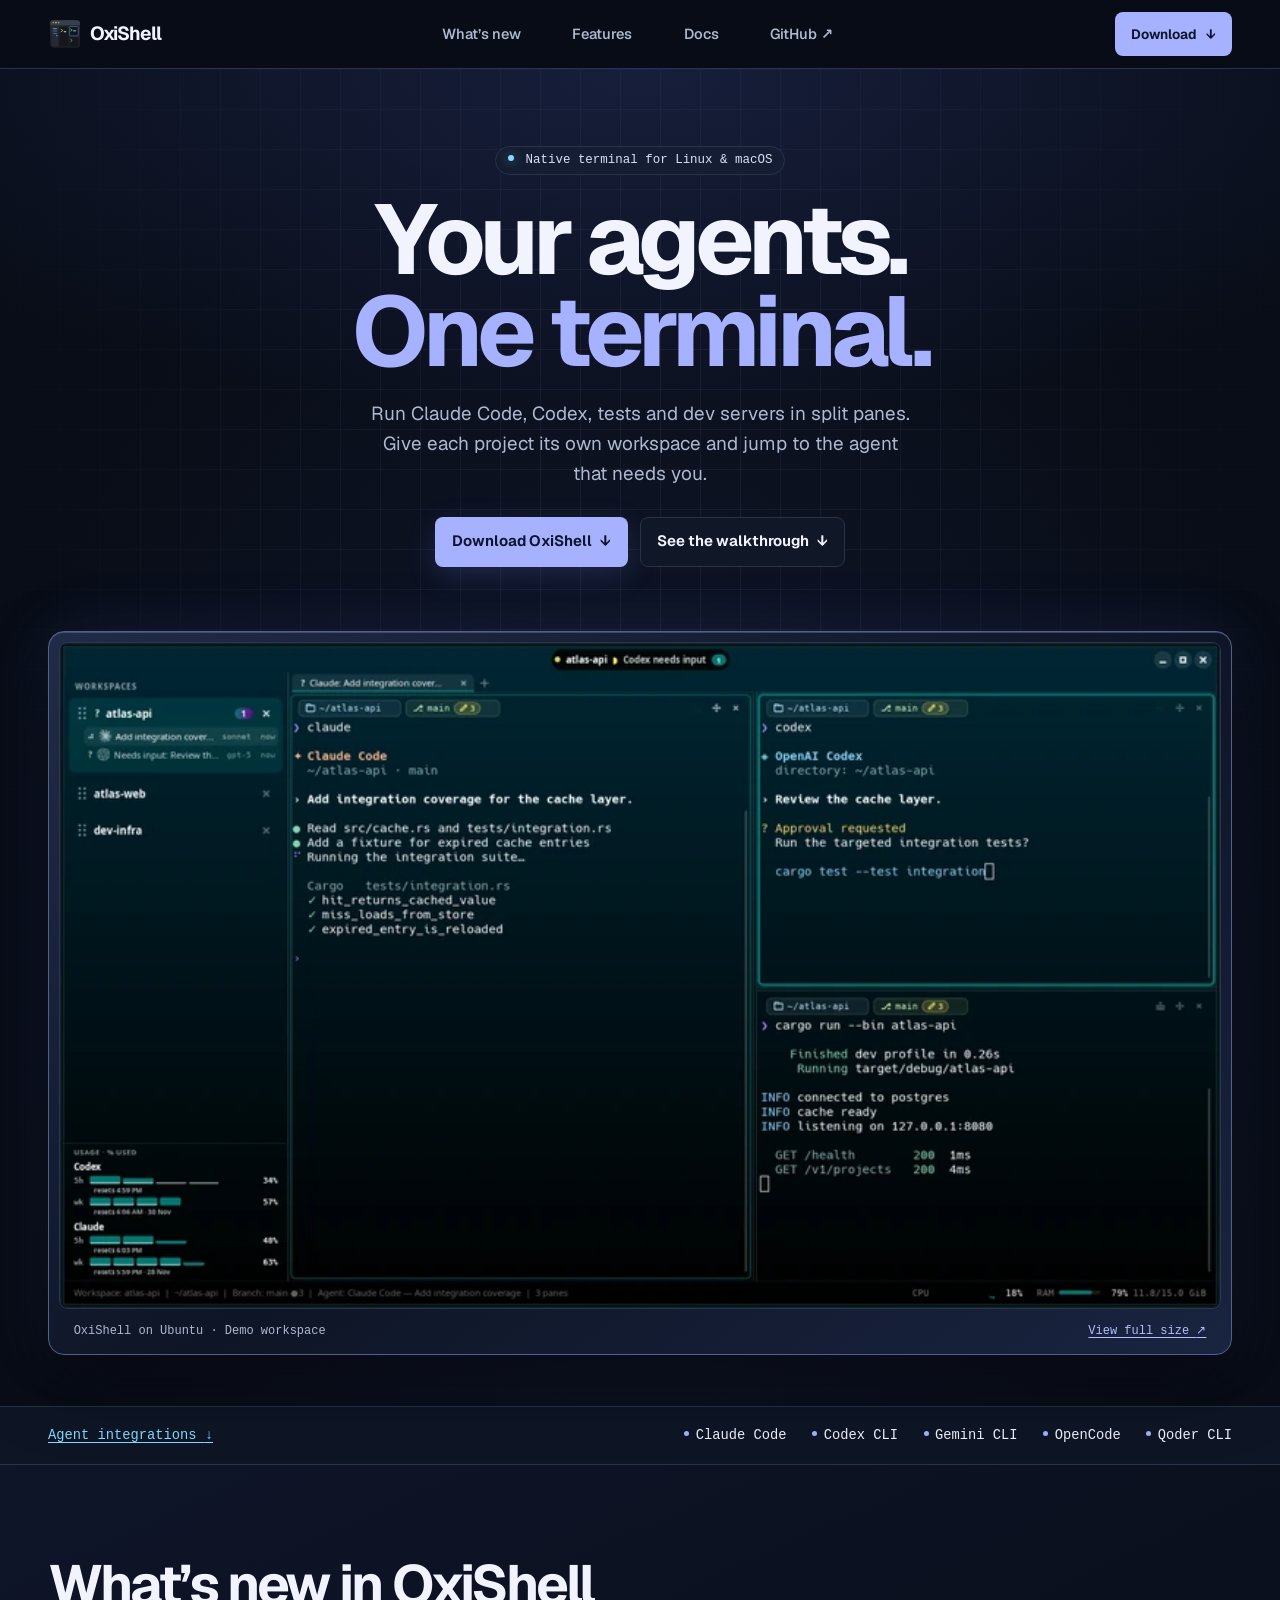
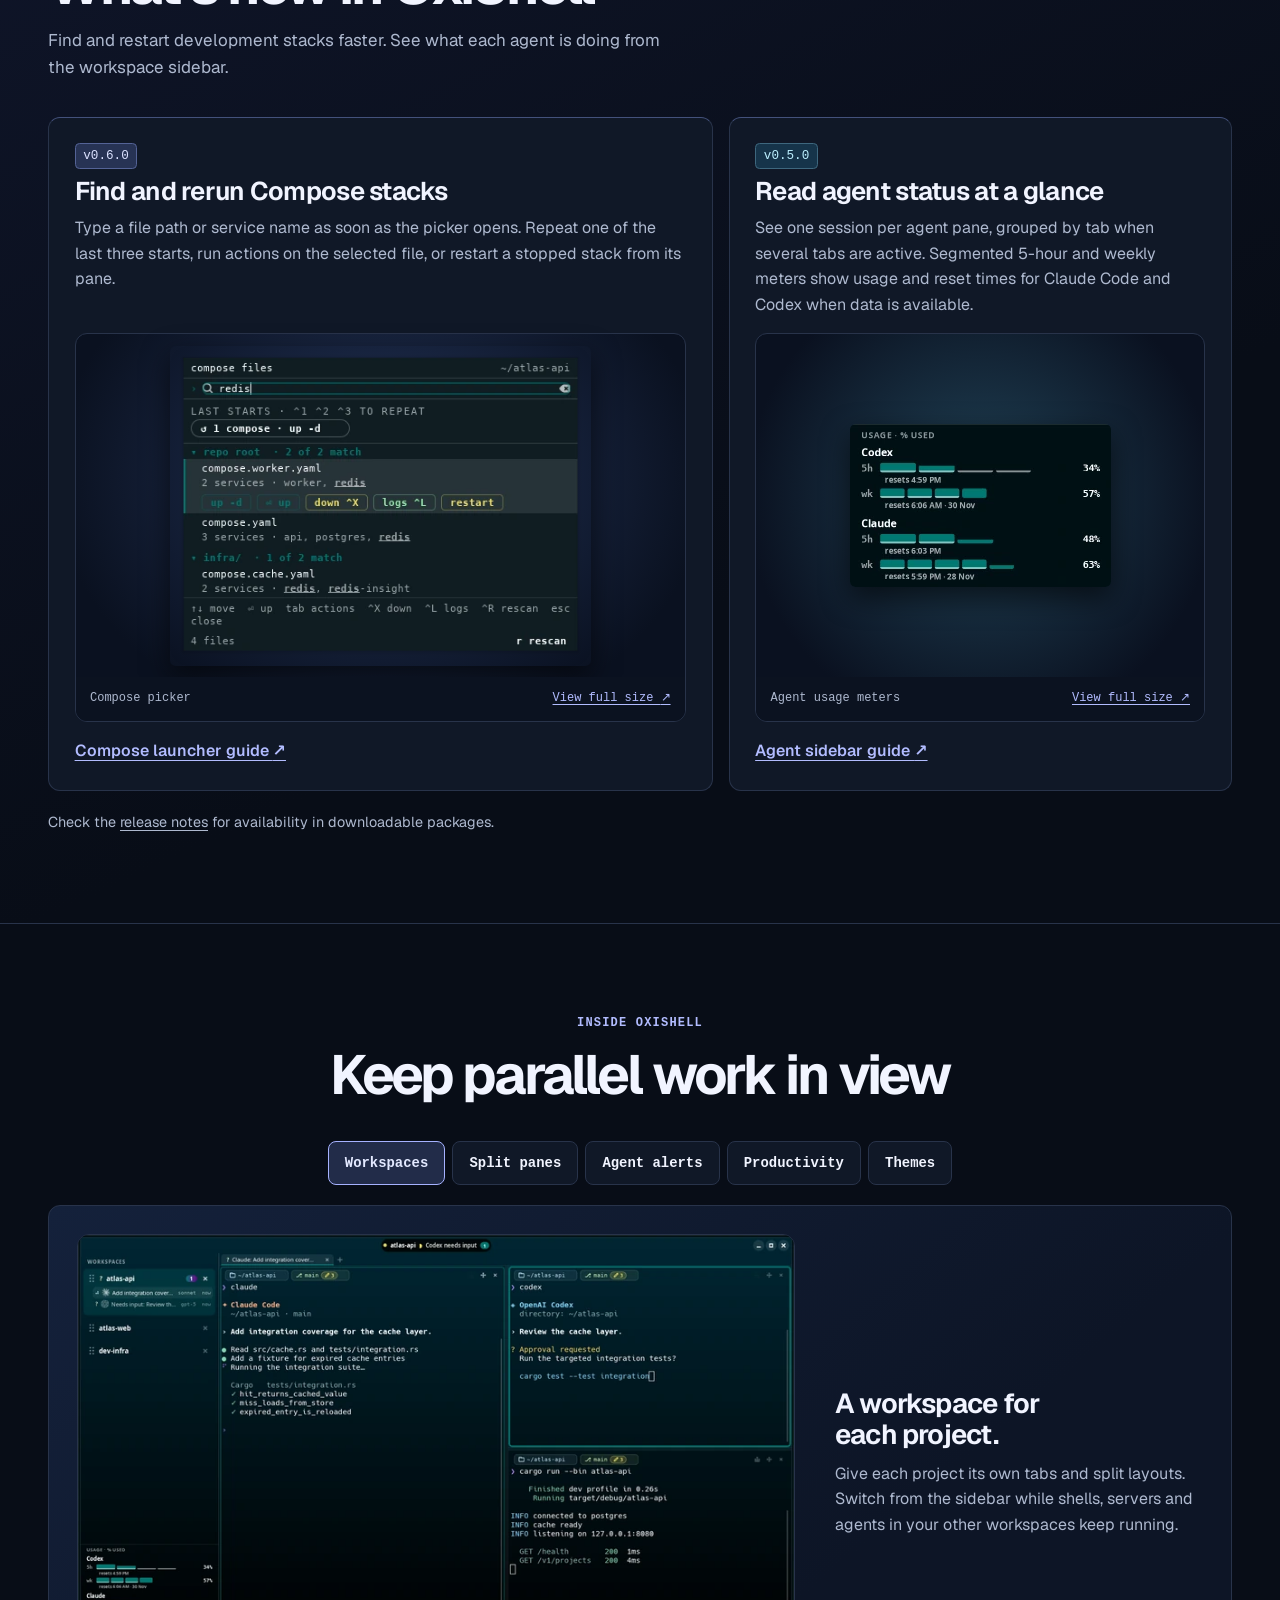
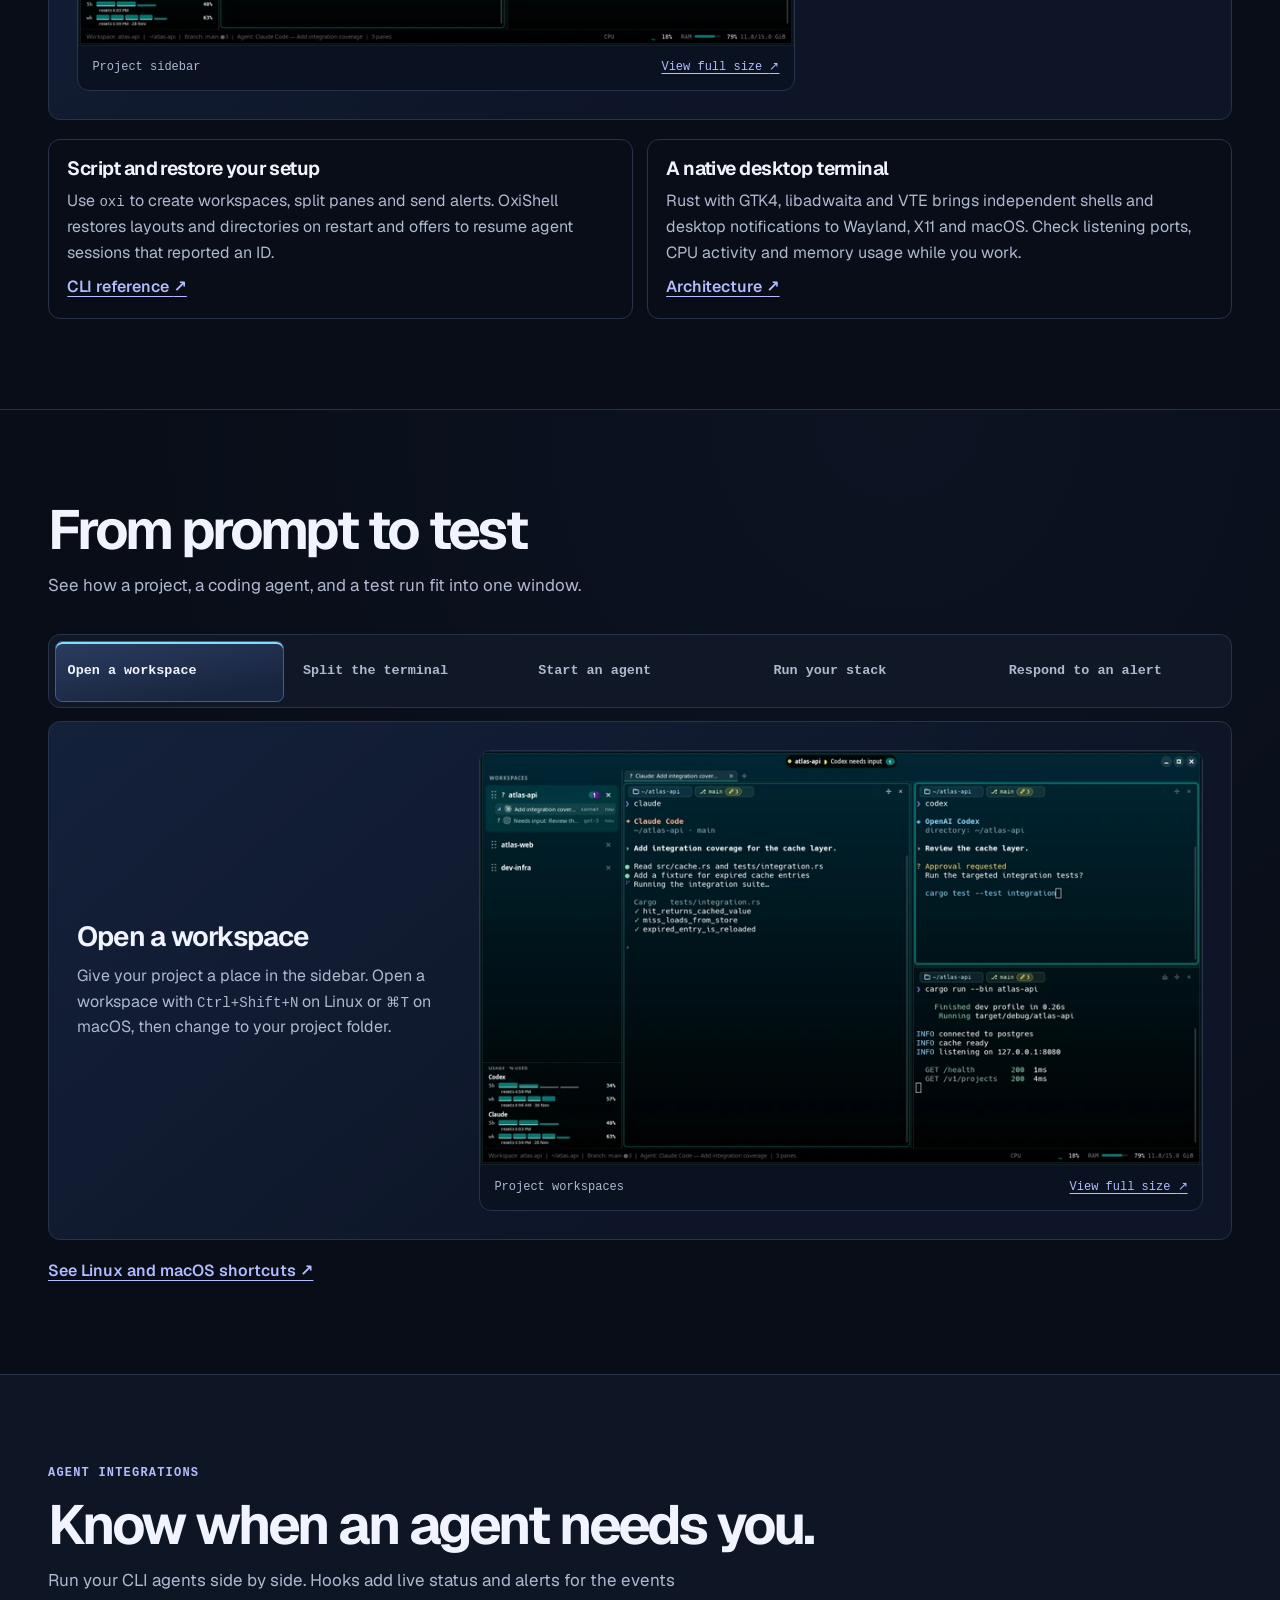
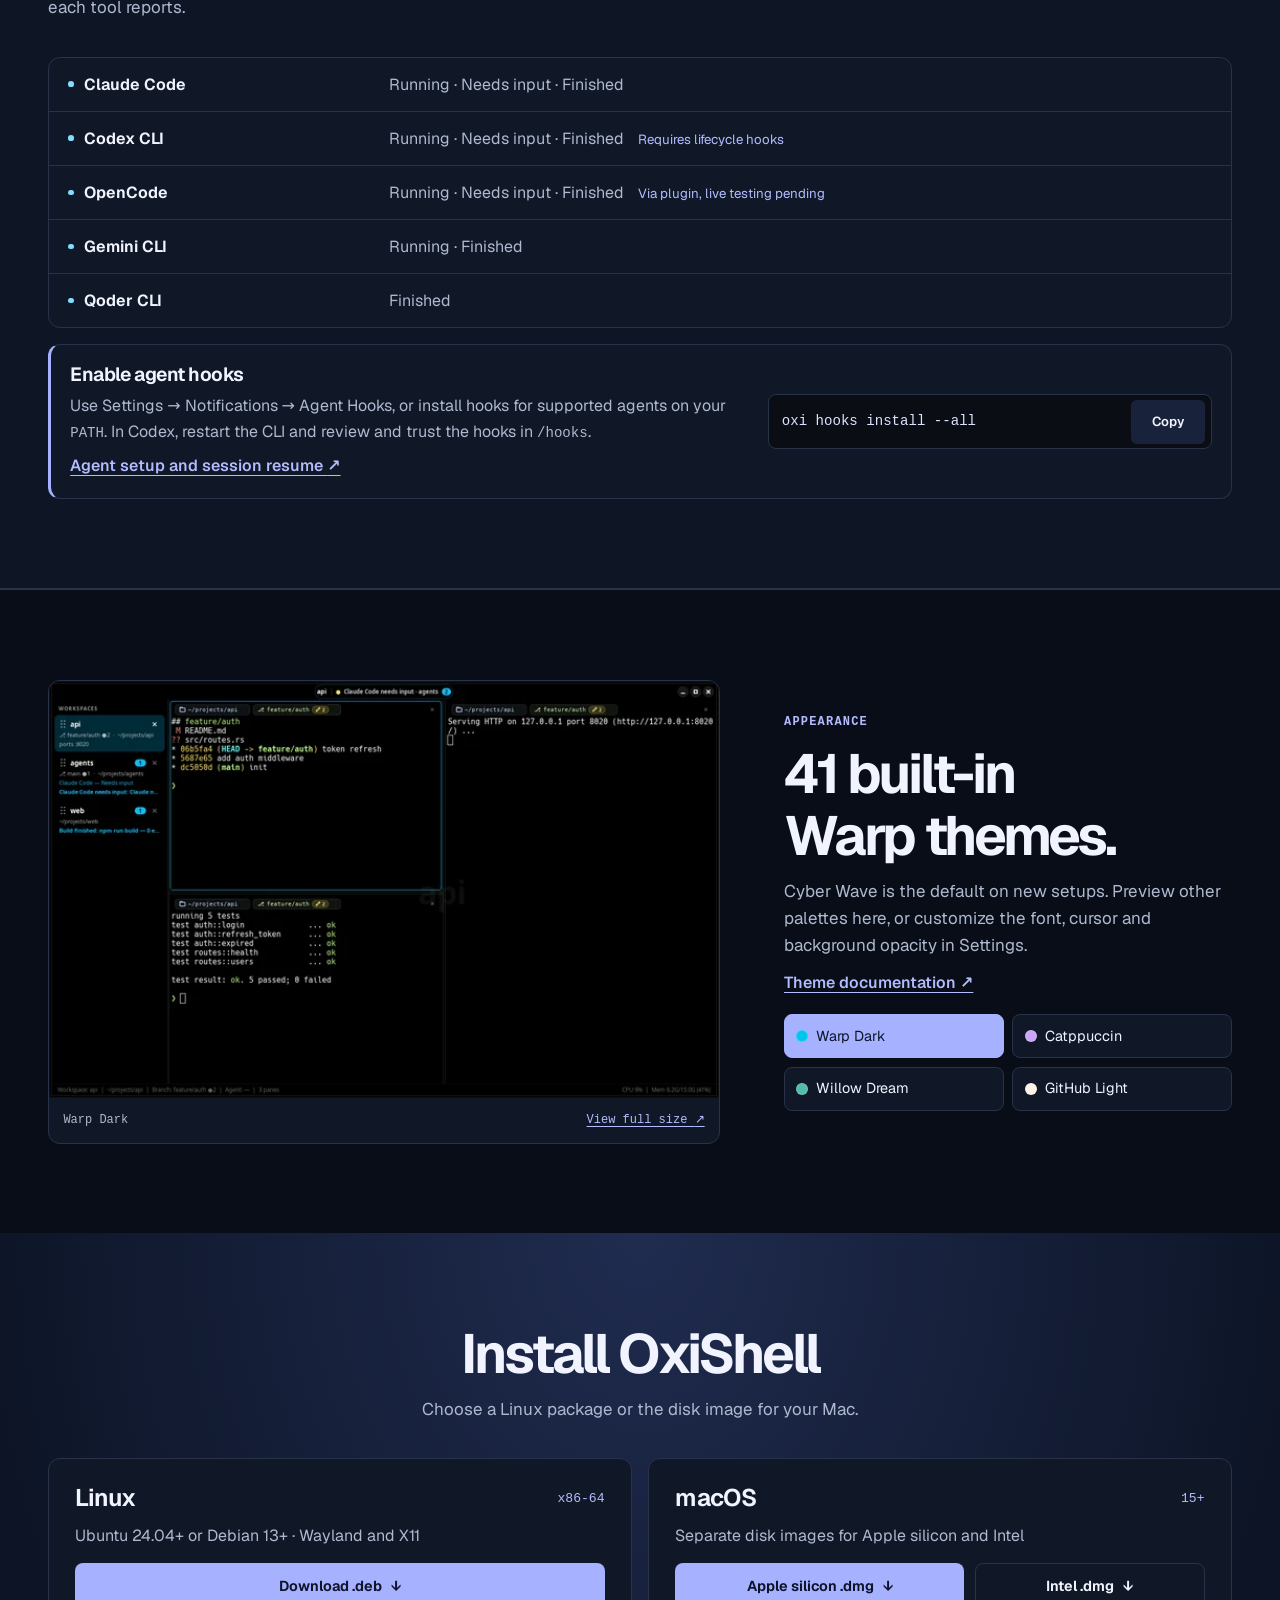
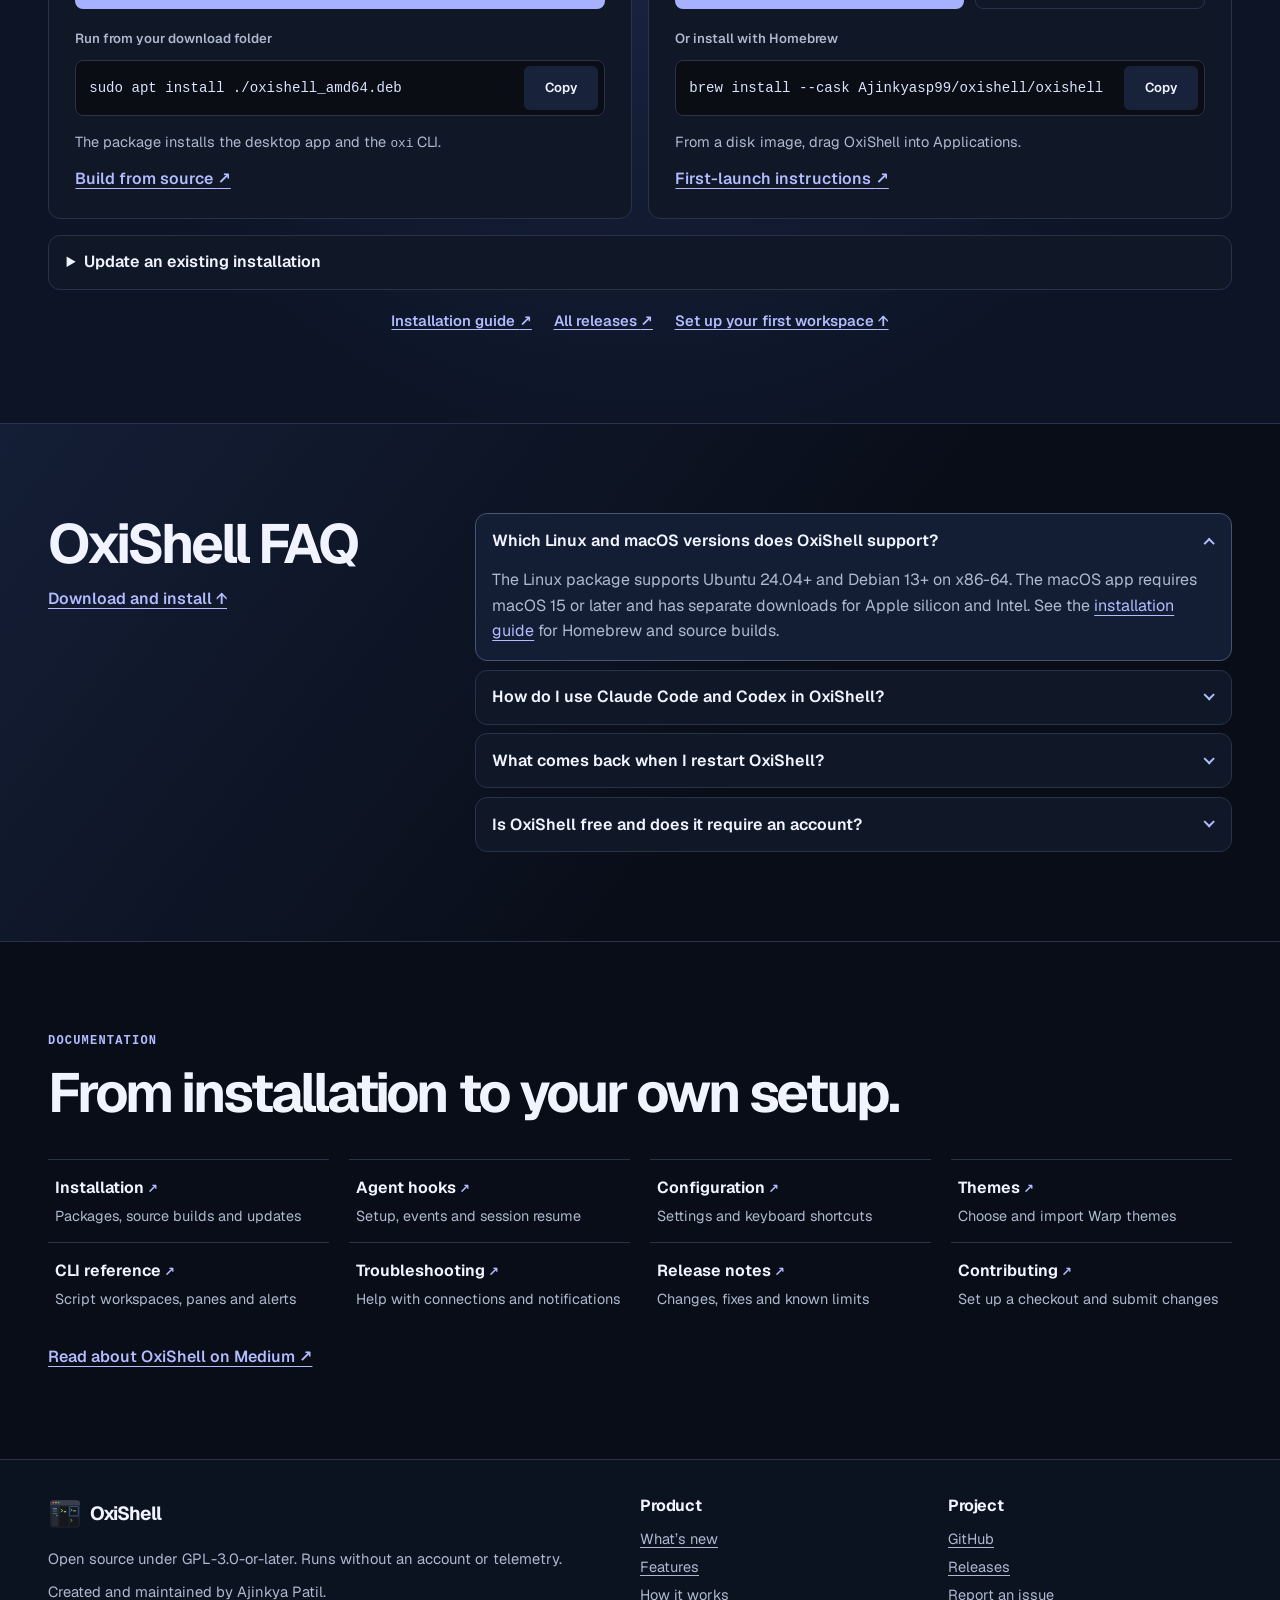
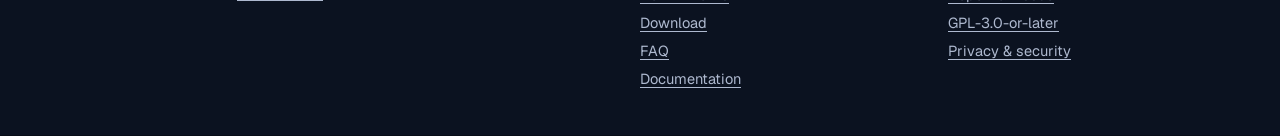
==== commit 2c34434c: "[closes #00]: add file editor" ====
--- a/marketing-website/index.html
+++ b/marketing-website/index.html
@@ -3,9 +3,10 @@
 <head>
   <meta charset="utf-8">
   <meta name="viewport" content="width=device-width, initial-scale=1">
-  <title>OxiShell — Open-source terminal for AI coding agents</title>
-  <meta name="description" content="OxiShell is a native Linux and macOS terminal. Organize project workspaces, run AI coding agents in split panes, and jump to the pane that needs you.">
-  <meta name="theme-color" content="#0b0d11">
+  <title>OxiShell — Terminal for Claude Code and Codex on Linux and macOS</title>
+  <meta name="description" content="OxiShell is a free, open-source terminal for Linux and macOS. Run Claude Code, Codex, and dev servers in split panes with project workspaces and agent alerts.">
+  <meta name="robots" content="max-image-preview:large">
+  <meta name="theme-color" content="#080d17">
   <link rel="canonical" href="https://ajinkyasp99.github.io/oxishell/">
   <meta property="og:type" content="website">
   <meta property="og:site_name" content="OxiShell">
@@ -15,12 +16,12 @@
   <meta property="og:image" content="https://ajinkyasp99.github.io/oxishell/assets/social-preview.jpg">
   <meta property="og:image:width" content="1200">
   <meta property="og:image:height" content="630">
-  <meta property="og:image:alt" content="OxiShell terminal on Ubuntu with a workspace sidebar and independent split panes.">
+  <meta property="og:image:alt" content="OxiShell for Linux and macOS, with a preview of the terminal workspace.">
   <meta name="twitter:card" content="summary_large_image">
   <meta name="twitter:title" content="OxiShell — Your agents. One terminal.">
   <meta name="twitter:description" content="An open-source terminal for project workspaces, split panes and AI coding agents on Linux and macOS.">
   <meta name="twitter:image" content="https://ajinkyasp99.github.io/oxishell/assets/social-preview.jpg">
-  <meta name="twitter:image:alt" content="OxiShell terminal on Ubuntu with a workspace sidebar and independent split panes.">
+  <meta name="twitter:image:alt" content="OxiShell for Linux and macOS, with a preview of the terminal workspace.">
   <link rel="icon" href="./assets/oxishell.svg" type="image/svg+xml">
   <link rel="preload" href="./assets/geist-latin.woff2" as="font" type="font/woff2" crossorigin>
   <link rel="stylesheet" href="./styles.css">
@@ -36,8 +37,14 @@
       "operatingSystem": "Linux, macOS",
       "isAccessibleForFree": true,
       "license": "https://spdx.org/licenses/GPL-3.0-or-later.html",
+      "sameAs": "https://github.com/Ajinkyasp99/oxishell",
       "downloadUrl": "https://github.com/Ajinkyasp99/oxishell/releases/latest",
       "screenshot": "https://ajinkyasp99.github.io/oxishell/assets/hero.webp",
+      "featureList": [
+        "Project workspaces and independent split panes",
+        "Agent status and alerts through CLI hooks",
+        "Docker Compose launcher with file and service search"
+      ],
       "author": {
         "@type": "Person",
         "name": "Ajinkya Patil",
@@ -58,9 +65,8 @@
         OxiShell
       </a>
       <nav class="main-nav" id="main-nav" aria-label="Main navigation">
+        <a href="#whats-new">What’s new</a>
         <a href="#features">Features</a>
-        <a href="#quick-start">How it works</a>
-        <a href="#download">Download</a>
         <a href="#docs">Docs</a>
         <a href="https://github.com/Ajinkyasp99/oxishell">GitHub <span aria-hidden="true">↗</span></a>
       </nav>
@@ -74,57 +80,94 @@
     <section class="hero" aria-labelledby="hero-title">
       <div class="shell">
         <div class="hero-copy">
-          <p class="hero-platform"><span class="status-dot" aria-hidden="true"></span> Open-source terminal for Linux &amp; macOS</p>
+          <p class="hero-platform"><span class="status-dot" aria-hidden="true"></span> Native terminal for Linux &amp; macOS</p>
           <h1 id="hero-title">Your agents. <span>One terminal.</span></h1>
-          <p class="hero-description">Keep your projects in workspaces. Run coding agents, tests and dev servers in split panes, then jump straight to the pane that needs you.</p>
+          <p class="hero-description">Run Claude Code, Codex, tests and dev servers in split panes. Give each project its own workspace and jump to the agent that needs you.</p>
           <div class="actions hero-actions">
             <a class="button button-primary" href="#download">Download OxiShell <span aria-hidden="true">↓</span></a>
-            <a class="button button-secondary" href="https://github.com/Ajinkyasp99/oxishell">View on GitHub <span aria-hidden="true">↗</span></a>
+            <a class="button button-secondary" href="#quick-start">See the walkthrough <span aria-hidden="true">↓</span></a>
           </div>
         </div>
 
         <figure class="media-frame hero-media">
-          <img src="./assets/hero.webp" srcset="./assets/hero-792.webp 792w, ./assets/hero.webp 1320w" sizes="(min-width: 76rem) 1120px, (max-width: 25rem) calc(100vw - 2rem), 92vw" width="1320" height="820" fetchpriority="high" alt="OxiShell on Ubuntu with projects in the sidebar, separate panes for Git, tests and a dev server, and a Claude Code alert.">
+          <img src="./assets/hero.webp" srcset="./assets/hero-792.webp 792w, ./assets/hero.webp 1430w" sizes="(min-width: 80rem) 1160px, calc(94vw - 1.3rem)" width="1430" height="820" fetchpriority="high" alt="OxiShell on Ubuntu with Claude Code, Codex and an API server in split panes, alongside project workspaces and agent usage meters.">
           <figcaption class="media-caption">
-            <span>OxiShell on Ubuntu</span>
+            <span>OxiShell on Ubuntu · Demo workspace</span>
             <a href="./assets/hero.webp" aria-label="View full size — OxiShell workspace screenshot">View full size <span aria-hidden="true">↗</span></a>
           </figcaption>
         </figure>
-
-        <div class="agent-rail">
-          <a href="#agents">Agent integrations <span aria-hidden="true">↓</span></a>
-          <ul>
-            <li>Claude Code</li>
-            <li>Codex CLI</li>
-            <li>OpenCode</li>
-            <li>Gemini CLI</li>
-            <li>Qoder CLI</li>
-          </ul>
-        </div>
-      </div>
-    </section>
-
-    <section class="section" id="features" tabindex="-1" aria-labelledby="features-title">
+      </div>
+    </section>
+
+    <div class="agent-rail">
+      <div class="shell agent-rail-inner">
+        <a href="#agents">Agent integrations <span aria-hidden="true">↓</span></a>
+        <ul>
+          <li>Claude Code</li>
+          <li>Codex CLI</li>
+          <li>Gemini CLI</li>
+          <li>OpenCode</li>
+          <li>Qoder CLI</li>
+        </ul>
+      </div>
+    </div>
+
+    <section class="section release-section" id="whats-new" tabindex="-1" aria-labelledby="release-title">
       <div class="shell">
         <div class="section-heading">
+          <h2 id="release-title">What’s new in OxiShell</h2>
+          <p>Find and restart development stacks faster. See what each agent is doing from the workspace sidebar.</p>
+        </div>
+        <div class="release-grid">
+          <article class="card release-card release-compose">
+            <div class="release-copy">
+              <small class="release-version">v0.6.0</small>
+              <h3>Find and rerun Compose stacks</h3>
+              <p>Type a file path or service name as soon as the picker opens. Repeat one of the last three starts, run actions on the selected file, or restart a stopped stack from its pane.</p>
+            </div>
+            <figure class="media-frame release-art">
+              <img src="./assets/compose-current.webp" width="466" height="354" loading="lazy" decoding="async" alt="The Compose picker filtered by redis, showing recent starts, matching files and actions for the selected file.">
+              <figcaption class="media-caption"><span>Compose picker</span><a href="./assets/compose-current.webp" aria-label="View full size — Compose picker screenshot">View full size <span aria-hidden="true">↗</span></a></figcaption>
+            </figure>
+            <a class="text-link" href="https://github.com/Ajinkyasp99/oxishell/blob/main/docs/COMPOSE_LAUNCHER.md">Compose launcher guide <span aria-hidden="true">↗</span></a>
+          </article>
+          <article class="card release-card release-workspaces">
+            <div class="release-copy">
+              <small class="release-version">v0.5.0</small>
+              <h3>Read agent status at a glance</h3>
+              <p>See one session per agent pane, grouped by tab when several tabs are active. Segmented 5-hour and weekly meters show usage and reset times for Claude Code and Codex when data is available.</p>
+            </div>
+            <figure class="media-frame release-art">
+              <img src="./assets/usage-current.webp" width="261" height="163" loading="lazy" decoding="async" alt="The sidebar usage footer shows segmented 5-hour and weekly meters for Codex and Claude, with example usage and reset times.">
+              <figcaption class="media-caption"><span>Agent usage meters</span><a href="./assets/usage-current.webp" aria-label="View full size — usage meters screenshot">View full size <span aria-hidden="true">↗</span></a></figcaption>
+            </figure>
+            <a class="text-link" href="https://github.com/Ajinkyasp99/oxishell/blob/main/docs/AGENTS.md#sidebar-session-lines">Agent sidebar guide <span aria-hidden="true">↗</span></a>
+          </article>
+        </div>
+        <p class="section-note">Check the <a href="https://github.com/Ajinkyasp99/oxishell/blob/main/docs/RELEASE_NOTES.md">release notes</a> for availability in downloadable packages.</p>
+      </div>
+    </section>
+
+    <section class="section section-border" id="features" tabindex="-1" aria-labelledby="features-title">
+      <div class="shell">
+        <div class="section-heading centered">
           <p class="eyebrow">Inside OxiShell</p>
-          <h2 id="features-title">Keep parallel work in view.</h2>
-          <p>Leave your API server and test watcher running while you move to another project. When an agent needs a decision, use its alert to get back to the right pane.</p>
+          <h2 id="features-title">Keep parallel work in view</h2>
         </div>
 
         <div class="feature-showcase" data-tabs>
           <div class="feature-tabs" data-tab-list="Explore OxiShell features" hidden>
-            <button type="button" id="tab-workspaces" data-panel="feature-workspaces"><strong>Workspaces</strong><span>Keep projects separate</span></button>
-            <button type="button" id="tab-splits" data-panel="feature-splits"><strong>Split panes</strong><span>Work side by side</span></button>
-            <button type="button" id="tab-alerts" data-panel="feature-alerts"><strong>Agent alerts</strong><span>Return when a pane needs you</span></button>
-            <button type="button" id="tab-productivity" data-panel="feature-productivity"><strong>Productivity</strong><span>Find commands and context</span></button>
-            <button type="button" id="tab-themes" data-panel="feature-themes"><strong>Themes</strong><span>Style the whole window</span></button>
+            <button type="button" id="tab-workspaces" data-panel="feature-workspaces">Workspaces</button>
+            <button type="button" id="tab-splits" data-panel="feature-splits">Split panes</button>
+            <button type="button" id="tab-alerts" data-panel="feature-alerts">Agent alerts</button>
+            <button type="button" id="tab-productivity" data-panel="feature-productivity">Productivity</button>
+            <button type="button" id="tab-themes" data-panel="feature-themes">Themes</button>
           </div>
 
           <div class="feature-panels">
             <div class="feature-panel" id="feature-workspaces">
               <figure class="media-frame">
-                <img src="./assets/hero.webp" srcset="./assets/hero-792.webp 792w, ./assets/hero.webp 1320w" sizes="(min-width: 76rem) 740px, (min-width: 51rem) 65vw, 94vw" width="1320" height="820" loading="lazy" decoding="async" alt="The workspace sidebar lists api, agents and web projects, with unread badges and an agent waiting for input.">
+                <img src="./assets/hero.webp" srcset="./assets/hero-792.webp 792w, ./assets/hero.webp 1430w" sizes="(min-width: 80rem) 720px, (min-width: 51rem) 60vw, calc(100vw - 4rem)" width="1430" height="820" loading="lazy" decoding="async" alt="The workspace sidebar lists Atlas API, Atlas Web and Dev Infra, with separate Claude Code and Codex session lines.">
                 <figcaption class="media-caption"><span>Project sidebar</span><a href="./assets/hero.webp" aria-label="View full size — workspace screenshot">View full size <span aria-hidden="true">↗</span></a></figcaption>
               </figure>
               <div class="panel-copy">
@@ -135,8 +178,8 @@
 
             <div class="feature-panel" id="feature-splits">
               <figure class="media-frame">
-                <img src="./assets/usage.webp" width="1320" height="820" loading="lazy" decoding="async" alt="Codex and Claude Code open in adjacent terminal panes, with usage details in the sidebar.">
-                <figcaption class="media-caption"><span>Independent terminal panes</span><a href="./assets/usage.webp" aria-label="View full size — split panes screenshot">View full size <span aria-hidden="true">↗</span></a></figcaption>
+                <img src="./assets/splits-current.webp" width="1148" height="755" loading="lazy" decoding="async" alt="Claude Code runs on the left, while Codex and an API server run in stacked panes on the right.">
+                <figcaption class="media-caption"><span>Independent terminal panes</span><a href="./assets/splits-current.webp" aria-label="View full size — split panes screenshot">View full size <span aria-hidden="true">↗</span></a></figcaption>
               </figure>
               <div class="panel-copy">
                 <h3>Keep the run alongside the edit.</h3>
@@ -183,11 +226,6 @@
         </div>
 
         <div class="tool-grid">
-          <article class="card tool-card">
-            <h3>Start a Compose stack</h3>
-            <p>Find a project’s Compose files, start services or follow logs in a pane, and manage running services from the stack bar.</p>
-            <a class="text-link" href="https://github.com/Ajinkyasp99/oxishell/blob/main/docs/COMPOSE_LAUNCHER.md">Compose launcher guide <span aria-hidden="true">↗</span></a>
-          </article>
           <article class="card tool-card">
             <h3>Script and restore your setup</h3>
             <p>Use <code>oxi</code> to create workspaces, split panes and send alerts. OxiShell restores layouts and directories on restart and offers to resume agent sessions that reported an ID.</p>
@@ -199,24 +237,77 @@
             <a class="text-link" href="https://github.com/Ajinkyasp99/oxishell/blob/main/docs/ARCHITECTURE.md">Architecture <span aria-hidden="true">↗</span></a>
           </article>
         </div>
-        <p class="section-note">Features reflect the current project. Check the <a href="https://github.com/Ajinkyasp99/oxishell/blob/main/docs/RELEASE_NOTES.md">release notes</a> for availability in downloadable packages.</p>
-      </div>
-    </section>
-
-    <section class="section section-border" id="quick-start" tabindex="-1" aria-labelledby="workflow-title">
-      <div class="shell">
-        <div class="section-heading centered">
-          <p class="eyebrow">How it works</p>
-          <h2 id="workflow-title">Take a project from prompt to test.</h2>
-          <p>Set up a workspace once and keep the tools you need within reach.</p>
-        </div>
-        <ol class="workflow">
-          <li><h3>Open a workspace</h3><p>Start in a project folder with <kbd>Ctrl+Shift+N</kbd> on Linux or <kbd>⌘T</kbd> on macOS.</p></li>
-          <li><h3>Split the terminal</h3><p>Split right with <kbd>Ctrl+Shift+E</kbd> or <kbd>⌘D</kbd>. Add more panes as needed.</p></li>
-          <li><h3>Start an agent</h3><p>Launch your coding agent from its own shell and enable hooks once for status and alerts.</p></li>
-          <li><h3>Run tests or a server</h3><p>Keep a watcher, dev server or Compose stack running in another pane.</p></li>
-          <li><h3>Return to an alert</h3><p>Open a notification to reach its pane and respond when input is needed.</p></li>
-        </ol>
+      </div>
+    </section>
+
+    <section class="section section-border workflow-section" id="quick-start" tabindex="-1" aria-labelledby="workflow-title">
+      <div class="shell">
+        <div class="section-heading">
+          <h2 id="workflow-title">From prompt to test</h2>
+          <p>See how a project, a coding agent, and a test run fit into one window.</p>
+        </div>
+        <div class="workflow" data-tabs>
+          <div class="workflow-tabs" data-tab-list="Walk through an OxiShell project" hidden>
+            <button type="button" id="step-workspace" data-panel="workflow-workspace">Open a workspace</button>
+            <button type="button" id="step-split" data-panel="workflow-split">Split the terminal</button>
+            <button type="button" id="step-agent" data-panel="workflow-agent">Start an agent</button>
+            <button type="button" id="step-run" data-panel="workflow-run">Run your stack</button>
+            <button type="button" id="step-alert" data-panel="workflow-alert">Respond to an alert</button>
+          </div>
+          <div class="workflow-panels">
+            <div class="workflow-panel feature-panel" id="workflow-workspace">
+              <div class="panel-copy">
+                <h3>Open a workspace</h3>
+                <p>Give your project a place in the sidebar. Open a workspace with <kbd>Ctrl+Shift+N</kbd> on Linux or <kbd>⌘T</kbd> on macOS, then change to your project folder.</p>
+              </div>
+              <figure class="media-frame">
+                <img src="./assets/hero-792.webp" width="792" height="454" loading="lazy" decoding="async" alt="The Atlas API workspace is selected in the OxiShell project sidebar.">
+                <figcaption class="media-caption"><span>Project workspaces</span><a href="./assets/hero.webp" aria-label="View full size — project workspaces screenshot">View full size <span aria-hidden="true">↗</span></a></figcaption>
+              </figure>
+            </div>
+            <div class="workflow-panel feature-panel" id="workflow-split">
+              <div class="panel-copy">
+                <h3>Split the terminal</h3>
+                <p>Split right with <kbd>Ctrl+Shift+E</kbd> on Linux or <kbd>⌘D</kbd> on macOS. Keep a test watcher or a dev server in a separate shell next to your agent.</p>
+              </div>
+              <figure class="media-frame">
+                <img src="./assets/splits-current.webp" width="1148" height="755" loading="lazy" decoding="async" alt="Independent OxiShell panes for Claude Code, Codex and the Atlas API server.">
+                <figcaption class="media-caption"><span>Split panes</span><a href="./assets/splits-current.webp" aria-label="View full size — split panes workflow screenshot">View full size <span aria-hidden="true">↗</span></a></figcaption>
+              </figure>
+            </div>
+            <div class="workflow-panel feature-panel" id="workflow-agent">
+              <div class="panel-copy">
+                <h3>Start an agent</h3>
+                <p>Run <code>claude</code> or <code>codex</code> in a pane after installing the CLI. OxiShell can show usage and reset times in the sidebar when the agent reports that data.</p>
+                <a class="text-link" href="#agents">Set up agent hooks <span aria-hidden="true">↓</span></a>
+              </div>
+              <figure class="media-frame workflow-detail">
+                <img src="./assets/usage-current.webp" width="261" height="163" loading="lazy" decoding="async" alt="Example Claude Code and Codex usage meters in the OxiShell sidebar.">
+                <figcaption class="media-caption"><span>Agent usage</span><a href="./assets/usage-current.webp" aria-label="View full size — agent usage workflow screenshot">View full size <span aria-hidden="true">↗</span></a></figcaption>
+              </figure>
+            </div>
+            <div class="workflow-panel feature-panel" id="workflow-run">
+              <div class="panel-copy">
+                <h3>Run your stack</h3>
+                <p>Open the Compose picker with <kbd>Ctrl+Shift+L</kbd> on Linux or <kbd>⇧⌘L</kbd> on macOS. Type a filename or service name, select the file, and choose <code>up -d</code> to start it in the background.</p>
+              </div>
+              <figure class="media-frame workflow-detail">
+                <img src="./assets/compose-current.webp" width="466" height="354" loading="lazy" decoding="async" alt="The Compose picker lists matching Redis stacks and commands for the selected file.">
+                <figcaption class="media-caption"><span>Compose picker</span><a href="./assets/compose-current.webp" aria-label="View full size — Compose workflow screenshot">View full size <span aria-hidden="true">↗</span></a></figcaption>
+              </figure>
+            </div>
+            <div class="workflow-panel feature-panel" id="workflow-alert">
+              <div class="panel-copy">
+                <h3>Respond to an alert</h3>
+                <p>When an agent hook reports that it needs input, open the notification to focus its pane and respond.</p>
+              </div>
+              <figure class="media-frame">
+                <img src="./assets/notifications.webp" width="1320" height="820" loading="lazy" decoding="async" alt="The OxiShell Notifications panel shows an agent waiting for permission.">
+                <figcaption class="media-caption"><span>Notifications panel</span><a href="./assets/notifications.webp" aria-label="View full size — notifications workflow screenshot">View full size <span aria-hidden="true">↗</span></a></figcaption>
+              </figure>
+            </div>
+          </div>
+        </div>
         <a class="text-link workflow-link" href="https://github.com/Ajinkyasp99/oxishell#keyboard-shortcuts">See Linux and macOS shortcuts <span aria-hidden="true">↗</span></a>
       </div>
     </section>
@@ -246,7 +337,6 @@
             <button type="button" data-copy="hooks-command" aria-describedby="hooks-command" hidden>Copy</button>
           </div>
         </div>
-        <p class="section-note">Claude Code and Codex can also show local 5-hour and weekly usage when the CLI provides that data.</p>
       </div>
     </section>
 
@@ -256,7 +346,7 @@
           <div class="section-heading theme-heading">
             <p class="eyebrow">Appearance</p>
             <h2 id="themes-title">41 built-in Warp themes.</h2>
-            <p>See how the same workspace looks in a different palette. Customize the font, cursor and background opacity in Settings.</p>
+            <p>Cyber Wave is the default on new setups. Preview other palettes here, or customize the font, cursor and background opacity in Settings.</p>
             <a class="text-link" href="https://github.com/Ajinkyasp99/oxishell/blob/main/docs/THEMES.md">Theme documentation <span aria-hidden="true">↗</span></a>
           </div>
           <div class="theme-tabs" data-tab-list="Preview OxiShell themes" hidden>
@@ -298,8 +388,7 @@
     <section class="section download-section" id="download" tabindex="-1" aria-labelledby="download-title">
       <div class="shell">
         <div class="section-heading centered">
-          <p class="eyebrow">Download</p>
-          <h2 id="download-title">Get OxiShell for your desktop.</h2>
+          <h2 id="download-title">Install OxiShell</h2>
           <p>Choose a Linux package or the disk image for your Mac.</p>
         </div>
         <div class="download-grid">
@@ -352,6 +441,33 @@
       </div>
     </section>
 
+    <section class="section section-border faq-section" id="faq" tabindex="-1" aria-labelledby="faq-title">
+      <div class="shell faq-layout">
+        <div class="section-heading">
+          <h2 id="faq-title">OxiShell FAQ</h2>
+          <a class="text-link" href="#download">Download and install <span aria-hidden="true">↑</span></a>
+        </div>
+        <div class="faq-list">
+          <details open>
+            <summary>Which Linux and macOS versions does OxiShell support?</summary>
+            <p>The Linux package supports Ubuntu 24.04+ and Debian 13+ on x86-64. The macOS app requires macOS 15 or later and has separate downloads for Apple silicon and Intel. See the <a href="https://github.com/Ajinkyasp99/oxishell/blob/main/docs/INSTALL.md">installation guide</a> for Homebrew and source builds.</p>
+          </details>
+          <details>
+            <summary>How do I use Claude Code and Codex in OxiShell?</summary>
+            <p>Install the agent CLIs separately and run each in its own pane. Enable <a href="#agents">agent hooks</a> for status and alerts. For Codex, restart the CLI and review and trust the hooks in <code>/hooks</code>.</p>
+          </details>
+          <details>
+            <summary>What comes back when I restart OxiShell?</summary>
+            <p>With session restore enabled, OxiShell reopens your workspace layouts and working directories. For a pane whose agent reported a session ID, choose its resume action, such as <strong>Resume Codex session</strong>. <a href="https://github.com/Ajinkyasp99/oxishell/blob/main/docs/AGENTS.md#session-resume">See how session resume works.</a></p>
+          </details>
+          <details>
+            <summary>Is OxiShell free and does it require an account?</summary>
+            <p>OxiShell is free and open source under GPL-3.0-or-later. The app runs without an OxiShell account or telemetry. The CLI agents you choose may have their own sign-in requirements.</p>
+          </details>
+        </div>
+      </div>
+    </section>
+
     <section class="section section-border" id="docs" tabindex="-1" aria-labelledby="docs-title">
       <div class="shell">
         <div class="section-heading">
@@ -372,17 +488,6 @@
       </div>
     </section>
 
-    <section class="shell final-section" aria-labelledby="final-title">
-      <div class="card final-card">
-        <p class="eyebrow">Free and open source</p>
-        <h2 id="final-title">Make room for your next build.</h2>
-        <p>Keep the shell, the agent and the test run in view. OxiShell works without an account or telemetry and is licensed under GPL-3.0-or-later.</p>
-        <div class="actions">
-          <a class="button button-primary" href="#download">Download OxiShell <span aria-hidden="true">↓</span></a>
-          <a class="button button-secondary" href="https://github.com/Ajinkyasp99/oxishell">View on GitHub <span aria-hidden="true">↗</span></a>
-        </div>
-      </div>
-    </section>
   </main>
 
   <footer class="site-footer">
@@ -392,13 +497,16 @@
           <img src="./assets/oxishell.svg" width="34" height="34" alt="">
           OxiShell
         </a>
+        <p>Open source under GPL-3.0-or-later. Runs without an account or telemetry.</p>
         <p>Created and maintained by <a href="https://github.com/Ajinkyasp99">Ajinkya Patil</a>.</p>
       </div>
       <nav aria-label="Product links">
         <h2>Product</h2>
+        <a href="#whats-new">What’s new</a>
         <a href="#features">Features</a>
         <a href="#quick-start">How it works</a>
         <a href="#download">Download</a>
+        <a href="#faq">FAQ</a>
         <a href="#docs">Documentation</a>
       </nav>
       <nav aria-label="Project links">
--- a/marketing-website/styles.css
+++ b/marketing-website/styles.css
@@ -8,16 +8,16 @@
 
 :root {
   color-scheme: dark;
-  --canvas: #0b0d11;
-  --surface: #13171f;
-  --surface-raised: #1a202b;
-  --line: #2b3242;
-  --text: #f0f2f9;
-  --muted: #b2bbcb;
-  --accent: #a4b4ff;
-  --primary: #8da2fb;
-  --primary-hover: #acbcff;
-  --cyan: #8ddfcf;
+  --canvas: #080d17;
+  --surface: #101827;
+  --surface-raised: #18233b;
+  --line: #28334a;
+  --text: #f1f4ff;
+  --muted: #aeb9cf;
+  --accent: #b2bcff;
+  --primary: #a6b2ff;
+  --primary-hover: #c4ccff;
+  --cyan: #82dcff;
   --mono: ui-monospace, SFMono-Regular, Consolas, "Liberation Mono", monospace;
   --radius: .75rem;
   font-family: Geist, system-ui, sans-serif;
@@ -41,7 +41,7 @@
 
 :focus-visible { outline: 3px solid var(--accent); outline-offset: 4px; }
 
-.shell { width: min(70rem, 100% - clamp(2rem, 8vw, 6rem)); margin-inline: auto; }
+.shell { width: min(74rem, 100% - clamp(2rem, 6vw, 6rem)); margin-inline: auto; }
 .visually-hidden, .skip-link:not(:focus) {
   position: absolute;
   width: 1px;
@@ -67,7 +67,8 @@
   z-index: 3;
   top: 0;
   border-bottom: 1px solid var(--line);
-  background: var(--canvas);
+  background: #080d17f5;
+  backdrop-filter: blur(12px);
 }
 .nav-bar, .main-nav {
   display: flex;
@@ -76,6 +77,7 @@
   gap: .75rem;
 }
 .nav-bar { min-height: 4.25rem; }
+.main-nav { justify-content: center; gap: clamp(.7rem, 2.6vw, 2.1rem); }
 .brand {
   display: inline-flex;
   align-items: center;
@@ -146,27 +148,42 @@
 .button-secondary { background: var(--surface); border-color: var(--line); }
 .button-secondary:hover { background: var(--surface-raised); border-color: #6877a2; }
 .button:active { transform: translateY(1px); }
-.header-download { min-height: 2.75rem; padding-inline: .8rem; font-size: .85rem; }
+.header-download { min-height: 2.75rem; padding-inline: .95rem; font-size: .85rem; }
 .text-link { color: var(--accent); font-weight: 575; }
 .text-link:hover { color: var(--text); }
 
 .hero {
-  background: radial-gradient(ellipse 78% 35rem at 50% 15rem, #202945 0%, #141a2a 47%, transparent 100%);
+  position: relative;
+  isolation: isolate;
+  padding-bottom: clamp(1.7rem, 4vw, 3.25rem);
+  background:
+    radial-gradient(ellipse at 50% 65%, #2b37693d, transparent 72%),
+    radial-gradient(ellipse 90% 29rem at 50% 0%, #2029529c, transparent 76%),
+    var(--canvas);
+}
+.hero::before {
+  position: absolute;
+  z-index: -1;
+  inset: 0;
+  content: "";
+  background-image: linear-gradient(#a6b2ff12 1px, transparent 1px), linear-gradient(90deg, #a6b2ff12 1px, transparent 1px);
+  background-position: center top;
+  background-size: 2.5rem 2.5rem;
+  mask-image: radial-gradient(ellipse at 50% 33%, #000 12%, transparent 83%);
 }
 .hero-copy {
   display: grid;
   justify-items: center;
   text-align: center;
-  padding-block: clamp(2.4rem, 4vw, 3.25rem) clamp(1.85rem, 3vw, 2.45rem);
+  padding-block: clamp(3rem, 6vw, 5.25rem) clamp(2.4rem, 5vw, 4.35rem);
 }
 .hero-platform {
   padding: .32rem .75rem;
   border: 1px solid var(--line);
   border-radius: 2rem;
-  background: #171e2c;
+  background: #141d31;
   color: #dbe2f7;
-  font-size: .82rem;
-  font-weight: 600;
+  font: 500 .78rem/1.4 var(--mono);
 }
 .status-dot {
   display: inline-block;
@@ -176,18 +193,20 @@
   border-radius: 50%;
   vertical-align: .12em;
   background: var(--cyan);
+  box-shadow: 0 0 .65rem #82dcff8c;
 }
 h1 {
-  margin-top: .95rem;
-  font-size: clamp(2.65rem, 7vw, 4.65rem);
-  font-weight: 690;
-  line-height: 1.02;
-  letter-spacing: -.068em;
-}
-h1 span { color: var(--accent); }
-.hero-description { margin-top: 1rem; max-width: 42rem; color: var(--muted); font-size: clamp(1rem, 1.6vw, 1.18rem); text-wrap: pretty; }
-.hero-actions { justify-content: center; margin-top: 1.3rem; }
-.hero-actions .button { min-width: 10.7rem; }
+  margin-top: 1.15rem;
+  font-size: clamp(3rem, 7.7vw, 6.65rem);
+  font-weight: 710;
+  line-height: .93;
+  letter-spacing: -.057em;
+}
+h1 span { display: block; color: var(--primary); }
+.hero-description { margin-top: 1.35rem; max-width: 34rem; color: var(--muted); font-size: clamp(1rem, 1.6vw, 1.18rem); text-wrap: pretty; }
+.hero-actions { justify-content: center; margin-top: 1.7rem; }
+.hero-actions .button { min-width: 10.7rem; min-height: 3.15rem; }
+.hero-actions .button-primary { box-shadow: 0 .55rem 1.8rem #778bff2c; }
 .media-frame {
   position: relative;
   min-width: 0;
@@ -212,23 +231,30 @@
 }
 .media-caption a { color: var(--accent); }
 .media-frame:hover .media-caption a { color: var(--text); }
-.hero-media { box-shadow: 0 1.2rem 4rem #0008; }
+.hero-media {
+  padding: clamp(.25rem, .8vw, .65rem) clamp(.25rem, .8vw, .65rem) 0;
+  border-color: #53608a;
+  border-radius: 1rem;
+  background: linear-gradient(145deg, #202b47, #0e1526 53%, #192440);
+  box-shadow: 0 1.8rem 4rem #0009, 0 0 4rem #6b79ff24, inset 0 1px #b2bcff40;
+}
+.hero-media img { border: 1px solid #293653; border-radius: .55rem; }
 
 .agent-rail {
+  border-block: 1px solid var(--line);
+  background: #0e1626;
+}
+.agent-rail-inner {
   display: flex;
   align-items: baseline;
   justify-content: space-between;
   flex-wrap: wrap;
-  gap: .65rem 1.4rem;
-  margin-top: clamp(1.2rem, 3vw, 2rem);
-  padding: .75rem 1rem;
-  border: 1px solid var(--line);
-  border-radius: var(--radius);
-  background: var(--surface);
-  color: var(--muted);
-  font-size: .89rem;
-}
-.agent-rail > a { color: var(--accent); font-weight: 600; }
+  gap: .65rem 1.5rem;
+  padding-block: 1.05rem;
+  color: var(--text);
+  font: 500 .86rem/1.7 var(--mono);
+}
+.agent-rail-inner > a { color: var(--cyan); }
 .agent-rail ul { display: flex; flex-wrap: wrap; gap: .35rem clamp(.7rem, 2.2vw, 1.6rem); margin: 0; padding: 0; list-style: none; }
 .agent-rail li::before {
   content: "";
@@ -241,7 +267,7 @@
   vertical-align: .16em;
 }
 
-.section { padding-block: clamp(3rem, 7vw, 6rem); }
+.section { padding-block: clamp(3.3rem, 7vw, 6rem); }
 .section-border { border-top: 1px solid var(--line); }
 .section-heading { display: grid; justify-items: start; gap: .7rem; margin-bottom: clamp(1.4rem, 3vw, 2.2rem); }
 .section-heading.centered { justify-items: center; text-align: center; }
@@ -253,19 +279,60 @@
   letter-spacing: .1em;
   text-transform: uppercase;
 }
-h2 { font-size: clamp(1.85rem, 4vw, 3.15rem); font-weight: 660; letter-spacing: -.062em; }
+h2 { font-size: clamp(2rem, 4.3vw, 3.5rem); font-weight: 680; letter-spacing: -.054em; }
 h3 { font-size: 1.2rem; font-weight: 650; letter-spacing: -.028em; }
 .section-heading > p:not(.eyebrow) { max-width: 40rem; color: var(--muted); font-size: 1.06rem; text-wrap: pretty; }
 .section-note { margin-top: 1.25rem; color: var(--muted); font-size: .9rem; }
 
 .card { border: 1px solid var(--line); border-radius: var(--radius); background: var(--surface); }
+.release-section { background: linear-gradient(155deg, #0f1529, var(--canvas) 65%); }
+.release-grid { display: grid; grid-template-columns: minmax(0, 1.32fr) minmax(0, 1fr); gap: 1rem; }
+.release-card {
+  display: grid;
+  grid-template-rows: subgrid;
+  grid-row: span 3;
+  gap: 1rem;
+  min-width: 0;
+  padding: clamp(.9rem, 2.5vw, 1.6rem);
+  border-top-color: #43517b;
+}
+.release-copy { display: grid; align-content: start; justify-items: start; gap: .55rem; }
+.release-version {
+  padding: .18rem .48rem;
+  border: 1px solid #546396;
+  border-radius: .28rem;
+  background: #273354;
+  color: #dce2ff;
+  font: .79rem/1.4 var(--mono);
+}
+.release-workspaces .release-version { border-color: #3e677e; background: #16344a; color: #bcf0ff; }
+.release-copy h3 { font-size: clamp(1.25rem, 2vw, 1.6rem); }
+.release-copy p { color: var(--muted); }
+.release-card > .text-link { justify-self: start; align-self: end; }
+.release-art {
+  display: grid;
+  grid-template-rows: 1fr auto;
+  min-height: 0;
+  background: radial-gradient(ellipse at 50% 37%, #25365c, #0a1120 76%);
+}
+.release-workspaces .release-art { background: radial-gradient(ellipse at 50% 42%, #214357, #0a1120 74%); }
+.release-art img {
+  place-self: center;
+  width: auto;
+  max-width: calc(100% - 1.25rem);
+  max-height: 20rem;
+  margin-block: .7rem;
+  border-radius: .35rem;
+  box-shadow: 0 .65rem 1.7rem #0009;
+}
+.release-art .media-caption { background: #0b1220; border-radius: 0 0 calc(var(--radius) - 1px) calc(var(--radius) - 1px); }
+
 .feature-showcase {
   display: grid;
   grid-template-columns: minmax(0, 1fr);
-  gap: 1rem;
-}
-.feature-showcase[data-enhanced] { grid-template-columns: minmax(13rem, .68fr) minmax(0, 1.5fr); }
-.feature-tabs { display: grid; align-content: start; gap: .55rem; }
+  gap: 1.25rem;
+}
+.feature-tabs { display: flex; flex-wrap: wrap; justify-content: center; gap: .45rem; }
 .feature-tabs button, .theme-tabs button {
   min-height: 2.75rem;
   border: 1px solid var(--line);
@@ -275,49 +342,78 @@
   cursor: pointer;
   transition: background-color 160ms ease, border-color 160ms ease;
 }
-.feature-tabs button { display: grid; gap: .23rem; padding: .85rem 1rem; line-height: 1.35; }
-.feature-tabs strong { font-size: 1rem; font-weight: 630; }
-.feature-tabs button > span { color: var(--muted); font-size: .83rem; }
+.feature-tabs button { padding: .62rem 1rem; font: 600 .87rem/1.35 var(--mono); }
 .feature-tabs button:hover, .theme-tabs button:hover { background: var(--surface-raised); }
 .feature-tabs button[aria-selected="true"], .theme-tabs button[aria-selected="true"] {
   border-color: var(--primary);
   background: #222c49;
   color: #e3e9ff;
 }
-.feature-tabs button[aria-selected="true"] > span { color: #cad4f2; }
 .theme-tabs button[aria-selected="true"] { background: var(--primary); color: #0e142a; }
 .feature-panels, .theme-panels { display: grid; min-width: 0; align-content: start; gap: 1.2rem; }
-.feature-panel { min-width: 0; }
-.feature-panel .media-frame img { aspect-ratio: 1320 / 820; object-fit: contain; background: #0e1119; }
-.feature-panel[role="tabpanel"] { border-radius: var(--radius); }
-.panel-copy { display: grid; gap: .55rem; padding: 1.15rem .2rem 0; }
-.panel-copy p, .tool-card p, .workflow p, .hook-setup p { color: var(--muted); }
+.feature-panel {
+  display: grid;
+  grid-template-columns: minmax(0, 1.95fr) minmax(0, 1fr);
+  align-items: center;
+  gap: clamp(1rem, 4vw, 2.5rem);
+  min-width: 0;
+  padding: clamp(.85rem, 2.65vw, 1.75rem);
+  border: 1px solid var(--line);
+  border-radius: var(--radius);
+  background: linear-gradient(140deg, #14213b, #0d1526 68%);
+}
+.feature-panel .media-frame { background: #0a1120; }
+.feature-panel .media-frame img { aspect-ratio: 1430 / 820; object-fit: contain; background: #0a1120; }
+.panel-copy { display: grid; align-content: center; gap: .7rem; }
+.panel-copy h3 { font-size: clamp(1.3rem, 2.2vw, 1.72rem); }
+.panel-copy p, .tool-card p, .hook-setup p { color: var(--muted); }
 .panel-copy a, .tool-card a, .hook-setup a { justify-self: start; }
 [data-enhanced] [role="tabpanel"]:not([hidden]) { animation: preview-in 180ms ease-out; }
 @keyframes preview-in { from { opacity: .72; transform: translateY(3px); } }
-.tool-grid { display: grid; grid-template-columns: repeat(3, minmax(0, 1fr)); gap: .85rem; margin-top: 1.6rem; }
-.tool-card { display: grid; align-content: start; gap: .55rem; padding: 1.15rem; }
-
-.workflow {
+.tool-grid { display: grid; grid-template-columns: repeat(2, minmax(0, 1fr)); gap: .85rem; margin-top: 1.15rem; }
+.tool-card { display: grid; align-content: start; gap: .55rem; padding: 1.15rem; background: transparent; }
+
+.workflow-section {
+  background: radial-gradient(ellipse at 70% 0%, #202f542e, transparent 65%), var(--canvas);
+}
+.workflow, .workflow-panels { display: grid; gap: .8rem; }
+.workflow-tabs {
   display: grid;
   grid-template-columns: repeat(5, minmax(0, 1fr));
-  gap: .75rem;
-  margin: 0;
-  padding: 0;
-  list-style-position: inside;
-}
-.workflow li {
-  padding: .95rem 1rem 1.1rem;
+  gap: .35rem;
+  padding: .35rem;
   border: 1px solid var(--line);
   border-radius: var(--radius);
   background: var(--surface);
 }
-.workflow li::marker { color: var(--accent); font-family: var(--mono); font-size: .85rem; font-weight: 700; }
-.workflow h3 { margin-block: .32rem .45rem; font-size: 1.02rem; }
-.workflow p { font-size: .92rem; }
-.workflow-link { display: table; margin: 1.15rem auto 0; }
-
-.agents-section { background: #10131b; border-block: 1px solid var(--line); }
+.workflow-tabs button {
+  min-height: 3.8rem;
+  min-width: 0;
+  padding: .62rem .75rem;
+  border: 1px solid transparent;
+  border-radius: .45rem;
+  background: transparent;
+  color: var(--muted);
+  font: 600 .84rem/1.4 var(--mono);
+  text-align: start;
+  overflow-wrap: anywhere;
+  cursor: pointer;
+}
+.workflow-tabs button:hover { background: var(--surface-raised); color: var(--text); }
+.workflow-tabs button[aria-selected="true"] {
+  border-color: #495b89;
+  background: linear-gradient(170deg, #2a3c60, #18253e 82%);
+  box-shadow: inset 0 2px var(--cyan);
+  color: var(--text);
+}
+.workflow-panel { grid-template-columns: minmax(0, 1fr) minmax(0, 2fr); }
+.workflow-panel .workflow-detail img {
+  object-fit: scale-down;
+  background: radial-gradient(ellipse at center, #233956, #0a1120 82%);
+}
+.workflow-link { display: inline-block; margin-top: 1.15rem; }
+
+.agents-section { background: #0e1626; border-block: 1px solid var(--line); }
 .agent-support > div {
   display: grid;
   grid-template-columns: minmax(8rem, .5fr) minmax(0, 1.35fr);
@@ -368,9 +464,7 @@
 .swatch-willow { background: #52bbab; }
 .swatch-light { background: #fff2e6; }
 
-.download-section {
-  background: radial-gradient(ellipse at center top, #1c2439, transparent 70%), #10131b;
-}
+.download-section { background: radial-gradient(ellipse at center top, #202c50, transparent 75%), #0c1425; }
 .download-grid { display: grid; grid-template-columns: repeat(2, minmax(0, 1fr)); gap: 1rem; }
 .install-card { display: flex; min-width: 0; flex-direction: column; align-items: start; gap: .7rem; padding: clamp(1.05rem, 2.6vw, 1.65rem); }
 .install-card > p { color: var(--muted); }
@@ -416,10 +510,52 @@
 .update-panel ul { margin-block: .4rem; padding-inline-start: 1.35rem; }
 .download-links { justify-content: center; gap: .6rem 1.35rem; margin-top: 1.2rem; font-size: .93rem; }
 
+.faq-section { background: linear-gradient(128deg, #141e36, var(--canvas) 62%); }
+.faq-layout {
+  display: grid;
+  grid-template-columns: minmax(0, .72fr) minmax(0, 1.5fr);
+  gap: clamp(1.25rem, 5vw, 4rem);
+}
+.faq-layout .section-heading { align-content: start; margin-bottom: 0; }
+.faq-list { display: grid; gap: .55rem; }
+.faq-list details {
+  border: 1px solid var(--line);
+  border-radius: var(--radius);
+  background: var(--surface);
+}
+.faq-list details[open] { border-color: #465573; background: #131e34; }
+.faq-list summary {
+  display: grid;
+  grid-template-columns: minmax(0, 1fr) auto;
+  align-items: center;
+  gap: .9rem;
+  min-height: 3.3rem;
+  padding: .85rem 1rem;
+  border-radius: inherit;
+  font-weight: 620;
+  list-style: none;
+  cursor: pointer;
+}
+.faq-list summary::-webkit-details-marker { display: none; }
+.faq-list summary::after {
+  content: "";
+  width: .52rem;
+  height: .52rem;
+  margin-inline-end: .12rem;
+  border-right: 2px solid var(--accent);
+  border-bottom: 2px solid var(--accent);
+  transform: translateY(-.13rem) rotate(45deg);
+}
+.faq-list details[open] summary::after { transform: translateY(.13rem) rotate(225deg); }
+.faq-list summary:hover { background: var(--surface-raised); }
+.faq-list summary:focus-visible { outline-offset: -3px; }
+.faq-list p { padding: 0 1rem 1rem; color: var(--muted); }
+.faq-list p a { color: var(--accent); }
+
 .resource-grid {
   display: grid;
   grid-template-columns: repeat(4, minmax(0, 1fr));
-  gap: .75rem;
+  column-gap: 1.25rem;
   list-style: none;
   margin: 0;
   padding: 0;
@@ -429,7 +565,11 @@
   height: 100%;
   align-content: start;
   gap: .3rem;
-  padding: 1rem 1.05rem;
+  padding: .9rem .45rem;
+  border: 0;
+  border-top: 1px solid var(--line);
+  border-radius: 0;
+  background: transparent;
   text-decoration: none;
   transition: background-color 160ms ease, border-color 160ms ease;
 }
@@ -439,33 +579,13 @@
 .resource-grid a span { color: var(--muted); font-size: .9rem; }
 .article-link { display: inline-block; margin-top: 1.15rem; }
 
-.final-section { padding-bottom: clamp(3rem, 7vw, 5rem); }
-.final-card {
-  display: grid;
-  justify-items: center;
-  gap: .8rem;
-  padding: clamp(1.7rem, 5vw, 3.4rem) clamp(1rem, 4vw, 3rem);
-  background: radial-gradient(ellipse at 50% 105%, #27304a, transparent 75%), var(--surface);
-  text-align: center;
-}
-.final-card > p:not(.eyebrow) { max-width: 37rem; color: var(--muted); }
-.final-card .actions { justify-content: center; margin-top: .55rem; }
-
-.site-footer { border-top: 1px solid var(--line); background: #0d1016; }
+.site-footer { border-top: 1px solid var(--line); background: #0b1220; }
 .footer-layout { display: grid; grid-template-columns: minmax(0, 1.4fr) repeat(2, minmax(0, .7fr)); gap: 1.5rem; padding-block: 2.3rem 2.8rem; }
 .footer-brand p { margin-top: .55rem; color: var(--muted); font-size: .92rem; }
 .footer-layout nav { display: grid; justify-items: start; align-content: start; gap: .3rem; }
 .footer-layout nav h2 { margin-bottom: .45rem; font-size: 1rem; letter-spacing: -.025em; }
 .footer-layout nav a { color: var(--muted); font-size: .91rem; }
 .footer-layout nav a:hover { color: var(--text); }
-
-@media (max-width: 62rem) {
-  .workflow { grid-template-columns: minmax(0, 1fr); gap: 0; border-left: 1px solid var(--line); padding-left: .8rem; }
-  .workflow li { padding: .74rem .85rem; border: 0; border-radius: 0; background: transparent; }
-  .workflow li + li { border-top: 1px solid var(--line); }
-  .workflow h3 { display: inline; margin-inline-start: .45rem; }
-  .workflow p { margin: .3rem 0 0 1.4rem; }
-}
 
 @media (max-width: 50rem) {
   .site-header:has(.nav-bar:not([data-enhanced])) { position: static; }
@@ -491,20 +611,20 @@
   .nav-bar[data-enhanced] .main-nav a + a { border-top: 1px solid var(--line); }
   .nav-bar[data-enhanced] .main-nav a:hover { background: var(--surface-raised); }
   .menu-toggle { order: -1; }
-  h1 span { display: block; }
-  .feature-showcase[data-enhanced] { grid-template-columns: minmax(10rem, .62fr) minmax(0, 1.5fr); }
   .feature-tabs button { padding: .7rem .75rem; }
-  .tool-grid, .resource-grid { grid-template-columns: repeat(2, minmax(0, 1fr)); }
+  .release-grid, .feature-panel, .faq-layout { grid-template-columns: minmax(0, 1fr); }
+  .release-card { grid-template-rows: auto; grid-row: auto; }
+  .workflow-tabs { grid-template-columns: repeat(auto-fit, minmax(min(100%, 8rem), 1fr)); }
+  .workflow-tabs button { min-height: 2.75rem; }
+  .resource-grid { grid-template-columns: repeat(2, minmax(0, 1fr)); }
   .theme-showcase { column-gap: 1.15rem; }
   .theme-tabs button { padding-inline: .55rem; }
   .install-card { gap: .6rem; }
 }
 
 @media (max-width: 38rem) {
-  .hero-copy { padding-top: 2.25rem; }
-  .hero-actions { width: 100%; }
-  .hero-actions .button { width: 100%; min-width: 0; }
-  .agent-rail { padding: .65rem .8rem; }
+  .hero-copy { padding-top: 2.75rem; }
+  .hero-actions .button { min-width: 0; }
   .theme-showcase, .theme-showcase[data-enhanced] {
     grid-template-columns: minmax(0, 1fr);
     grid-template-areas: "heading" "controls" "images";
@@ -512,10 +632,7 @@
     gap: .8rem;
   }
   .theme-heading { margin-bottom: .15rem; }
-  .feature-showcase[data-enhanced] { grid-template-columns: minmax(0, 1fr); }
-  .feature-tabs { grid-template-columns: repeat(2, minmax(0, 1fr)); }
-  .feature-tabs button { display: flex; align-items: center; padding: .55rem .7rem; overflow-wrap: anywhere; }
-  .feature-tabs button > span { display: none; }
+  .feature-tabs button { padding: .55rem .7rem; overflow-wrap: anywhere; }
   .feature-tabs button[aria-selected="true"] { background: var(--primary); color: #0e142a; }
   .tool-grid, .hook-setup, .download-grid { grid-template-columns: minmax(0, 1fr); }
   .agent-support > div { grid-template-columns: minmax(0, 1fr); padding: .7rem .9rem; }
